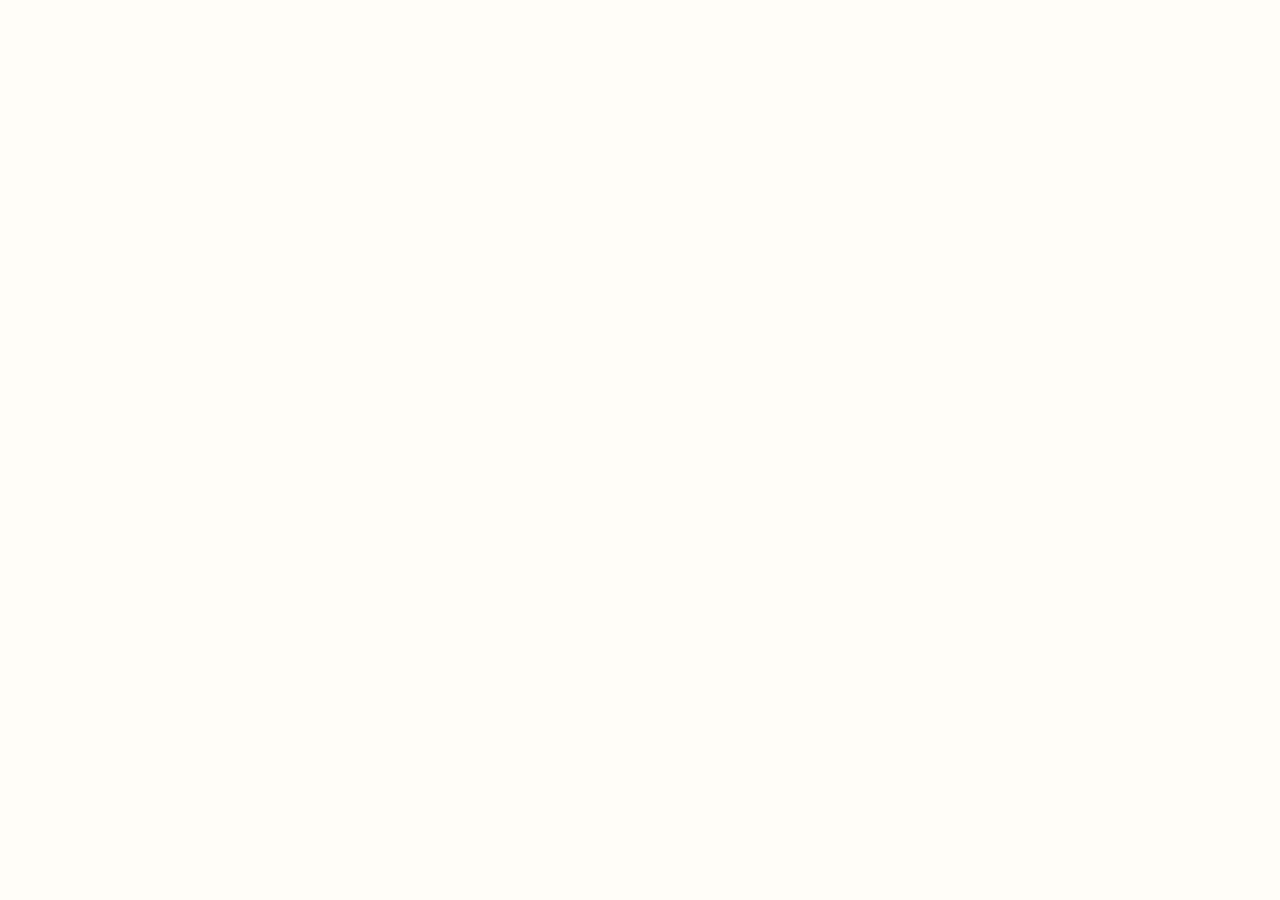
==== index.html @ a506e7c0 "index.html" ====
<!DOCTYPE html>
<html lang="fa" dir="rtl">
<head>
  <meta charset="UTF-8">
  <meta name="viewport" content="width=device-width, initial-scale=1.0">
  <meta name="theme-color" content="#173d32">
  <title>رسانه بسیج دانشجویی دانشگاه فرهنگیان گیلان</title>
  <link rel="stylesheet" href="assets/style.css">
</head>
<body>

  <!-- محتوای صفحه اینجا قرار می‌گیرد -->

  <script src="assets/script.js"></script>
</body>
</html>
---- assets/style.css ----
/* =========================================
   رسانه بسیج دانشجویی دانشگاه فرهنگیان گیلان
   Main Design System
========================================= */

@import url('https://fonts.googleapis.com/css2?family=Vazirmatn:wght@300;400;500;600;700;800;900&display=swap');

:root {
  --green: #173d32;
  --green-dark: #0c241e;
  --green-light: #285647;
  --cream: #f4f0e7;
  --paper: #fffdf8;
  --gold: #b89a60;
  --gold-light: #d7c394;
  --text: #1d2823;
  --muted: #788079;
  --border: #e4e0d6;
  --white: #ffffff;
  --radius: 5px;
  --container: 1200px;
  --transition: 0.3s ease;
}

* {
  margin: 0;
  padding: 0;
  box-sizing: border-box;
}

html {
  scroll-behavior: smooth;
  scroll-padding-top: 100px;
}

body {
  font-family: "Vazirmatn", Tahoma, sans-serif;
  background: var(--paper);
  color: var(--text);
  line-height: 1.9;
  direction: rtl;
  overflow-x: hidden;
}

body,
button,
input,
textarea {
  font-family: "Vazirmatn", Tahoma, sans-serif;
}

img {
  display: block;
  width: 100%;
  max-width: 100%;
  object-fit: cover;
}

a {
  color: inherit;
  text-decoration: none;
}

button {
  cursor: pointer;
}

button,
input,
textarea {
  font-size: inherit;
}

ul {
  list-style: none;
}

.container {
  width: min(var(--container), calc(100% - 48px));
  margin-inline: auto;
}

.section {
  padding: 90px 0;
}

.section-heading {
  display: flex;
  justify-content: space-between;
  align-items: end;
  gap: 24px;
  margin-bottom: 36px;
}

.section-heading h2 {
  font-size: clamp(1.6rem, 3vw, 2.5rem);
  font-weight: 800;
  line-height: 1.5;
}

.section-heading p {
  color: var(--muted);
  max-width: 560px;
  font-size: 0.95rem;
}

.eyebrow {
  display: inline-flex;
  align-items: center;
  gap: 10px;
  margin-bottom: 12px;
  color: var(--gold);
  font-size: 0.78rem;
  font-weight: 800;
  letter-spacing: 0.04em;
}

.eyebrow::before {
  content: "";
  width: 28px;
  height: 2px;
  background: currentColor;
}

.text-link {
  display: inline-flex;
  align-items: center;
  gap: 9px;
  color: var(--green);
  font-size: 0.9rem;
  font-weight: 700;
  transition: var(--transition);
}

.text-link::after {
  content: "←";
  transition: transform var(--transition);
}

.text-link:hover {
  color: var(--gold);
}

.text-link:hover::after {
  transform: translateX(-5px);
}

/* =========================================
   Header
========================================= */

.site-header {
  position: sticky;
  top: 0;
  z-index: 1000;
  width: 100%;
  background: rgba(255, 253, 248, 0.96);
  border-bottom: 1px solid rgba(20, 50, 40, 0.1);
  backdrop-filter: blur(14px);
}

.header-inner {
  min-height: 86px;
  display: flex;
  align-items: center;
  justify-content: space-between;
  gap: 30px;
}

.brand {
  display: inline-flex;
  align-items: center;
  gap: 13px;
  flex-shrink: 0;
}

.brand-mark {
  width: 47px;
  height: 47px;
  display: grid;
  place-items: center;
  background: var(--green);
  color: var(--gold-light);
  font-size: 1.2rem;
  font-weight: 900;
  border: 1px solid var(--gold);
}

.brand-text {
  display: flex;
  flex-direction: column;
  line-height: 1.7;
}

.brand-text strong {
  font-size: 0.95rem;
  font-weight: 800;
  color: var(--green-dark);
}

.brand-text small {
  font-size: 0.72rem;
  color: var(--muted);
}

.main-nav {
  display: flex;
  align-items: center;
  gap: 25px;
}

.main-nav a {
  position: relative;
  padding: 8px 0;
  color: #48534c;
  font-size: 0.86rem;
  font-weight: 600;
  white-space: nowrap;
  transition: color var(--transition);
}

.main-nav a::after {
  content: "";
  position: absolute;
  right: 0;
  bottom: 0;
  width: 0;
  height: 2px;
  background: var(--gold);
  transition: width var(--transition);
}

.main-nav a:hover,
.main-nav a.active {
  color: var(--green);
}

.main-nav a:hover::after,
.main-nav a.active::after {
  width: 100%;
}

.header-action {
  display: inline-flex;
  align-items: center;
  justify-content: center;
  min-height: 42px;
  padding: 0 18px;
  background: var(--green);
  color: var(--white);
  font-size: 0.82rem;
  font-weight: 700;
  transition: var(--transition);
}

.header-action:hover {
  background: var(--gold);
  color: var(--green-dark);
}

.menu-toggle {
  display: none;
  width: 44px;
  height: 44px;
  border: 1px solid var(--border);
  background: transparent;
  color: var(--green);
  font-size: 1.5rem;
}

/* =========================================
   Hero
========================================= */

.hero {
  position: relative;
  min-height: 620px;
  display: flex;
  align-items: center;
  overflow: hidden;
  isolation: isolate;
  background: var(--green-dark);
  color: var(--white);
}

.hero::before {
  content: "";
  position: absolute;
  inset: 0;
  z-index: -2;
  background:
    linear-gradient(
      270deg,
      rgba(8, 27, 21, 0.96) 0%,
      rgba(8, 27, 21, 0.82) 43%,
      rgba(8, 27, 21, 0.25) 100%
    ),
    url("images/hero.jpg") center/cover no-repeat;
}

.hero::after {
  content: "";
  position: absolute;
  inset: 0;
  z-index: -1;
  opacity: 0.16;
  background-image:
    linear-gradient(135deg, transparent 49.5%, var(--gold) 50%, transparent 50.5%);
  background-size: 80px 80px;
  pointer-events: none;
}

.hero-content {
  width: min(760px, 100%);
  padding: 95px 0;
}

.hero .eyebrow {
  color: var(--gold-light);
}

.hero h1 {
  max-width: 760px;
  margin-bottom: 25px;
  font-size: clamp(2.3rem, 5.5vw, 4.8rem);
  font-weight: 900;
  line-height: 1.45;
}

.hero h1 span {
  color: var(--gold-light);
}

.hero p {
  max-width: 600px;
  margin-bottom: 34px;
  color: rgba(255, 255, 255, 0.78);
  font-size: 1rem;
  line-height: 2.2;
}

.hero-actions {
  display: flex;
  flex-wrap: wrap;
  align-items: center;
  gap: 14px;
}

.hero-caption {
  margin-top: 65px;
  display: flex;
  align-items: center;
  gap: 15px;
  color: rgba(255, 255, 255, 0.65);
  font-size: 0.78rem;
}

.hero-caption::before {
  content: "";
  width: 45px;
  height: 1px;
  background: var(--gold);
}

/* =========================================
   Buttons
========================================= */

.button {
  display: inline-flex;
  align-items: center;
  justify-content: center;
  gap: 10px;
  min-height: 48px;
  padding: 10px 23px;
  border: 1px solid transparent;
  font-size: 0.87rem;
  font-weight: 700;
  transition:
    background var(--transition),
    color var(--transition),
    border-color var(--transition),
    transform var(--transition);
}

.button:hover {
  transform: translateY(-2px);
}

.button-primary {
  background: var(--gold);
  color: var(--green-dark);
}

.button-primary:hover {
  background: var(--gold-light);
}

.button-outline {
  border-color: rgba(255, 255, 255, 0.4);
  color: var(--white);
  background: transparent;
}

.button-outline:hover {
  border-color: var(--gold-light);
  color: var(--gold-light);
}

.button-green {
  background: var(--green);
  color: var(--white);
}

.button-green:hover {
  background: var(--green-light);
}

.button-light {
  border-color: var(--border);
  color: var(--green);
  background: var(--paper);
}

.button-light:hover {
  border-color: var(--green);
}

/* =========================================
   News Ticker
========================================= */

.ticker {
  display: flex;
  align-items: stretch;
  min-height: 58px;
  background: var(--cream);
  border-bottom: 1px solid var(--border);
}

.ticker-label {
  display: flex;
  align-items: center;
  justify-content: center;
  padding: 0 25px;
  flex-shrink: 0;
  background: var(--green);
  color: var(--gold-light);
  font-size: 0.8rem;
  font-weight: 800;
}

.ticker-content {
  display: flex;
  align-items: center;
  gap: 20px;
  padding: 12px 25px;
  overflow: hidden;
  font-size: 0.85rem;
}

.ticker-content a {
  white-space: nowrap;
  transition: color var(--transition);
}

.ticker-content a:hover {
  color: var(--gold);
}

/* =========================================
   News Cards
========================================= */

.news-grid {
  display: grid;
  grid-template-columns: repeat(3, minmax(0, 1fr));
  gap: 26px;
}

.news-card {
  min-width: 0;
  background: var(--white);
  border: 1px solid var(--border);
  overflow: hidden;
  transition:
    transform var(--transition),
    box-shadow var(--transition);
}

.news-card:hover {
  transform: translateY(-6px);
  box-shadow: 0 16px 35px rgba(20, 50, 40, 0.09);
}

.news-image {
  position: relative;
  height: 245px;
  overflow: hidden;
  background: var(--cream);
}

.news-image img {
  height: 100%;
  transition: transform 0.65s ease;
}

.news-card:hover .news-image img {
  transform: scale(1.045);
}

.card-tag {
  display: inline-flex;
  align-items: center;
  width: fit-content;
  padding: 5px 12px;
  background: var(--green);
  color: var(--white);
  font-size: 0.72rem;
  font-weight: 700;
}

.news-image .card-tag {
  position: absolute;
  right: 15px;
  bottom: 15px;
}

.news-content {
  padding: 23px;
}

.news-date {
  display: block;
  margin-bottom: 10px;
  color: var(--muted);
  font-size: 0.75rem;
}

.news-content h3 {
  margin-bottom: 13px;
  color: var(--green-dark);
  font-size: 1.12rem;
  font-weight: 800;
  line-height: 1.8;
}

.news-content p {
  margin-bottom: 20px;
  color: var(--muted);
  font-size: 0.87rem;
  line-height: 2;
}

/* =========================================
   Page Hero
========================================= */

.page-hero {
  position: relative;
  padding: 75px 0;
  overflow: hidden;
  background: var(--green);
  color: var(--white);
}

.page-hero::after {
  content: "";
  position: absolute;
  top: -120px;
  left: -80px;
  width: 360px;
  height: 360px;
  border: 1px solid rgba(215, 195, 148, 0.24);
  border-radius: 50%;
  box-shadow:
    0 0 0 35px rgba(215, 195, 148, 0.04),
    0 0 0 70px rgba(215, 195, 148, 0.04);
}

.page-hero .container {
  position: relative;
  z-index: 1;
}

.page-hero .eyebrow {
  color: var(--gold-light);
}

.page-hero h1 {
  margin-bottom: 15px;
  font-size: clamp(2rem, 4vw, 3.4rem);
  font-weight: 900;
}

.page-hero p {
  max-width: 700px;
  color: rgba(255, 255, 255, 0.75);
  font-size: 0.95rem;
  line-height: 2.2;
}

/* =========================================
   Breadcrumbs
========================================= */

.breadcrumbs {
  display: flex;
  flex-wrap: wrap;
  align-items: center;
  gap: 10px;
  padding: 20px 0;
  color: var(--muted);
  font-size: 0.78rem;
}

.breadcrumbs a:hover {
  color: var(--green);
}

.breadcrumbs span {
  color: var(--gold);
}

/* =========================================
   Filters
========================================= */

.filter-bar {
  display: flex;
  flex-wrap: wrap;
  gap: 10px;
  margin-bottom: 35px;
}

.filter-btn {
  padding: 9px 18px;
  border: 1px solid var(--border);
  background: transparent;
  color: var(--muted);
  font-size: 0.82rem;
  transition: var(--transition);
}

.filter-btn:hover,
.filter-btn.active {
  border-color: var(--green);
  background: var(--green);
  color: var(--white);
}

.filter-item-hidden {
  display: none !important;
}

/* =========================================
   Article
========================================= */

.article-container {
  width: min(850px, calc(100% - 48px));
  margin-inline: auto;
  padding: 25px 0 90px;
}

.article-detail {
  background: var(--white);
}

.article-cover {
  width: 100%;
  max-height: 530px;
  aspect-ratio: 16 / 9;
  background: var(--cream);
}

.article-cover img {
  width: 100%;
  height: 100%;
}

.article-body {
  padding: 35px 0;
}

.article-category {
  margin-bottom: 14px;
}

.article-body h1 {
  margin-bottom: 20px;
  color: var(--green-dark);
  font-size: clamp(1.7rem, 4vw, 2.7rem);
  line-height: 1.7;
  font-weight: 900;
}

.article-meta {
  display: flex;
  flex-wrap: wrap;
  gap: 20px;
  padding-bottom: 25px;
  border-bottom: 1px solid var(--border);
  color: var(--muted);
  font-size: 0.8rem;
}

.article-text {
  padding-top: 25px;
  color: #3c463f;
  font-size: 1rem;
  line-height: 2.5;
  overflow-wrap: anywhere;
}

.article-text p {
  margin-bottom: 22px;
}

.article-text h2,
.article-text h3 {
  margin: 35px 0 15px;
  color: var(--green);
  line-height: 1.8;
}

.article-text img {
  margin: 25px 0;
  height: auto;
}

.article-share {
  display: flex;
  align-items: center;
  flex-wrap: wrap;
  gap: 12px;
  margin-top: 35px;
  padding-top: 25px;
  border-top: 1px solid var(--border);
}

.article-share span {
  color: var(--muted);
  font-size: 0.85rem;
}

/* =========================================
   Events
========================================= */

.events-grid {
  display: grid;
  grid-template-columns: repeat(3, minmax(0, 1fr));
  gap: 25px;
}

.event-card {
  border: 1px solid var(--border);
  background: var(--white);
  overflow: hidden;
  transition: transform var(--transition);
}

.event-card:hover {
  transform: translateY(-5px);
}

.event-image {
  position: relative;
  height: 230px;
  background: var(--cream);
}

.event-image img {
  height: 100%;
}

.event-number {
  position: absolute;
  right: 15px;
  bottom: 15px;
  display: grid;
  place-items: center;
  min-width: 48px;
  min-height: 48px;
  padding: 5px;
  background: var(--gold);
  color: var(--green-dark);
  font-weight: 900;
}

.event-content {
  padding: 23px;
}

.event-content h3 {
  margin: 12px 0;
  color: var(--green);
  font-size: 1.12rem;
  line-height: 1.9;
}

.event-content p {
  margin-bottom: 18px;
  color: var(--muted);
  font-size: 0.86rem;
}

.event-meta {
  margin-bottom: 15px;
  color: var(--muted);
  font-size: 0.78rem;
}

.event-detail {
  padding-bottom: 80px;
}

.event-detail-cover {
  height: min(520px, 60vw);
  min-height: 240px;
  background: var(--cream);
}

.event-detail-cover img {
  height: 100%;
}

.event-detail-content {
  width: min(850px, calc(100% - 48px));
  margin: 0 auto;
  padding-top: 35px;
}

.event-detail-content h1 {
  margin: 12px 0 20px;
  color: var(--green);
  font-size: clamp(1.8rem, 4vw, 2.8rem);
  line-height: 1.7;
}

.event-detail-content p {
  margin: 20px 0;
  color: #4c554e;
  line-height: 2.4;
}

/* =========================================
   Gallery
========================================= */

.gallery-grid {
  display: grid;
  grid-template-columns: repeat(3, minmax(0, 1fr));
  gap: 14px;
  margin-top: 30px;
}

.gallery-grid img {
  aspect-ratio: 4 / 3;
  height: 100%;
  background: var(--cream);
  transition: transform var(--transition);
}

.gallery-grid a {
  overflow: hidden;
}

.gallery-grid a:hover img {
  transform: scale(1.04);
}

/* =========================================
   Media
========================================= */

.media-grid {
  display: grid;
  grid-template-columns: repeat(3, minmax(0, 1fr));
  gap: 22px;
}

.media-card {
  position: relative;
  min-height: 260px;
  aspect-ratio: 4 / 3;
  overflow: hidden;
  background: var(--green-dark);
  color: var(--white);
}

.media-card img {
  position: absolute;
  inset: 0;
  height: 100%;
  transition: transform 0.6s ease;
}

.media-card:hover img {
  transform: scale(1.06);
}

.media-card::after {
  content: "";
  position: absolute;
  inset: 0;
  background: linear-gradient(
    0deg,
    rgba(7, 24, 18, 0.92),
    rgba(7, 24, 18, 0.02) 85%
  );
}

.media-overlay {
  position: absolute;
  right: 20px;
  bottom: 20px;
  left: 20px;
  z-index: 1;
}

.media-overlay h3 {
  font-size: 1.1rem;
  line-height: 1.8;
}

.media-overlay p {
  margin-top: 5px;
  color: rgba(255, 255, 255, 0.7);
  font-size: 0.8rem;
}

.play-icon {
  position: absolute;
  top: 20px;
  left: 20px;
  z-index: 2;
  width: 45px;
  height: 45px;
  display: grid;
  place-items: center;
  border: 1px solid rgba(255, 255, 255, 0.7);
  border-radius: 50%;
  background: rgba(15, 40, 30, 0.35);
  color: var(--white);
}

/* =========================================
   Publications
========================================= */

.publication-grid {
  display: grid;
  grid-template-columns: repeat(4, minmax(0, 1fr));
  gap: 24px;
}

.publication-card {
  min-width: 0;
}

.publication-cover {
  position: relative;
  display: flex;
  flex-direction: column;
  justify-content: space-between;
  min-height: 340px;
  padding: 25px;
  overflow: hidden;
  background: var(--green);
  color: var(--white);
  box-shadow: 0 12px 25px rgba(15, 45, 34, 0.12);
  transition: transform var(--transition);
}

.publication-card:hover .publication-cover {
  transform: translateY(-6px);
}

.publication-cover::after {
  content: "";
  position: absolute;
  top: 25%;
  left: -40%;
  width: 150%;
  height: 1px;
  background: rgba(215, 195, 148, 0.5);
  transform: rotate(-45deg);
}

.cover-green {
  background: #173d32;
  color: var(--white);
}

.cover-cream {
  background: #eae1cd;
  color: var(--green-dark);
}

.cover-dark {
  background: #202823;
  color: var(--white);
}

.cover-kicker,
.cover-title,
.cover-line,
.cover-edition {
  position: relative;
  z-index: 1;
}

.cover-kicker {
  font-size: 0.72rem;
  font-weight: 700;
}

.cover-title {
  font-size: 1.8rem;
  font-weight: 900;
  line-height: 1.7;
}

.cover-line {
  width: 50px;
  height: 3px;
  background: var(--gold);
}

.cover-edition {
  font-size: 0.75rem;
}

.publication-info {
  padding: 18px 0;
}

.publication-info h3 {
  margin-bottom: 8px;
  color: var(--green);
  font-size: 1rem;
}

.publication-info p {
  margin-bottom: 12px;
  color: var(--muted);
  font-size: 0.8rem;
}

.status-label {
  display: inline-block;
  padding: 4px 10px;
  background: var(--cream);
  color: var(--green);
  font-size: 0.72rem;
  font-weight: 700;
}

/* =========================================
   About
========================================= */

.about-layout {
  display: grid;
  grid-template-columns: 0.9fr 1.1fr;
  align-items: center;
  gap: 65px;
}

.about-visual {
  position: relative;
  display: grid;
  place-items: center;
  min-height: 430px;
  padding: 35px;
  background: var(--green);
  color: var(--gold-light);
  overflow: hidden;
}

.about-visual::before,
.about-visual::after {
  content: "";
  position: absolute;
  width: 280px;
  height: 280px;
  border: 1px solid rgba(215, 195, 148, 0.3);
  border-radius: 50%;
}

.about-visual::after {
  width: 390px;
  height: 390px;
}

.about-monogram {
  position: relative;
  z-index: 1;
  font-size: clamp(4rem, 8vw, 7rem);
  font-weight: 900;
  line-height: 1.2;
}

.about-copy h2 {
  margin-bottom: 20px;
  color: var(--green);
  font-size: clamp(1.8rem, 3vw, 2.8rem);
  line-height: 1.7;
}

.about-copy p {
  margin-bottom: 18px;
  color: #59625b;
  font-size: 0.95rem;
  line-height: 2.4;
}

.principles-grid {
  display: grid;
  grid-template-columns: repeat(3, minmax(0, 1fr));
  gap: 22px;
  margin-top: 40px;
}

.principle-card {
  padding: 28px;
  border: 1px solid rgba(255, 255, 255, 0.13);
  background: rgba(255, 255, 255, 0.035);
}

.principle-number {
  display: block;
  margin-bottom: 18px;
  color: var(--gold-light);
  font-size: 1.7rem;
  font-weight: 900;
}

.principle-card h3 {
  margin-bottom: 10px;
  color: var(--white);
}

.principle-card p {
  color: rgba(255, 255, 255, 0.7);
  font-size: 0.86rem;
  line-height: 2.1;
}

.dark-section {
  background: var(--green-dark);
  color: var(--white);
}

.dark-section .section-heading h2 {
  color: var(--white);
}

.dark-section .section-heading p {
  color: rgba(255, 255, 255, 0.65);
}

/* =========================================
   Featured / Quote
========================================= */

.featured-section {
  background: var(--cream);
}

.featured-layout {
  display: grid;
  grid-template-columns: 1.1fr 0.9fr;
  gap: 40px;
  align-items: center;
}

.featured-image {
  min-height: 400px;
  background: var(--green);
  overflow: hidden;
}

.featured-image img {
  height: 100%;
  min-height: 400px;
}

.featured-copy h2 {
  margin-bottom: 20px;
  color: var(--green);
  font-size: clamp(1.8rem, 3vw, 3rem);
  line-height: 1.7;
}

.featured-copy p {
  margin-bottom: 25px;
  color: #626b63;
  line-height: 2.3;
}

.quote-band {
  position: relative;
  padding: 75px 0;
  background: var(--green);
  color: var(--white);
  overflow: hidden;
}

.quote-band blockquote {
  max-width: 900px;
  margin: 0 auto;
  text-align: center;
  font-size: clamp(1.4rem, 3vw, 2.5rem);
  font-weight: 700;
  line-height: 2;
}

.quote-band cite {
  display: block;
  margin-top: 20px;
  color: var(--gold-light);
  font-size: 0.9rem;
  font-style: normal;
}

/* =========================================
   Footer
========================================= */

.site-footer {
  padding: 65px 0 0;
  background: #0b201a;
  color: var(--white);
}

.footer-grid {
  display: grid;
  grid-template-columns: 1.4fr 0.8fr 0.8fr;
  gap: 60px;
  padding-bottom: 45px;
}

.footer-brand {
  margin-bottom: 20px;
}

.footer-description {
  max-width: 440px;
  color: rgba(255, 255, 255, 0.65);
  font-size: 0.86rem;
  line-height: 2.3;
}

.footer-column h3 {
  margin-bottom: 20px;
  color: var(--gold-light);
  font-size: 1rem;
}

.footer-column ul {
  display: grid;
  gap: 12px;
}

.footer-column a {
  color: rgba(255, 255, 255, 0.7);
  font-size: 0.85rem;
  transition: color var(--transition);
}

.footer-column a:hover {
  color: var(--gold-light);
}

.footer-bottom {
  display: flex;
  justify-content: space-between;
  gap: 20px;
  padding: 22px 0;
  border-top: 1px solid rgba(255, 255, 255, 0.12);
  color: rgba(255, 255, 255, 0.5);
  font-size: 0.75rem;
}

/* =========================================
   Utility Classes
========================================= */

.empty-state {
  padding: 50px 20px;
  text-align: center;
  color: var(--muted);
  border: 1px dashed var(--border);
}

.empty-state h3 {
  margin-bottom: 10px;
  color: var(--green);
}

.loading-state {
  padding: 35px;
  text-align: center;
  color: var(--muted);
}

.hidden {
  display: none !important;
}

.text-center {
  text-align: center;
}

.mt-30 {
  margin-top: 30px;
}

.mb-30 {
  margin-bottom: 30px;
}

/* =========================================
   Responsive: Tablet
========================================= */

@media (max-width: 1050px) {
  .main-nav {
    gap: 16px;
  }

  .main-nav a {
    font-size: 0.79rem;
  }

  .header-action {
    display: none;
  }

  .news-grid,
  .events-grid,
  .media-grid {
    grid-template-columns: repeat(2, minmax(0, 1fr));
  }

  .publication-grid {
    grid-template-columns: repeat(2, minmax(0, 1fr));
  }

  .about-layout {
    gap: 35px;
  }

  .publication-cover {
    min-height: 310px;
  }
}

/* =========================================
   Responsive: Mobile
========================================= */

@media (max-width: 760px) {
  .container {
    width: calc(100% - 32px);
  }

  .section {
    padding: 60px 0;
  }

  .header-inner {
    min-height: 72px;
    gap: 12px;
  }

  .brand {
    gap: 9px;
  }

  .brand-mark {
    width: 40px;
    height: 40px;
    font-size: 1rem;
  }

  .brand-text strong {
    font-size: 0.77rem;
  }

  .brand-text small {
    font-size: 0.65rem;
  }

  .menu-toggle {
    display: grid;
    place-items: center;
    flex-shrink: 0;
  }

  .main-nav {
    position: absolute;
    top: 100%;
    right: 0;
    left: 0;
    display: none;
    align-items: stretch;
    gap: 0;
    padding: 12px 20px 20px;
    background: var(--paper);
    border-bottom: 1px solid var(--border);
    box-shadow: 0 15px 25px rgba(10, 30, 20, 0.08);
  }

  .main-nav.open {
    display: flex;
    flex-direction: column;
  }

  .main-nav a {
    padding: 12px 0;
    border-bottom: 1px solid var(--border);
    font-size: 0.9rem;
  }

  .main-nav a::after {
    display: none;
  }

  .hero {
    min-height: 560px;
  }

  .hero::before {
    background:
      linear-gradient(
        270deg,
        rgba(8, 27, 21, 0.94),
        rgba(8, 27, 21, 0.7)
      ),
      url("images/hero.jpg") center/cover no-repeat;
  }

  .hero-content {
    padding: 70px 0;
  }

  .hero h1 {
    font-size: clamp(2.1rem, 10vw, 3.4rem);
  }

  .hero p {
    font-size: 0.9rem;
  }

  .hero-caption {
    margin-top: 40px;
  }

  .section-heading {
    align-items: flex-start;
    flex-direction: column;
    gap: 14px;
    margin-bottom: 25px;
  }

  .news-grid,
  .events-grid,
  .media-grid,
  .publication-grid,
  .principles-grid {
    grid-template-columns: 1fr;
  }

  .news-image {
    height: 240px;
  }

  .event-image {
    height: 220px;
  }

  .media-card {
    min-height: 240px;
  }

  .publication-grid {
    grid-template-columns: repeat(2, minmax(0, 1fr));
    gap: 15px;
  }

  .publication-cover {
    min-height: 260px;
    padding: 16px;
  }

  .cover-title {
    font-size: 1.35rem;
  }

  .page-hero {
    padding: 55px 0;
  }

  .page-hero h1 {
    font-size: 2rem;
  }

  .featured-layout,
  .about-layout {
    grid-template-columns: 1fr;
    gap: 30px;
  }

  .featured-image,
  .featured-image img {
    min-height: 260px;
  }

  .about-visual {
    min-height: 300px;
  }

  .principles-grid {
    gap: 14px;
  }

  .gallery-grid {
    grid-template-columns: repeat(2, minmax(0, 1fr));
    gap: 10px;
  }

  .article-container {
    width: calc(100% - 32px);
  }

  .article-body {
    padding-top: 25px;
  }

  .article-text {
    font-size: 0.93rem;
    line-height: 2.35;
  }

  .ticker-label {
    padding: 0 12px;
    font-size: 0.72rem;
  }

  .ticker-content {
    padding: 12px;
    font-size: 0.76rem;
  }

  .footer-grid {
    grid-template-columns: 1fr;
    gap: 35px;
  }

  .footer-bottom {
    flex-direction: column;
    gap: 8px;
  }
}

/* =========================================
   Small Mobile
========================================= */

@media (max-width: 380px) {
  .brand-text strong {
    max-width: 200px;
    font-size: 0.7rem;
  }

  .brand-text small {
    font-size: 0.6rem;
  }

  .publication-cover {
    min-height: 230px;
    padding: 12px;
  }

  .cover-title {
    font-size: 1.15rem;
  }

  .button {
    padding-inline: 15px;
    font-size: 0.8rem;
  }
}

/* =========================================
   Reduced Motion
========================================= */

@media (prefers-reduced-motion: reduce) {
  *,
  *::before,
  *::after {
    scroll-behavior: auto !important;
    animation-duration: 0.01ms !important;
    transition-duration: 0.01ms !important;
  }
  }
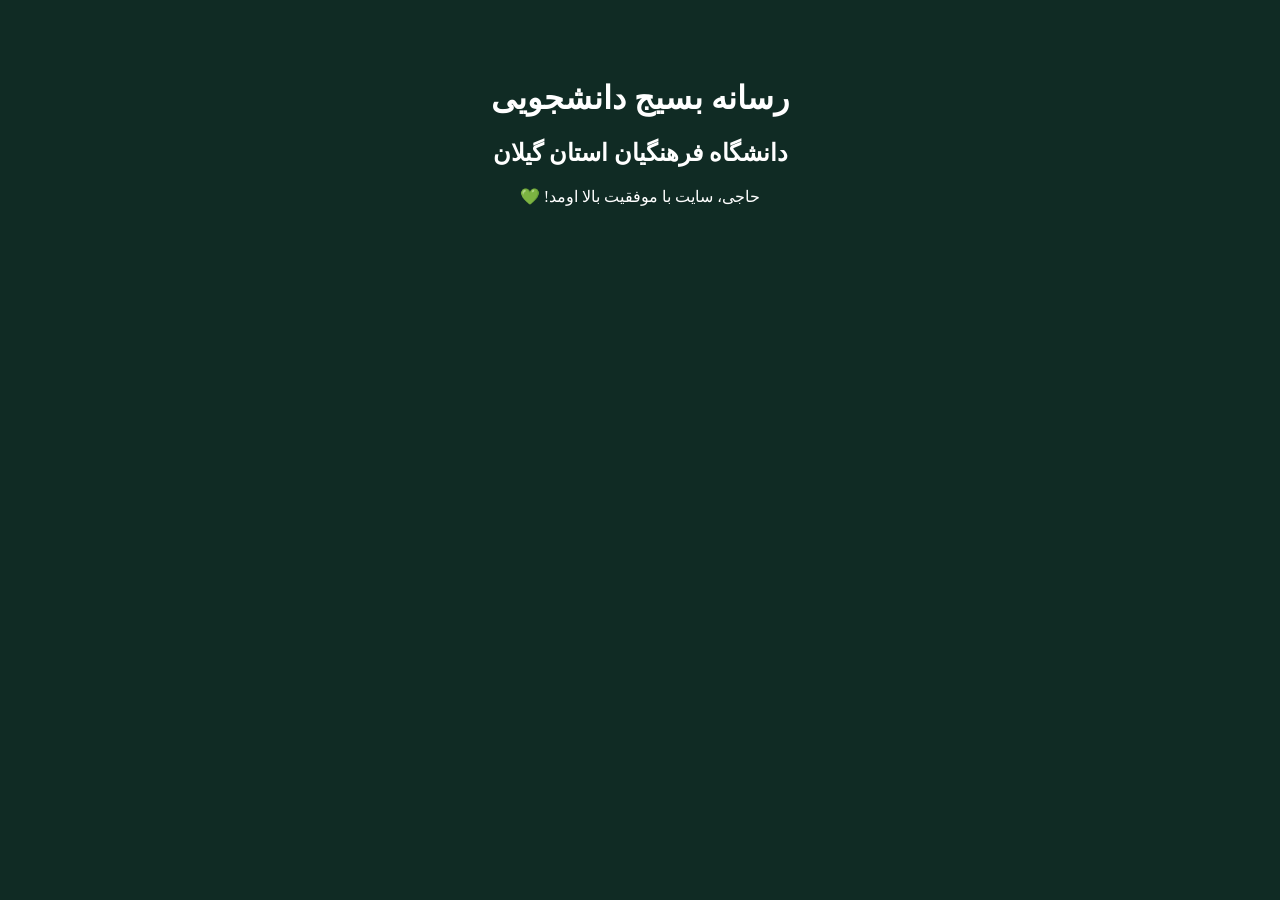
==== commit 42532f95: "index.html" ====
--- a/index.html
+++ b/index.html
@@ -1,16 +1,15 @@
 <!DOCTYPE html>
 <html lang="fa" dir="rtl">
 <head>
-  <meta charset="UTF-8">
-  <meta name="viewport" content="width=device-width, initial-scale=1.0">
-  <meta name="theme-color" content="#173d32">
-  <title>رسانه بسیج دانشجویی دانشگاه فرهنگیان گیلان</title>
-  <link rel="stylesheet" href="assets/style.css">
+    <meta charset="UTF-8">
+    <meta name="viewport" content="width=device-width, initial-scale=1.0">
+    <title>رسانه بسیج دانشجویی گیلان</title>
 </head>
-<body>
+<body style="background-color: #102b24; color: white; font-family: Tahoma; text-align: center; padding: 50px 10px;">
 
-  <!-- محتوای صفحه اینجا قرار می‌گیرد -->
+    <h1>رسانه بسیج دانشجویی</h1>
+    <h2>دانشگاه فرهنگیان استان گیلان</h2>
+    <p>حاجی، سایت با موفقیت بالا اومد! 💚</p>
 
-  <script src="assets/script.js"></script>
 </body>
 </html>
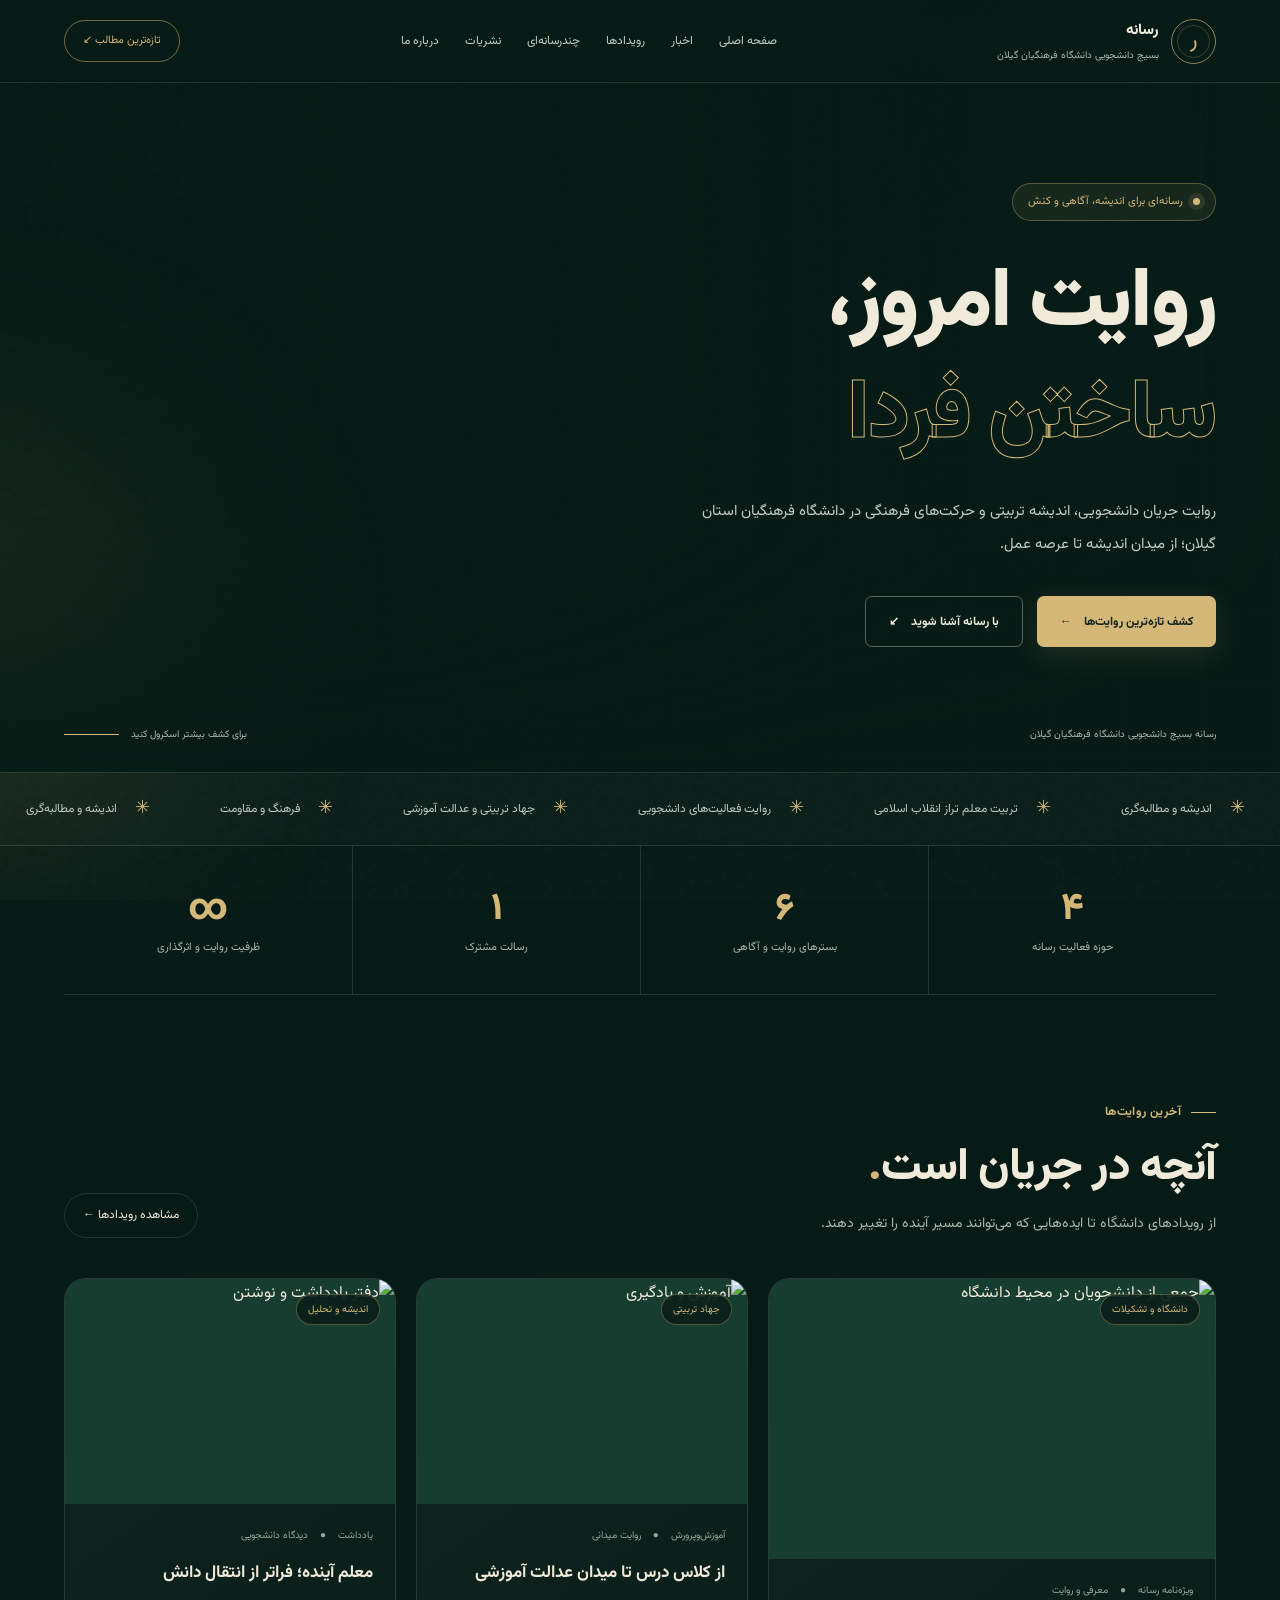
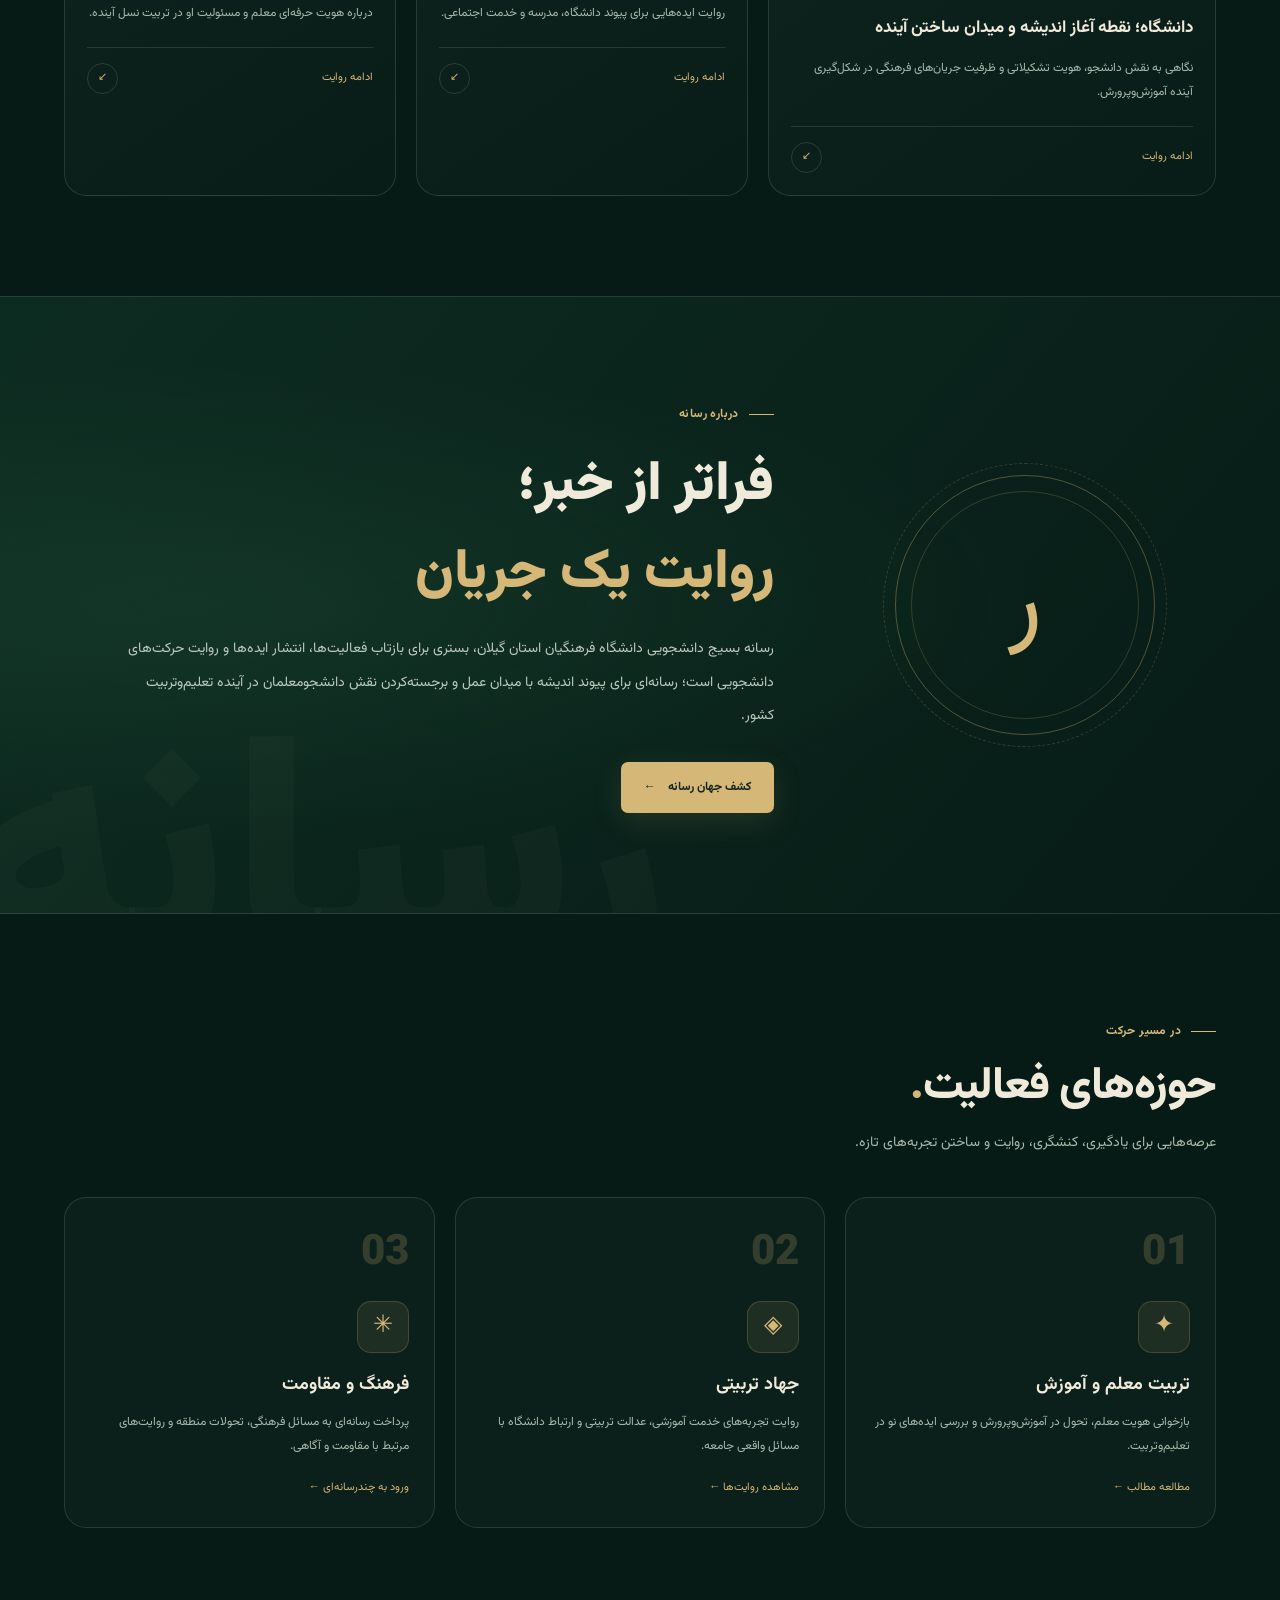
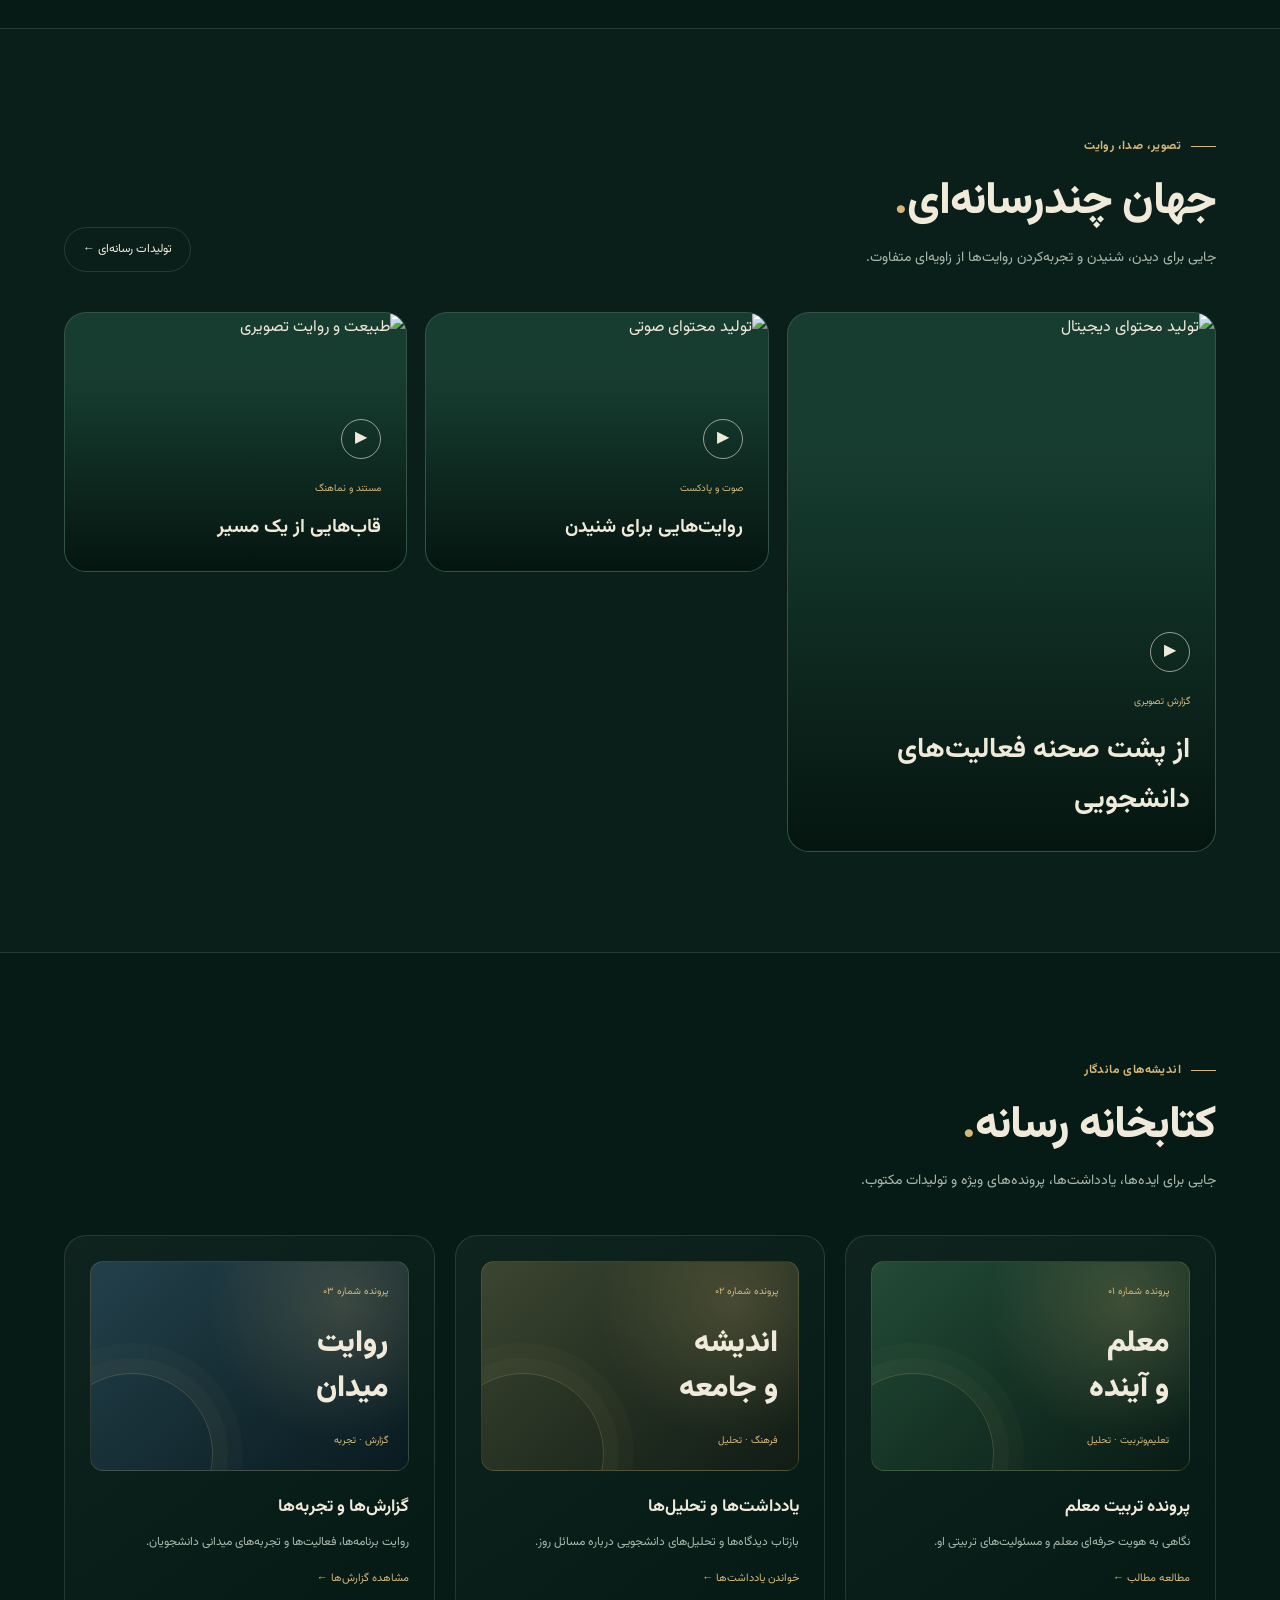
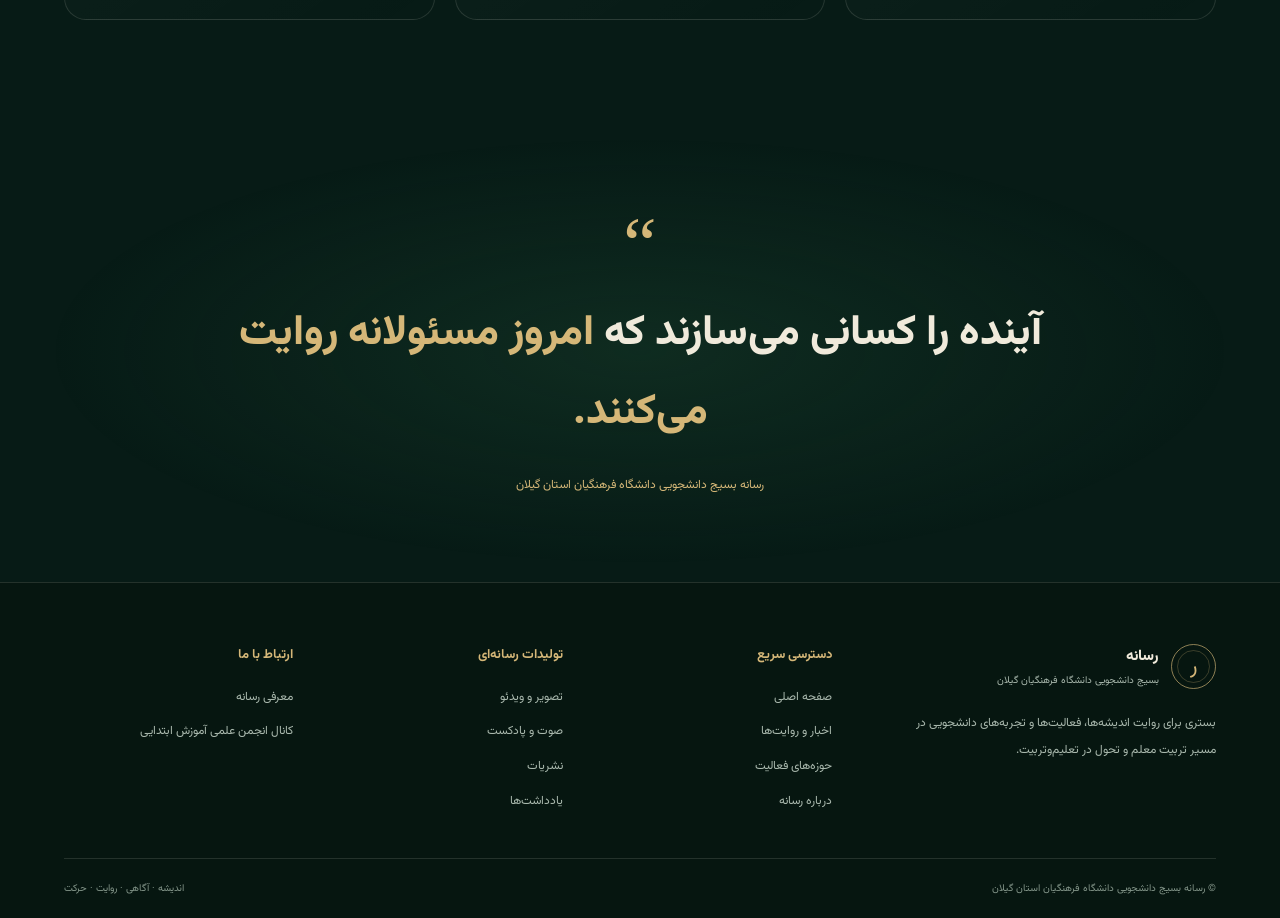
==== commit 63428530: "Update index.html" ====
--- a/index.html
+++ b/index.html
@@ -1,15 +1,1973 @@
 <!DOCTYPE html>
 <html lang="fa" dir="rtl">
 <head>
-    <meta charset="UTF-8">
-    <meta name="viewport" content="width=device-width, initial-scale=1.0">
-    <title>رسانه بسیج دانشجویی گیلان</title>
+<meta charset="UTF-8">
+<meta name="viewport" content="width=device-width, initial-scale=1.0">
+
+<meta name="theme-color" content="#071b16">
+<meta name="description" content="رسانه بسیج دانشجویی دانشگاه فرهنگیان استان گیلان">
+
+<title>رسانه | بسیج دانشجویی دانشگاه فرهنگیان گیلان</title>
+
+<link rel="preconnect" href="https://fonts.googleapis.com">
+<link rel="preconnect" href="https://fonts.gstatic.com" crossorigin>
+<link href="https://fonts.googleapis.com/css2?family=Vazirmatn:wght@300;400;500;600;700;800;900&display=swap" rel="stylesheet">
+
+<style>
+:root {
+    --bg: #071b16;
+    --bg2: #0c2820;
+    --green: #173d30;
+    --green-light: #245640;
+    --gold: #d5b778;
+    --cream: #f0eadb;
+    --muted: #a9b8ad;
+    --line: rgba(240,234,219,.13);
+    --radius: 22px;
+}
+
+* {
+    margin: 0;
+    padding: 0;
+    box-sizing: border-box;
+}
+
+html {
+    scroll-behavior: smooth;
+    scroll-padding-top: 100px;
+}
+
+body {
+    background: var(--bg);
+    color: var(--cream);
+    font-family: 'Vazirmatn', Tahoma, sans-serif;
+    line-height: 1.9;
+    overflow-x: hidden;
+}
+
+a {
+    color: inherit;
+    text-decoration: none;
+}
+
+button {
+    font: inherit;
+}
+
+img {
+    width: 100%;
+    display: block;
+    object-fit: cover;
+}
+
+::selection {
+    background: var(--gold);
+    color: var(--bg);
+}
+
+.container {
+    width: min(1200px, 90%);
+    margin-inline: auto;
+}
+
+.gold {
+    color: var(--gold);
+}
+
+.eyebrow {
+    display: inline-flex;
+    align-items: center;
+    gap: 10px;
+    color: var(--gold);
+    font-size: 12px;
+    font-weight: 700;
+    letter-spacing: .4px;
+}
+
+.eyebrow::before {
+    content: "";
+    width: 25px;
+    height: 1px;
+    background: var(--gold);
+}
+
+.section {
+    padding: 100px 0;
+    position: relative;
+}
+
+.section-head {
+    display: flex;
+    align-items: end;
+    justify-content: space-between;
+    gap: 25px;
+    margin-bottom: 40px;
+}
+
+.section-title {
+    font-size: clamp(28px, 4vw, 45px);
+    font-weight: 800;
+    line-height: 1.5;
+    margin-top: 10px;
+    letter-spacing: -1px;
+}
+
+.section-desc {
+    color: var(--muted);
+    font-size: 14px;
+    max-width: 420px;
+    margin-top: 8px;
+}
+
+.view-all {
+    display: inline-flex;
+    align-items: center;
+    gap: 10px;
+    border: 1px solid var(--line);
+    border-radius: 50px;
+    padding: 10px 18px;
+    font-size: 12px;
+    transition: .3s;
+    white-space: nowrap;
+}
+
+.view-all:hover {
+    background: var(--gold);
+    color: var(--bg);
+    border-color: var(--gold);
+    transform: translateY(-3px);
+}
+
+/* BACKGROUND EFFECTS */
+
+.ambient {
+    position: fixed;
+    inset: 0;
+    z-index: -2;
+    pointer-events: none;
+    overflow: hidden;
+}
+
+.ambient::before,
+.ambient::after {
+    content: "";
+    position: absolute;
+    width: 450px;
+    height: 450px;
+    border-radius: 50%;
+    filter: blur(120px);
+    opacity: .12;
+    animation: ambientMove 14s ease-in-out infinite alternate;
+}
+
+.ambient::before {
+    background: #2c9162;
+    top: 5%;
+    right: -200px;
+}
+
+.ambient::after {
+    background: #c6a15a;
+    left: -250px;
+    bottom: 5%;
+    animation-delay: -7s;
+}
+
+@keyframes ambientMove {
+    from { transform: translate(0,0) scale(1); }
+    to { transform: translate(60px,-40px) scale(1.3); }
+}
+
+.grain {
+    position: fixed;
+    inset: 0;
+    z-index: -1;
+    pointer-events: none;
+    opacity: .12;
+    background-image: url("data:image/svg+xml,%3Csvg viewBox='0 0 180 180' xmlns='http://www.w3.org/2000/svg'%3E%3Cfilter id='n'%3E%3CfeTurbulence type='fractalNoise' baseFrequency='.8' numOctaves='3' stitchTiles='stitch'/%3E%3C/filter%3E%3Crect width='100%25' height='100%25' filter='url(%23n)' opacity='.2'/%3E%3C/svg%3E");
+}
+
+/* HEADER */
+
+.header {
+    position: sticky;
+    top: 0;
+    z-index: 1000;
+    background: rgba(7,27,22,.82);
+    backdrop-filter: blur(22px);
+    border-bottom: 1px solid var(--line);
+}
+
+.navbar {
+    min-height: 82px;
+    display: flex;
+    justify-content: space-between;
+    align-items: center;
+    gap: 25px;
+}
+
+.brand {
+    display: flex;
+    align-items: center;
+    gap: 12px;
+    flex-shrink: 0;
+}
+
+.brand-mark {
+    width: 45px;
+    height: 45px;
+    border: 1px solid rgba(213,183,120,.65);
+    color: var(--gold);
+    border-radius: 50%;
+    display: grid;
+    place-items: center;
+    font-size: 22px;
+    position: relative;
+}
+
+.brand-mark::after {
+    content: "";
+    position: absolute;
+    inset: 5px;
+    border: 1px solid rgba(213,183,120,.25);
+    border-radius: 50%;
+}
+
+.brand-text strong {
+    display: block;
+    font-size: 15px;
+    font-weight: 800;
+}
+
+.brand-text span {
+    color: var(--muted);
+    display: block;
+    font-size: 10px;
+}
+
+.nav-links {
+    display: flex;
+    align-items: center;
+    gap: 26px;
+}
+
+.nav-links a {
+    color: #c4d0c7;
+    font-size: 12px;
+    transition: .3s;
+    position: relative;
+}
+
+.nav-links a::after {
+    content: "";
+    position: absolute;
+    right: 0;
+    bottom: -8px;
+    width: 0;
+    height: 1px;
+    background: var(--gold);
+    transition: .3s;
+}
+
+.nav-links a:hover {
+    color: var(--gold);
+}
+
+.nav-links a:hover::after {
+    width: 100%;
+}
+
+.nav-cta {
+    border: 1px solid rgba(213,183,120,.5);
+    color: var(--gold);
+    padding: 10px 18px;
+    border-radius: 50px;
+    font-size: 11px;
+    transition: .3s;
+}
+
+.nav-cta:hover {
+    background: var(--gold);
+    color: var(--bg);
+}
+
+.menu-toggle {
+    display: none;
+    width: 43px;
+    height: 43px;
+    background: transparent;
+    color: var(--cream);
+    border: 1px solid var(--line);
+    border-radius: 12px;
+    font-size: 22px;
+    cursor: pointer;
+}
+
+/* HERO */
+
+.hero {
+    min-height: 690px;
+    position: relative;
+    display: flex;
+    align-items: center;
+    overflow: hidden;
+    border-bottom: 1px solid var(--line);
+}
+
+.hero-image {
+    position: absolute;
+    inset: 0;
+    background:
+        linear-gradient(270deg, rgba(7,27,22,.98) 0%, rgba(7,27,22,.85) 35%, rgba(7,27,22,.25) 100%),
+        linear-gradient(0deg, var(--bg) 0%, transparent 35%),
+        url("https://images.unsplash.com/photo-1519608487953-e999c86e7455?auto=format&fit=crop&w=2000&q=85") center/cover;
+    transform: scale(1.05);
+    animation: heroZoom 18s ease-in-out infinite alternate;
+}
+
+@keyframes heroZoom {
+    from { transform: scale(1.03); }
+    to { transform: scale(1.13); }
+}
+
+.hero-grid {
+    position: absolute;
+    inset: 0;
+    opacity: .09;
+    background-image:
+        linear-gradient(rgba(255,255,255,.12) 1px, transparent 1px),
+        linear-gradient(90deg, rgba(255,255,255,.12) 1px, transparent 1px);
+    background-size: 75px 75px;
+    mask-image: linear-gradient(to left, black, transparent 80%);
+}
+
+.hero-content {
+    position: relative;
+    z-index: 2;
+    padding: 90px 0 115px;
+    max-width: 720px;
+}
+
+.hero-label {
+    display: inline-flex;
+    align-items: center;
+    gap: 10px;
+    border: 1px solid rgba(213,183,120,.35);
+    background: rgba(213,183,120,.08);
+    border-radius: 50px;
+    padding: 8px 15px;
+    color: var(--gold);
+    font-size: 11px;
+    margin-bottom: 28px;
+    animation: fadeUp .8s both;
+}
+
+.live-dot {
+    width: 7px;
+    height: 7px;
+    background: var(--gold);
+    border-radius: 50%;
+    box-shadow: 0 0 0 5px rgba(213,183,120,.12);
+    animation: pulse 2s infinite;
+}
+
+@keyframes pulse {
+    50% { box-shadow: 0 0 0 9px rgba(213,183,120,0); }
+}
+
+.hero h1 {
+    font-size: clamp(42px, 7vw, 83px);
+    line-height: 1.35;
+    font-weight: 900;
+    letter-spacing: -2px;
+    animation: fadeUp .9s .1s both;
+}
+
+.hero h1 .outline {
+    color: transparent;
+    -webkit-text-stroke: 1px var(--gold);
+}
+
+.hero-description {
+    color: #c0cdc4;
+    font-size: 15px;
+    max-width: 530px;
+    margin-top: 22px;
+    line-height: 2.2;
+    animation: fadeUp .9s .2s both;
+}
+
+.hero-actions {
+    display: flex;
+    align-items: center;
+    flex-wrap: wrap;
+    gap: 14px;
+    margin-top: 35px;
+    animation: fadeUp .9s .3s both;
+}
+
+.btn {
+    display: inline-flex;
+    justify-content: center;
+    align-items: center;
+    gap: 12px;
+    min-height: 51px;
+    padding: 12px 23px;
+    border-radius: 7px;
+    font-size: 12px;
+    font-weight: 700;
+    transition: .3s;
+}
+
+.btn-primary {
+    background: var(--gold);
+    color: #13251c;
+    box-shadow: 0 8px 30px rgba(213,183,120,.13);
+}
+
+.btn-primary:hover {
+    transform: translateY(-4px);
+    box-shadow: 0 12px 35px rgba(213,183,120,.27);
+}
+
+.btn-outline {
+    border: 1px solid rgba(240,234,219,.35);
+    color: var(--cream);
+}
+
+.btn-outline:hover {
+    background: rgba(255,255,255,.08);
+    border-color: var(--gold);
+}
+
+.hero-bottom {
+    position: absolute;
+    bottom: 28px;
+    right: 5%;
+    left: 5%;
+    display: flex;
+    justify-content: space-between;
+    align-items: center;
+    color: #aab7ae;
+    font-size: 10px;
+    z-index: 3;
+}
+
+.hero-scroll {
+    display: flex;
+    align-items: center;
+    gap: 12px;
+}
+
+.scroll-line {
+    height: 1px;
+    width: 55px;
+    background: var(--gold);
+}
+
+/* TICKER */
+
+.ticker {
+    overflow: hidden;
+    border-bottom: 1px solid var(--line);
+    background: rgba(255,255,255,.018);
+}
+
+.ticker-track {
+    display: flex;
+    width: max-content;
+    animation: ticker 32s linear infinite;
+}
+
+.ticker:hover .ticker-track {
+    animation-play-state: paused;
+}
+
+.ticker-item {
+    display: flex;
+    align-items: center;
+    gap: 18px;
+    padding: 19px 35px;
+    white-space: nowrap;
+    font-size: 12px;
+    color: #bdc9c0;
+}
+
+.ticker-item span {
+    color: var(--gold);
+    font-size: 18px;
+}
+
+@keyframes ticker {
+    to { transform: translateX(50%); }
+}
+
+/* STATS */
+
+.stats {
+    display: grid;
+    grid-template-columns: repeat(4, 1fr);
+    border-bottom: 1px solid var(--line);
+}
+
+.stat {
+    padding: 35px 20px;
+    text-align: center;
+    border-left: 1px solid var(--line);
+    transition: .3s;
+}
+
+.stat:last-child {
+    border-left: 0;
+}
+
+.stat:hover {
+    background: rgba(255,255,255,.025);
+}
+
+.stat-number {
+    color: var(--gold);
+    font-size: 38px;
+    font-weight: 800;
+    line-height: 1.5;
+}
+
+.stat-label {
+    font-size: 11px;
+    color: var(--muted);
+}
+
+/* NEWS */
+
+.news-grid {
+    display: grid;
+    grid-template-columns: 1.35fr 1fr 1fr;
+    gap: 20px;
+}
+
+.news-card {
+    border: 1px solid var(--line);
+    background: linear-gradient(145deg, rgba(255,255,255,.045), rgba(255,255,255,.012));
+    border-radius: var(--radius);
+    overflow: hidden;
+    transition: transform .4s, border-color .4s;
+}
+
+.news-card:hover {
+    transform: translateY(-8px);
+    border-color: rgba(213,183,120,.5);
+}
+
+.news-image {
+    height: 225px;
+    position: relative;
+    overflow: hidden;
+    background: var(--green);
+}
+
+.news-card.featured .news-image {
+    height: 280px;
+}
+
+.news-image img {
+    height: 100%;
+    transition: transform .7s cubic-bezier(.2,.8,.2,1);
+}
+
+.news-card:hover .news-image img {
+    transform: scale(1.08);
+}
+
+.news-tag {
+    position: absolute;
+    top: 15px;
+    right: 15px;
+    background: rgba(7,27,22,.8);
+    backdrop-filter: blur(10px);
+    border: 1px solid rgba(213,183,120,.35);
+    color: var(--gold);
+    padding: 5px 11px;
+    border-radius: 50px;
+    font-size: 10px;
+}
+
+.news-body {
+    padding: 22px;
+}
+
+.news-meta {
+    color: #8eaa98;
+    font-size: 10px;
+    display: flex;
+    gap: 12px;
+    margin-bottom: 12px;
+}
+
+.news-body h3 {
+    font-size: 17px;
+    line-height: 1.9;
+    font-weight: 700;
+    transition: color .3s;
+}
+
+.news-card:hover h3 {
+    color: var(--gold);
+}
+
+.news-body p {
+    color: var(--muted);
+    font-size: 12px;
+    margin-top: 12px;
+    line-height: 2;
+}
+
+.card-bottom {
+    display: flex;
+    justify-content: space-between;
+    align-items: center;
+    margin-top: 22px;
+    padding-top: 15px;
+    border-top: 1px solid var(--line);
+    color: var(--gold);
+    font-size: 11px;
+}
+
+.arrow-circle {
+    width: 31px;
+    height: 31px;
+    border: 1px solid var(--line);
+    border-radius: 50%;
+    display: grid;
+    place-items: center;
+    transition: .3s;
+}
+
+.news-card:hover .arrow-circle {
+    background: var(--gold);
+    color: var(--bg);
+    transform: rotate(-35deg);
+}
+
+/* MANIFESTO */
+
+.manifesto {
+    padding: 100px 0;
+    position: relative;
+    overflow: hidden;
+    background:
+        radial-gradient(ellipse at 15% 50%, rgba(43,99,67,.23), transparent 55%),
+        linear-gradient(130deg, #0d2c21, #071b16);
+    border-top: 1px solid var(--line);
+    border-bottom: 1px solid var(--line);
+}
+
+.manifesto::after {
+    content: "رسانه";
+    position: absolute;
+    left: -40px;
+    bottom: -125px;
+    font-size: clamp(130px, 25vw, 350px);
+    line-height: 1;
+    font-weight: 900;
+    color: rgba(240,234,219,.025);
+    pointer-events: none;
+}
+
+.manifesto-inner {
+    display: grid;
+    grid-template-columns: .7fr 1.3fr;
+    gap: 60px;
+    align-items: center;
+    position: relative;
+    z-index: 1;
+}
+
+.manifesto-symbol {
+    width: min(260px, 100%);
+    aspect-ratio: 1;
+    margin: auto;
+    border: 1px solid rgba(213,183,120,.35);
+    border-radius: 50%;
+    display: grid;
+    place-items: center;
+    position: relative;
+    color: var(--gold);
+    font-size: 100px;
+    animation: float 6s ease-in-out infinite;
+}
+
+.manifesto-symbol::before,
+.manifesto-symbol::after {
+    content: "";
+    position: absolute;
+    inset: 15px;
+    border: 1px solid rgba(213,183,120,.2);
+    border-radius: 50%;
+}
+
+.manifesto-symbol::after {
+    inset: -13px;
+    border-style: dashed;
+    animation: spin 50s linear infinite;
+}
+
+@keyframes float {
+    50% { transform: translateY(-12px); }
+}
+
+@keyframes spin {
+    to { transform: rotate(360deg); }
+}
+
+.manifesto h2 {
+    font-size: clamp(30px, 5vw, 55px);
+    line-height: 1.6;
+    margin: 15px 0;
+    font-weight: 900;
+}
+
+.manifesto p {
+    color: #bdc9c0;
+    max-width: 650px;
+    font-size: 14px;
+    line-height: 2.4;
+}
+
+.manifesto .btn {
+    margin-top: 28px;
+}
+
+/* EVENTS */
+
+.events-grid {
+    display: grid;
+    grid-template-columns: repeat(3, 1fr);
+    gap: 20px;
+}
+
+.event-card {
+    padding: 25px;
+    border: 1px solid var(--line);
+    border-radius: var(--radius);
+    background: rgba(255,255,255,.025);
+    position: relative;
+    overflow: hidden;
+    transition: .35s;
+}
+
+.event-card::before {
+    content: "";
+    position: absolute;
+    top: 0;
+    right: 0;
+    width: 0;
+    height: 2px;
+    background: var(--gold);
+    transition: width .4s;
+}
+
+.event-card:hover::before {
+    width: 100%;
+}
+
+.event-card:hover {
+    transform: translateY(-6px);
+    background: rgba(255,255,255,.045);
+    border-color: rgba(213,183,120,.3);
+}
+
+.event-number {
+    color: rgba(213,183,120,.2);
+    font-size: 42px;
+    font-weight: 900;
+    line-height: 1.5;
+}
+
+.event-icon {
+    width: 52px;
+    height: 52px;
+    border-radius: 14px;
+    background: rgba(213,183,120,.09);
+    border: 1px solid rgba(213,183,120,.2);
+    color: var(--gold);
+    display: grid;
+    place-items: center;
+    font-size: 24px;
+    margin: 15px 0;
+}
+
+.event-card h3 {
+    font-size: 18px;
+    margin-bottom: 8px;
+}
+
+.event-card p {
+    color: var(--muted);
+    font-size: 12px;
+    line-height: 2;
+}
+
+.event-link {
+    display: inline-block;
+    margin-top: 20px;
+    color: var(--gold);
+    font-size: 11px;
+}
+
+/* MEDIA */
+
+.media-section {
+    background: rgba(255,255,255,.018);
+    border-block: 1px solid var(--line);
+}
+
+.media-grid {
+    display: grid;
+    grid-template-columns: 1.25fr 1fr 1fr;
+    gap: 18px;
+}
+
+.media-card {
+    position: relative;
+    min-height: 260px;
+    border-radius: var(--radius);
+    overflow: hidden;
+    border: 1px solid var(--line);
+    background: var(--green);
+}
+
+.media-card:first-child {
+    grid-row: span 2;
+    min-height: 540px;
+}
+
+.media-card img {
+    position: absolute;
+    inset: 0;
+    height: 100%;
+    transition: transform .8s;
+}
+
+.media-card:hover img {
+    transform: scale(1.08);
+}
+
+.media-card::after {
+    content: "";
+    position: absolute;
+    inset: 0;
+    background: linear-gradient(0deg, rgba(4,19,14,.95), transparent 75%);
+}
+
+.media-overlay {
+    position: absolute;
+    z-index: 1;
+    bottom: 0;
+    right: 0;
+    left: 0;
+    padding: 25px;
+}
+
+.media-type {
+    color: var(--gold);
+    font-size: 10px;
+}
+
+.media-overlay h3 {
+    font-size: 19px;
+    margin-top: 8px;
+    line-height: 1.8;
+}
+
+.media-card:first-child .media-overlay h3 {
+    font-size: 28px;
+}
+
+.media-play {
+    width: 40px;
+    height: 40px;
+    border: 1px solid rgba(240,234,219,.6);
+    border-radius: 50%;
+    display: grid;
+    place-items: center;
+    margin-bottom: 14px;
+    transition: .3s;
+}
+
+.media-card:hover .media-play {
+    background: var(--gold);
+    color: var(--bg);
+    border-color: var(--gold);
+}
+
+/* PUBLICATIONS */
+
+.pub-grid {
+    display: grid;
+    grid-template-columns: repeat(3, 1fr);
+    gap: 20px;
+}
+
+.pub-card {
+    border: 1px solid var(--line);
+    border-radius: var(--radius);
+    padding: 25px;
+    background: linear-gradient(145deg, rgba(255,255,255,.04), transparent);
+    transition: .35s;
+}
+
+.pub-card:hover {
+    border-color: rgba(213,183,120,.45);
+    transform: translateY(-5px);
+}
+
+.pub-cover {
+    min-height: 210px;
+    border-radius: 13px;
+    display: flex;
+    flex-direction: column;
+    justify-content: space-between;
+    padding: 20px;
+    background:
+        radial-gradient(circle at 80% 20%, rgba(213,183,120,.22), transparent 45%),
+        linear-gradient(140deg, #234b36, #081b15);
+    border: 1px solid rgba(213,183,120,.17);
+    overflow: hidden;
+    position: relative;
+}
+
+.pub-cover::after {
+    content: "";
+    position: absolute;
+    width: 160px;
+    height: 160px;
+    border: 1px solid rgba(213,183,120,.23);
+    border-radius: 50%;
+    left: -40px;
+    bottom: -65px;
+    box-shadow: 0 0 0 15px rgba(213,183,120,.03),
+                0 0 0 30px rgba(213,183,120,.025);
+}
+
+.pub-cover small {
+    color: var(--gold);
+    font-size: 10px;
+    position: relative;
+    z-index: 1;
+}
+
+.pub-cover strong {
+    font-size: 30px;
+    font-weight: 900;
+    position: relative;
+    z-index: 1;
+    line-height: 1.5;
+}
+
+.pub-info h3 {
+    font-size: 17px;
+    margin-top: 20px;
+}
+
+.pub-info p {
+    color: var(--muted);
+    font-size: 12px;
+    margin-top: 8px;
+}
+
+.pub-info a {
+    display: inline-block;
+    margin-top: 15px;
+    color: var(--gold);
+    font-size: 11px;
+}
+
+/* QUOTE */
+
+.quote {
+    text-align: center;
+    padding: 85px 0;
+    background:
+        radial-gradient(ellipse at center, rgba(34,83,57,.3), transparent 65%);
+}
+
+.quote-mark {
+    font-size: 75px;
+    color: var(--gold);
+    line-height: 1;
+    font-family: Georgia, serif;
+}
+
+.quote h2 {
+    font-size: clamp(24px, 4vw, 42px);
+    line-height: 1.9;
+    max-width: 900px;
+    margin: 15px auto 20px;
+    font-weight: 800;
+}
+
+.quote p {
+    color: var(--gold);
+    font-size: 12px;
+}
+
+/* FOOTER */
+
+.footer {
+    border-top: 1px solid var(--line);
+    background: #061610;
+    padding: 60px 0 20px;
+}
+
+.footer-grid {
+    display: grid;
+    grid-template-columns: 1.5fr 1fr 1fr 1fr;
+    gap: 40px;
+    padding-bottom: 45px;
+}
+
+.footer-about p {
+    color: var(--muted);
+    font-size: 12px;
+    line-height: 2.2;
+    margin-top: 20px;
+    max-width: 320px;
+}
+
+.footer h4 {
+    font-size: 13px;
+    margin-bottom: 18px;
+    color: var(--gold);
+}
+
+.footer-links {
+    display: flex;
+    flex-direction: column;
+    gap: 12px;
+}
+
+.footer-links a {
+    color: #aab9ae;
+    font-size: 12px;
+    transition: .3s;
+}
+
+.footer-links a:hover {
+    color: var(--gold);
+    transform: translateX(-3px);
+}
+
+.footer-bottom {
+    border-top: 1px solid var(--line);
+    padding-top: 20px;
+    display: flex;
+    justify-content: space-between;
+    gap: 15px;
+    color: #84968a;
+    font-size: 10px;
+}
+
+.back-top {
+    position: fixed;
+    bottom: 22px;
+    left: 22px;
+    z-index: 50;
+    width: 43px;
+    height: 43px;
+    border: 1px solid rgba(213,183,120,.5);
+    border-radius: 50%;
+    display: grid;
+    place-items: center;
+    color: var(--gold);
+    background: rgba(7,27,22,.85);
+    backdrop-filter: blur(10px);
+    opacity: 0;
+    visibility: hidden;
+    transform: translateY(10px);
+    transition: .3s;
+}
+
+.back-top.show {
+    opacity: 1;
+    visibility: visible;
+    transform: translateY(0);
+}
+
+/* ANIMATIONS */
+
+@keyframes fadeUp {
+    from {
+        opacity: 0;
+        transform: translateY(25px);
+    }
+    to {
+        opacity: 1;
+        transform: translateY(0);
+    }
+}
+
+.reveal {
+    opacity: 0;
+    transform: translateY(28px);
+    transition: opacity .8s ease, transform .8s ease;
+}
+
+.reveal.visible {
+    opacity: 1;
+    transform: translateY(0);
+}
+
+/* RESPONSIVE */
+
+@media (max-width: 1000px) {
+    .nav-links {
+        gap: 15px;
+    }
+
+    .news-grid {
+        grid-template-columns: repeat(2, 1fr);
+    }
+
+    .news-card.featured {
+        grid-column: span 2;
+    }
+
+    .events-grid,
+    .pub-grid {
+        grid-template-columns: repeat(2, 1fr);
+    }
+
+    .media-grid {
+        grid-template-columns: repeat(2, 1fr);
+    }
+
+    .media-card:first-child {
+        grid-row: auto;
+        min-height: 350px;
+    }
+
+    .footer-grid {
+        grid-template-columns: repeat(2, 1fr);
+    }
+}
+
+@media (max-width: 700px) {
+    .container {
+        width: 90%;
+    }
+
+    .navbar {
+        min-height: 72px;
+    }
+
+    .brand-mark {
+        width: 39px;
+        height: 39px;
+    }
+
+    .brand-text strong {
+        font-size: 12px;
+    }
+
+    .brand-text span {
+        font-size: 9px;
+    }
+
+    .menu-toggle {
+        display: grid;
+        place-items: center;
+    }
+
+    .nav-cta {
+        display: none;
+    }
+
+    .nav-links {
+        position: absolute;
+        top: 72px;
+        right: 0;
+        left: 0;
+        padding: 15px 5% 22px;
+        background: rgba(7,27,22,.98);
+        border-bottom: 1px solid var(--line);
+        display: flex;
+        flex-direction: column;
+        align-items: stretch;
+        gap: 0;
+        opacity: 0;
+        visibility: hidden;
+        transform: translateY(-10px);
+        transition: .3s;
+    }
+
+    .nav-links.open {
+        opacity: 1;
+        visibility: visible;
+        transform: translateY(0);
+    }
+
+    .nav-links a {
+        padding: 12px 0;
+        border-bottom: 1px solid var(--line);
+    }
+
+    .nav-links a::after {
+        display: none;
+    }
+
+    .hero {
+        min-height: 650px;
+    }
+
+    .hero-image {
+        background:
+            linear-gradient(0deg, var(--bg) 0%, rgba(7,27,22,.75) 50%, rgba(7,27,22,.55) 100%),
+            url("https://images.unsplash.com/photo-1519608487953-e999c86e7455?auto=format&fit=crop&w=1000&q=80") center/cover;
+    }
+
+    .hero-content {
+        padding: 70px 0 100px;
+    }
+
+    .hero h1 {
+        font-size: clamp(38px, 11vw, 58px);
+        letter-spacing: -1px;
+    }
+
+    .hero-description {
+        font-size: 13px;
+    }
+
+    .hero-bottom {
+        font-size: 9px;
+    }
+
+    .section {
+        padding: 70px 0;
+    }
+
+    .section-head {
+        align-items: start;
+        flex-direction: column;
+        margin-bottom: 28px;
+    }
+
+    .section-title {
+        font-size: 29px;
+    }
+
+    .section-desc {
+        font-size: 12px;
+    }
+
+    .stats {
+        grid-template-columns: repeat(2, 1fr);
+    }
+
+    .stat {
+        padding: 23px 10px;
+        border-bottom: 1px solid var(--line);
+    }
+
+    .stat:nth-child(2) {
+        border-left: 0;
+    }
+
+    .stat-number {
+        font-size: 31px;
+    }
+
+    .news-grid,
+    .events-grid,
+    .pub-grid,
+    .media-grid {
+        grid-template-columns: 1fr;
+    }
+
+    .news-card.featured {
+        grid-column: auto;
+    }
+
+    .news-image,
+    .news-card.featured .news-image {
+        height: 225px;
+    }
+
+    .manifesto {
+        padding: 70px 0;
+    }
+
+    .manifesto-inner {
+        grid-template-columns: 1fr;
+        gap: 40px;
+    }
+
+    .manifesto-symbol {
+        width: 160px;
+        font-size: 65px;
+    }
+
+    .manifesto h2 {
+        font-size: 32px;
+    }
+
+    .manifesto p {
+        font-size: 12px;
+    }
+
+    .media-card,
+    .media-card:first-child {
+        min-height: 300px;
+    }
+
+    .media-card:first-child .media-overlay h3 {
+        font-size: 22px;
+    }
+
+    .pub-cover {
+        min-height: 190px;
+    }
+
+    .quote {
+        padding: 60px 0;
+    }
+
+    .quote h2 {
+        font-size: 24px;
+    }
+
+    .footer-grid {
+        grid-template-columns: 1fr 1fr;
+        gap: 30px 20px;
+    }
+
+    .footer-about {
+        grid-column: span 2;
+    }
+
+    .footer-bottom {
+        flex-direction: column;
+        text-align: center;
+    }
+}
+
+@media (prefers-reduced-motion: reduce) {
+    *, *::before, *::after {
+        animation-duration: .01ms !important;
+        animation-iteration-count: 1 !important;
+        scroll-behavior: auto !important;
+        transition-duration: .01ms !important;
+    }
+
+    .reveal {
+        opacity: 1;
+        transform: none;
+    }
+}
+</style>
 </head>
-<body style="background-color: #102b24; color: white; font-family: Tahoma; text-align: center; padding: 50px 10px;">
-
-    <h1>رسانه بسیج دانشجویی</h1>
-    <h2>دانشگاه فرهنگیان استان گیلان</h2>
-    <p>حاجی، سایت با موفقیت بالا اومد! 💚</p>
+
+<body>
+
+<div class="ambient"></div>
+<div class="grain"></div>
+
+<!-- HEADER -->
+<header class="header">
+    <div class="container navbar">
+
+        <a class="brand" href="#home">
+            <div class="brand-mark">ر</div>
+            <div class="brand-text">
+                <strong>رسانه</strong>
+                <span>بسیج دانشجویی دانشگاه فرهنگیان گیلان</span>
+            </div>
+        </a>
+
+        <nav class="nav-links" id="navLinks">
+            <a href="#home">صفحه اصلی</a>
+            <a href="#news">اخبار</a>
+            <a href="#events">رویدادها</a>
+            <a href="#media">چندرسانه‌ای</a>
+            <a href="#publications">نشریات</a>
+            <a href="#about">درباره ما</a>
+        </nav>
+
+        <a class="nav-cta" href="#news">تازه‌ترین مطالب ↙</a>
+
+        <button class="menu-toggle" id="menuToggle"
+                aria-label="باز کردن منو"
+                aria-expanded="false">☰</button>
+
+    </div>
+</header>
+
+<main>
+
+<!-- HERO -->
+<section class="hero" id="home">
+
+    <div class="hero-image"></div>
+    <div class="hero-grid"></div>
+
+    <div class="container">
+        <div class="hero-content">
+
+            <div class="hero-label">
+                <span class="live-dot"></span>
+                رسانه‌ای برای اندیشه، آگاهی و کنش
+            </div>
+
+            <h1>
+                روایت امروز،<br>
+                <span class="outline">ساختن فردا</span>
+            </h1>
+
+            <p class="hero-description">
+                روایت جریان دانشجویی، اندیشه تربیتی و حرکت‌های فرهنگی
+                در دانشگاه فرهنگیان استان گیلان؛
+                از میدان اندیشه تا عرصه عمل.
+            </p>
+
+            <div class="hero-actions">
+                <a href="#news" class="btn btn-primary">
+                    کشف تازه‌ترین روایت‌ها <span>←</span>
+                </a>
+
+                <a href="#about" class="btn btn-outline">
+                    با رسانه آشنا شوید <span>↙</span>
+                </a>
+            </div>
+
+        </div>
+    </div>
+
+    <div class="hero-bottom">
+        <span>رسانه بسیج دانشجویی دانشگاه فرهنگیان گیلان</span>
+        <div class="hero-scroll">
+            <span>برای کشف بیشتر اسکرول کنید</span>
+            <span class="scroll-line"></span>
+        </div>
+    </div>
+
+</section>
+
+<!-- TICKER -->
+<div class="ticker" aria-label="موضوعات رسانه">
+    <div class="ticker-track">
+
+        <div class="ticker-item"><span>✳</span> اندیشه و مطالبه‌گری</div>
+        <div class="ticker-item"><span>✳</span> تربیت معلم تراز انقلاب اسلامی</div>
+        <div class="ticker-item"><span>✳</span> روایت فعالیت‌های دانشجویی</div>
+        <div class="ticker-item"><span>✳</span> جهاد تربیتی و عدالت آموزشی</div>
+        <div class="ticker-item"><span>✳</span> فرهنگ و مقاومت</div>
+
+        <div class="ticker-item"><span>✳</span> اندیشه و مطالبه‌گری</div>
+        <div class="ticker-item"><span>✳</span> تربیت معلم تراز انقلاب اسلامی</div>
+        <div class="ticker-item"><span>✳</span> روایت فعالیت‌های دانشجویی</div>
+        <div class="ticker-item"><span>✳</span> جهاد تربیتی و عدالت آموزشی</div>
+        <div class="ticker-item"><span>✳</span> فرهنگ و مقاومت</div>
+
+    </div>
+</div>
+
+<!-- STATS -->
+<section class="container">
+    <div class="stats reveal">
+
+        <div class="stat">
+            <div class="stat-number" data-count="4">۰</div>
+            <div class="stat-label">حوزه فعالیت رسانه</div>
+        </div>
+
+        <div class="stat">
+            <div class="stat-number" data-count="6">۰</div>
+            <div class="stat-label">بسترهای روایت و آگاهی</div>
+        </div>
+
+        <div class="stat">
+            <div class="stat-number" data-count="1">۰</div>
+            <div class="stat-label">رسالت مشترک</div>
+        </div>
+
+        <div class="stat">
+            <div class="stat-number">∞</div>
+            <div class="stat-label">ظرفیت روایت و اثرگذاری</div>
+        </div>
+
+    </div>
+</section>
+
+<!-- NEWS -->
+<section class="section" id="news">
+    <div class="container">
+
+        <div class="section-head reveal">
+            <div>
+                <span class="eyebrow">آخرین روایت‌ها</span>
+                <h2 class="section-title">آنچه در جریان است<span class="gold">.</span></h2>
+                <p class="section-desc">
+                    از رویدادهای دانشگاه تا ایده‌هایی که می‌توانند مسیر آینده را تغییر دهند.
+                </p>
+            </div>
+
+            <a href="#events" class="view-all">مشاهده رویدادها ←</a>
+        </div>
+
+        <div class="news-grid">
+
+            <article class="news-card featured reveal">
+                <a href="#about" aria-label="آشنایی با رسالت رسانه">
+                    <div class="news-image">
+                        <img
+                            src="https://images.unsplash.com/photo-1523580494863-6f3031224c94?auto=format&fit=crop&w=1100&q=80"
+                            alt="جمعی از دانشجویان در محیط دانشگاه"
+                            loading="lazy">
+                        <span class="news-tag">دانشگاه و تشکیلات</span>
+                    </div>
+                    <div class="news-body">
+                        <div class="news-meta">
+                            <span>ویژه‌نامه رسانه</span>
+                            <span>●</span>
+                            <span>معرفی و روایت</span>
+                        </div>
+                        <h3>دانشگاه؛ نقطه آغاز اندیشه و میدان ساختن آینده</h3>
+                        <p>
+                            نگاهی به نقش دانشجو، هویت تشکیلاتی و ظرفیت جریان‌های
+                            فرهنگی در شکل‌گیری آینده آموزش‌وپرورش.
+                        </p>
+                        <div class="card-bottom">
+                            <span>ادامه روایت</span>
+                            <span class="arrow-circle">↙</span>
+                        </div>
+                    </div>
+                </a>
+            </article>
+
+            <article class="news-card reveal">
+                <a href="#events" aria-label="جهاد تربیتی">
+                    <div class="news-image">
+                        <img
+                            src="https://images.unsplash.com/photo-1503676260728-1c00da094a0b?auto=format&fit=crop&w=800&q=80"
+                            alt="آموزش و یادگیری"
+                            loading="lazy">
+                        <span class="news-tag">جهاد تربیتی</span>
+                    </div>
+                    <div class="news-body">
+                        <div class="news-meta">
+                            <span>آموزش‌وپرورش</span>
+                            <span>●</span>
+                            <span>روایت میدانی</span>
+                        </div>
+                        <h3>از کلاس درس تا میدان عدالت آموزشی</h3>
+                        <p>
+                            روایت ایده‌هایی برای پیوند دانشگاه، مدرسه و خدمت اجتماعی.
+                        </p>
+                        <div class="card-bottom">
+                            <span>ادامه روایت</span>
+                            <span class="arrow-circle">↙</span>
+                        </div>
+                    </div>
+                </a>
+            </article>
+
+            <article class="news-card reveal">
+                <a href="#publications" aria-label="اندیشه و تحلیل">
+                    <div class="news-image">
+                        <img
+                            src="https://images.unsplash.com/photo-1455390582262-044cdead277a?auto=format&fit=crop&w=800&q=80"
+                            alt="دفتر یادداشت و نوشتن"
+                            loading="lazy">
+                        <span class="news-tag">اندیشه و تحلیل</span>
+                    </div>
+                    <div class="news-body">
+                        <div class="news-meta">
+                            <span>یادداشت</span>
+                            <span>●</span>
+                            <span>دیدگاه دانشجویی</span>
+                        </div>
+                        <h3>معلم آینده؛ فراتر از انتقال دانش</h3>
+                        <p>
+                            درباره هویت حرفه‌ای معلم و مسئولیت او در تربیت نسل آینده.
+                        </p>
+                        <div class="card-bottom">
+                            <span>ادامه روایت</span>
+                            <span class="arrow-circle">↙</span>
+                        </div>
+                    </div>
+                </a>
+            </article>
+
+        </div>
+    </div>
+</section>
+
+<!-- MANIFESTO -->
+<section class="manifesto" id="about">
+    <div class="container manifesto-inner">
+
+        <div class="manifesto-symbol reveal">ر</div>
+
+        <div class="reveal">
+            <span class="eyebrow">درباره رسانه</span>
+
+            <h2>
+                فراتر از خبر؛<br>
+                <span class="gold">روایت یک جریان</span>
+            </h2>
+
+            <p>
+                رسانه بسیج دانشجویی دانشگاه فرهنگیان استان گیلان،
+                بستری برای بازتاب فعالیت‌ها، انتشار ایده‌ها و روایت
+                حرکت‌های دانشجویی است؛ رسانه‌ای برای پیوند اندیشه با
+                میدان عمل و برجسته‌کردن نقش دانشجومعلمان در آینده
+                تعلیم‌وتربیت کشور.
+            </p>
+
+            <a href="#publications" class="btn btn-primary">
+                کشف جهان رسانه <span>←</span>
+            </a>
+        </div>
+
+    </div>
+</section>
+
+<!-- EVENTS -->
+<section class="section" id="events">
+    <div class="container">
+
+        <div class="section-head reveal">
+            <div>
+                <span class="eyebrow">در مسیر حرکت</span>
+                <h2 class="section-title">حوزه‌های فعالیت<span class="gold">.</span></h2>
+                <p class="section-desc">
+                    عرصه‌هایی برای یادگیری، کنشگری، روایت و ساختن تجربه‌های تازه.
+                </p>
+            </div>
+        </div>
+
+        <div class="events-grid">
+
+            <article class="event-card reveal">
+                <div class="event-number">01</div>
+                <div class="event-icon">✦</div>
+                <h3>تربیت معلم و آموزش</h3>
+                <p>
+                    بازخوانی هویت معلم، تحول در آموزش‌وپرورش و
+                    بررسی ایده‌های نو در تعلیم‌وتربیت.
+                </p>
+                <a href="#publications" class="event-link">مطالعه مطالب ←</a>
+            </article>
+
+            <article class="event-card reveal">
+                <div class="event-number">02</div>
+                <div class="event-icon">◈</div>
+                <h3>جهاد تربیتی</h3>
+                <p>
+                    روایت تجربه‌های خدمت آموزشی، عدالت تربیتی و
+                    ارتباط دانشگاه با مسائل واقعی جامعه.
+                </p>
+                <a href="#news" class="event-link">مشاهده روایت‌ها ←</a>
+            </article>
+
+            <article class="event-card reveal">
+                <div class="event-number">03</div>
+                <div class="event-icon">✳</div>
+                <h3>فرهنگ و مقاومت</h3>
+                <p>
+                    پرداخت رسانه‌ای به مسائل فرهنگی، تحولات منطقه
+                    و روایت‌های مرتبط با مقاومت و آگاهی.
+                </p>
+                <a href="#media" class="event-link">ورود به چندرسانه‌ای ←</a>
+            </article>
+
+        </div>
+    </div>
+</section>
+
+<!-- MEDIA -->
+<section class="section media-section" id="media">
+    <div class="container">
+
+        <div class="section-head reveal">
+            <div>
+                <span class="eyebrow">تصویر، صدا، روایت</span>
+                <h2 class="section-title">جهان چندرسانه‌ای<span class="gold">.</span></h2>
+                <p class="section-desc">
+                    جایی برای دیدن، شنیدن و تجربه‌کردن روایت‌ها از زاویه‌ای متفاوت.
+                </p>
+            </div>
+
+            <a href="#publications" class="view-all">تولیدات رسانه‌ای ←</a>
+        </div>
+
+        <div class="media-grid">
+
+            <a href="#news" class="media-card reveal">
+                <img
+                    src="https://images.unsplash.com/photo-1516321318423-f06f85e504b3?auto=format&fit=crop&w=1000&q=80"
+                    alt="تولید محتوای دیجیتال"
+                    loading="lazy">
+                <div class="media-overlay">
+                    <div class="media-play">▶</div>
+                    <span class="media-type">گزارش تصویری</span>
+                    <h3>از پشت صحنه فعالیت‌های دانشجویی</h3>
+                </div>
+            </a>
+
+            <a href="#news" class="media-card reveal">
+                <img
+                    src="https://images.unsplash.com/photo-1478737270239-2f02b77fc618?auto=format&fit=crop&w=800&q=80"
+                    alt="تولید محتوای صوتی"
+                    loading="lazy">
+                <div class="media-overlay">
+                    <div class="media-play">▶</div>
+                    <span class="media-type">صوت و پادکست</span>
+                    <h3>روایت‌هایی برای شنیدن</h3>
+                </div>
+            </a>
+
+            <a href="#news" class="media-card reveal">
+                <img
+                    src="https://images.unsplash.com/photo-1500530855697-b586d89ba3ee?auto=format&fit=crop&w=800&q=80"
+                    alt="طبیعت و روایت تصویری"
+                    loading="lazy">
+                <div class="media-overlay">
+                    <div class="media-play">▶</div>
+                    <span class="media-type">مستند و نماهنگ</span>
+                    <h3>قاب‌هایی از یک مسیر</h3>
+                </div>
+            </a>
+
+        </div>
+    </div>
+</section>
+
+<!-- PUBLICATIONS -->
+<section class="section" id="publications">
+    <div class="container">
+
+        <div class="section-head reveal">
+            <div>
+                <span class="eyebrow">اندیشه‌های ماندگار</span>
+                <h2 class="section-title">کتابخانه رسانه<span class="gold">.</span></h2>
+                <p class="section-desc">
+                    جایی برای ایده‌ها، یادداشت‌ها، پرونده‌های ویژه و تولیدات مکتوب.
+                </p>
+            </div>
+        </div>
+
+        <div class="pub-grid">
+
+            <article class="pub-card reveal">
+                <div class="pub-cover">
+                    <small>پرونده شماره ۰۱</small>
+                    <strong>معلم<br>و آینده</strong>
+                    <small>تعلیم‌وتربیت · تحلیل</small>
+                </div>
+                <div class="pub-info">
+                    <h3>پرونده تربیت معلم</h3>
+                    <p>نگاهی به هویت حرفه‌ای معلم و مسئولیت‌های تربیتی او.</p>
+                    <a href="#news">مطالعه مطالب ←</a>
+                </div>
+            </article>
+
+            <article class="pub-card reveal">
+                <div class="pub-cover"
+                     style="background:radial-gradient(circle at 80% 20%,rgba(213,183,120,.2),transparent 45%),linear-gradient(140deg,#3b4530,#101c15)">
+                    <small>پرونده شماره ۰۲</small>
+                    <strong>اندیشه<br>و جامعه</strong>
+                    <small>فرهنگ · تحلیل</small>
+                </div>
+                <div class="pub-info">
+                    <h3>یادداشت‌ها و تحلیل‌ها</h3>
+                    <p>بازتاب دیدگاه‌ها و تحلیل‌های دانشجویی درباره مسائل روز.</p>
+                    <a href="#news">خواندن یادداشت‌ها ←</a>
+                </div>
+            </article>
+
+            <article class="pub-card reveal">
+                <div class="pub-cover"
+                     style="background:radial-gradient(circle at 80% 20%,rgba(213,183,120,.2),transparent 45%),linear-gradient(140deg,#23404a,#091b20)">
+                    <small>پرونده شماره ۰۳</small>
+                    <strong>روایت<br>میدان</strong>
+                    <small>گزارش · تجربه</small>
+                </div>
+                <div class="pub-info">
+                    <h3>گزارش‌ها و تجربه‌ها</h3>
+                    <p>روایت برنامه‌ها، فعالیت‌ها و تجربه‌های میدانی دانشجویان.</p>
+                    <a href="#events">مشاهده گزارش‌ها ←</a>
+                </div>
+            </article>
+
+        </div>
+    </div>
+</section>
+
+<!-- QUOTE -->
+<section class="quote reveal">
+    <div class="container">
+        <div class="quote-mark">“</div>
+        <h2>
+            آینده را کسانی می‌سازند که
+            <span class="gold">امروز مسئولانه روایت می‌کنند.</span>
+        </h2>
+        <p>رسانه بسیج دانشجویی دانشگاه فرهنگیان استان گیلان</p>
+    </div>
+</section>
+
+</main>
+
+<!-- FOOTER -->
+<footer class="footer">
+    <div class="container">
+
+        <div class="footer-grid">
+
+            <div class="footer-about">
+                <a class="brand" href="#home">
+                    <div class="brand-mark">ر</div>
+                    <div class="brand-text">
+                        <strong>رسانه</strong>
+                        <span>بسیج دانشجویی دانشگاه فرهنگیان گیلان</span>
+                    </div>
+                </a>
+
+                <p>
+                    بستری برای روایت اندیشه‌ها، فعالیت‌ها و تجربه‌های
+                    دانشجویی در مسیر تربیت معلم و تحول در تعلیم‌وتربیت.
+                </p>
+            </div>
+
+            <div>
+                <h4>دسترسی سریع</h4>
+                <div class="footer-links">
+                    <a href="#home">صفحه اصلی</a>
+                    <a href="#news">اخبار و روایت‌ها</a>
+                    <a href="#events">حوزه‌های فعالیت</a>
+                    <a href="#about">درباره رسانه</a>
+                </div>
+            </div>
+
+            <div>
+                <h4>تولیدات رسانه‌ای</h4>
+                <div class="footer-links">
+                    <a href="#media">تصویر و ویدئو</a>
+                    <a href="#media">صوت و پادکست</a>
+                    <a href="#publications">نشریات</a>
+                    <a href="#publications">یادداشت‌ها</a>
+                </div>
+            </div>
+
+            <div>
+                <h4>ارتباط با ما</h4>
+                <div class="footer-links">
+                    <a href="#about">معرفی رسانه</a>
+                    <a href="https://eitaa.com/anjoman_ebtedaeicfu"
+                       target="_blank" rel="noopener noreferrer">
+                        کانال انجمن علمی آموزش ابتدایی
+                    </a>
+                </div>
+            </div>
+
+        </div>
+
+        <div class="footer-bottom">
+            <span>© رسانه بسیج دانشجویی دانشگاه فرهنگیان استان گیلان</span>
+            <span>اندیشه · آگاهی · روایت · حرکت</span>
+        </div>
+
+    </div>
+</footer>
+
+<a class="back-top" href="#home" id="backTop" aria-label="بازگشت به بالا">↑</a>
+
+<script>
+/* MOBILE MENU */
+
+const menuToggle = document.getElementById('menuToggle');
+const navLinks = document.getElementById('navLinks');
+
+menuToggle.addEventListener('click', () => {
+    const opened = navLinks.classList.toggle('open');
+    menuToggle.setAttribute('aria-expanded', opened);
+    menuToggle.textContent = opened ? '×' : '☰';
+});
+
+document.querySelectorAll('.nav-links a').forEach(link => {
+    link.addEventListener('click', () => {
+        navLinks.classList.remove('open');
+        menuToggle.setAttribute('aria-expanded', 'false');
+        menuToggle.textContent = '☰';
+    });
+});
+
+/* REVEAL ON SCROLL */
+
+const revealItems = document.querySelectorAll('.reveal');
+
+if ('IntersectionObserver' in window) {
+    const revealObserver = new IntersectionObserver(entries => {
+        entries.forEach(entry => {
+            if (entry.isIntersecting) {
+                entry.target.classList.add('visible');
+                revealObserver.unobserve(entry.target);
+            }
+        });
+    }, { threshold: 0.12 });
+
+    revealItems.forEach(item => revealObserver.observe(item));
+} else {
+    revealItems.forEach(item => item.classList.add('visible'));
+}
+
+/* ANIMATED NUMBERS */
+
+function animateCounter(element) {
+    const target = Number(element.dataset.count);
+    const duration = 1300;
+    const start = performance.now();
+
+    function update(now) {
+        const progress = Math.min((now - start) / duration, 1);
+        const eased = 1 - Math.pow(1 - progress, 4);
+        const value = Math.round(target * eased);
+
+        element.textContent = value.toLocaleString('fa-IR');
+
+        if (progress < 1) {
+            requestAnimationFrame(update);
+        }
+    }
+
+    requestAnimationFrame(update);
+}
+
+const counters = document.querySelectorAll('[data-count]');
+
+if ('IntersectionObserver' in window) {
+    const counterObserver = new IntersectionObserver(entries => {
+        entries.forEach(entry => {
+            if (entry.isIntersecting) {
+                animateCounter(entry.target);
+                counterObserver.unobserve(entry.target);
+            }
+        });
+    }, { threshold: 0.5 });
+
+    counters.forEach(counter => counterObserver.observe(counter));
+} else {
+    counters.forEach(counter => animateCounter(counter));
+}
+
+/* BACK TO TOP */
+
+const backTop = document.getElementById('backTop');
+
+window.addEventListener('scroll', () => {
+    backTop.classList.toggle('show', window.scrollY > 450);
+}, { passive: true });
+</script>
 
 </body>
-</html>
+    </html>
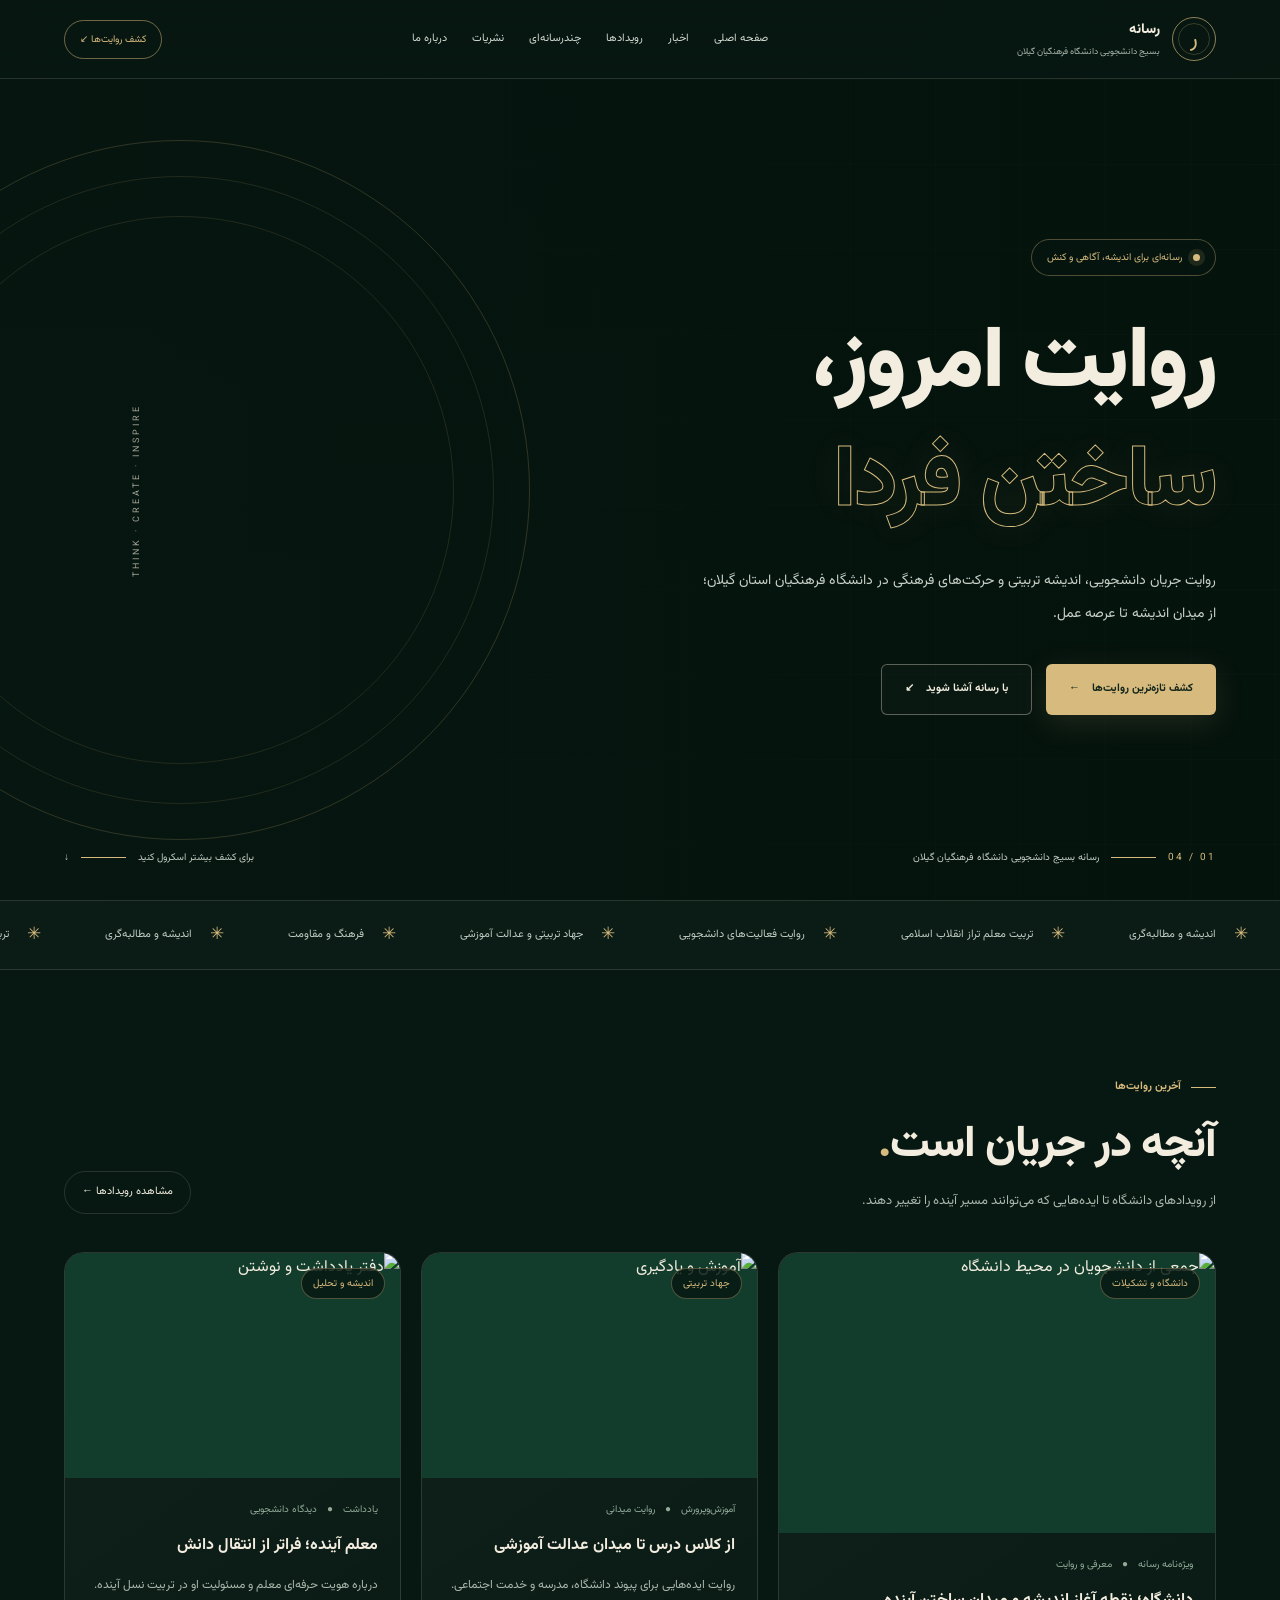
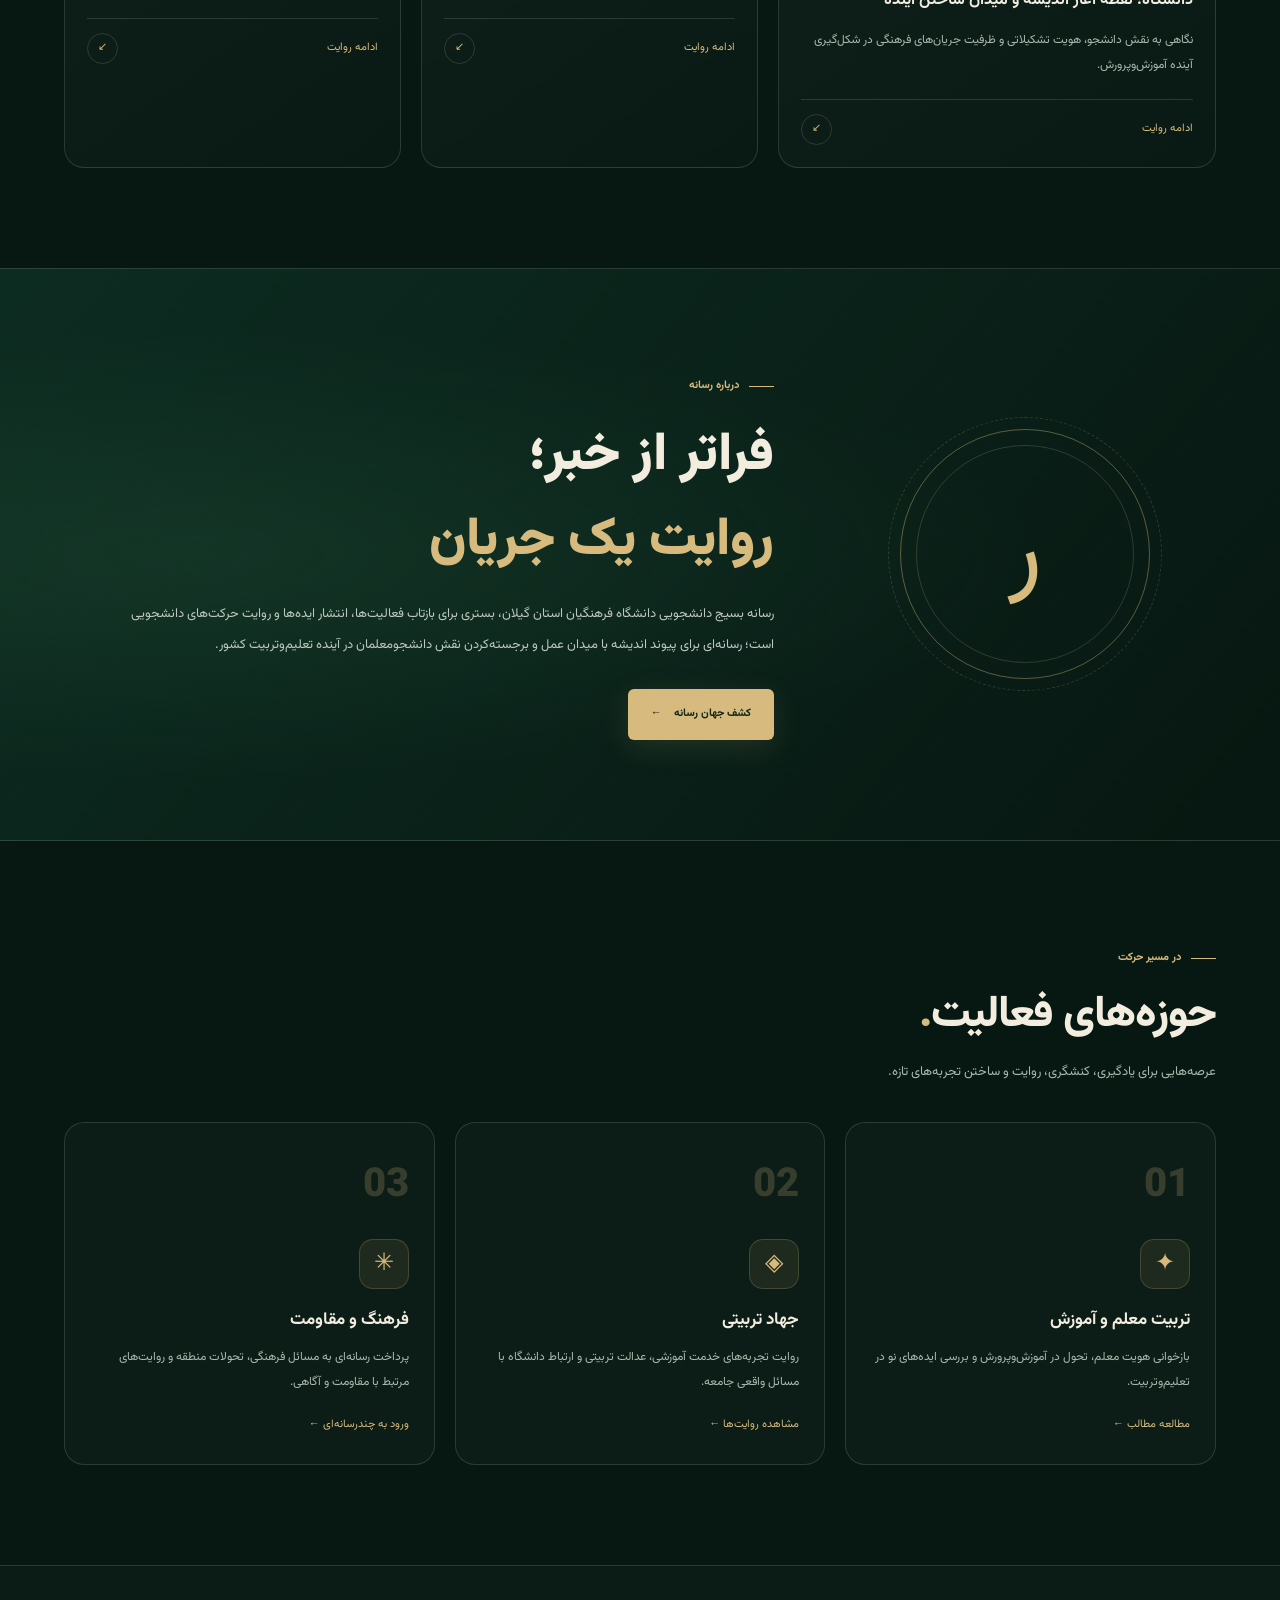
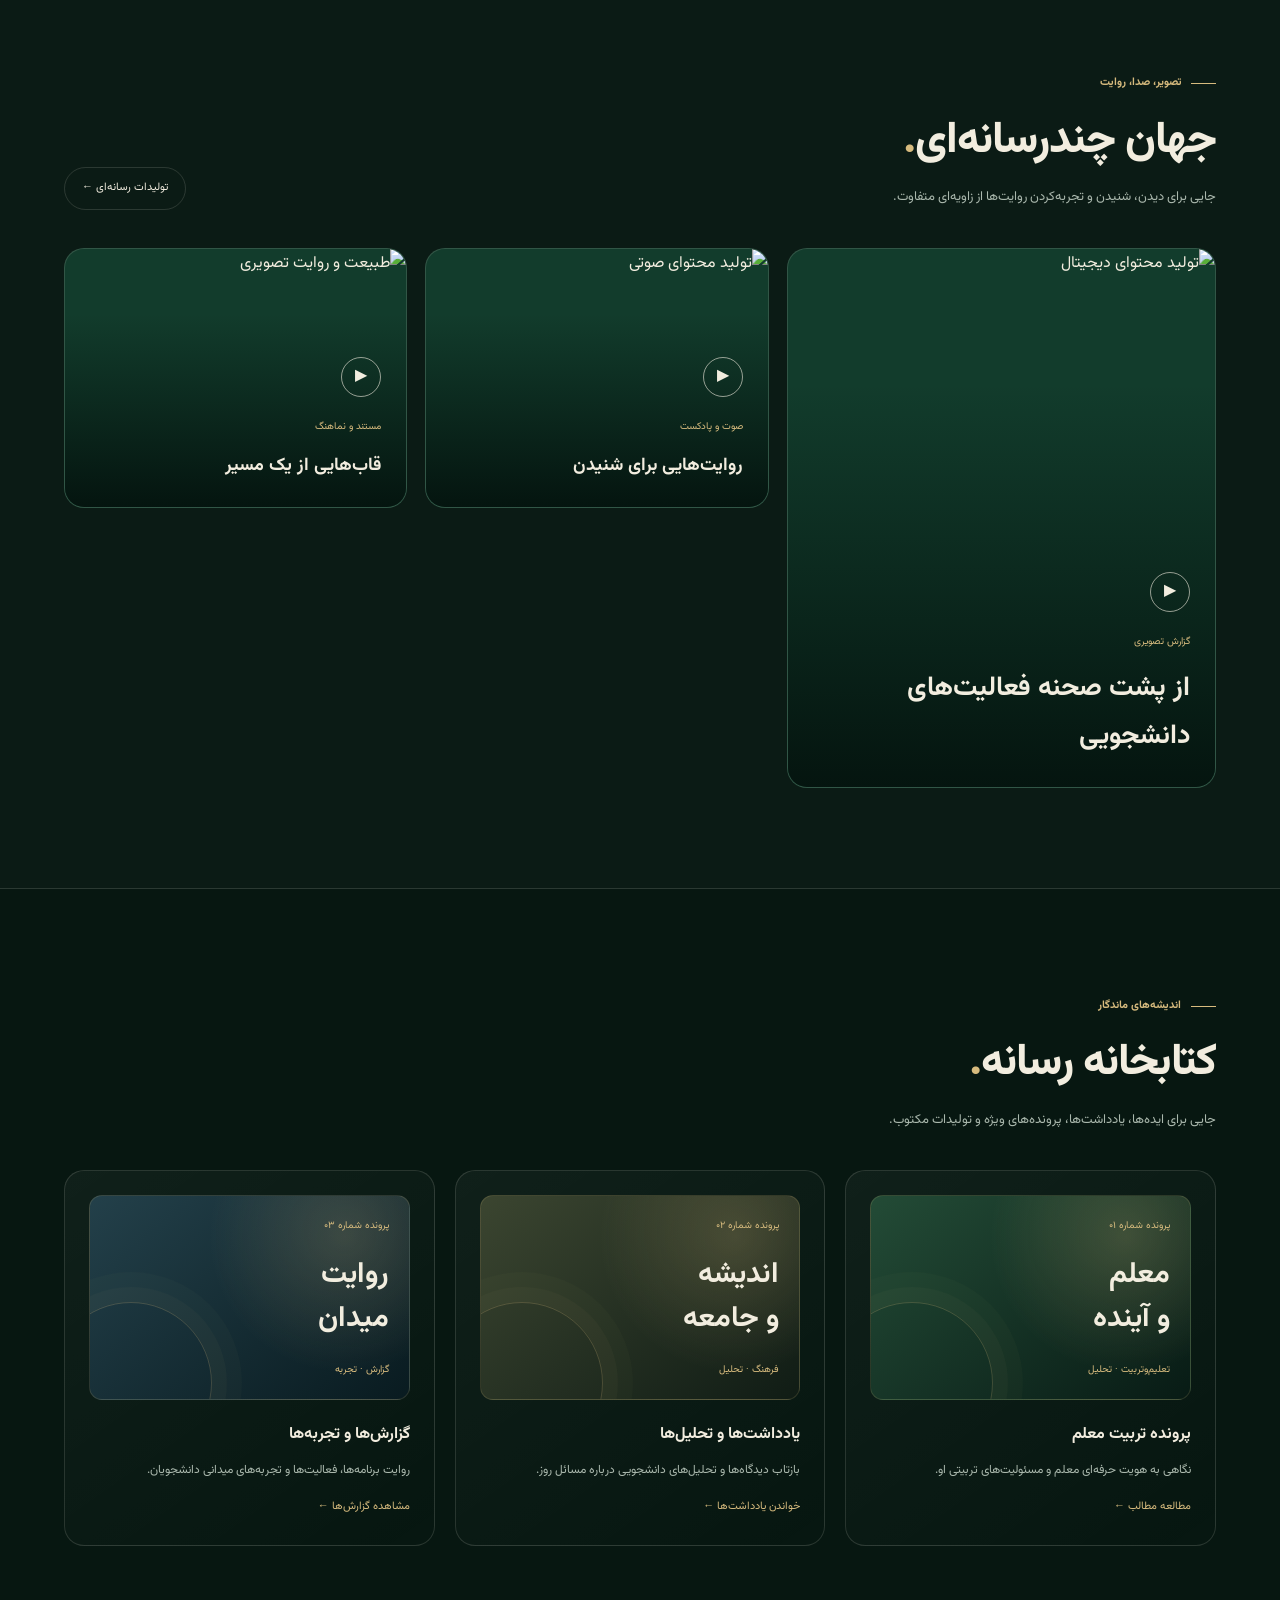
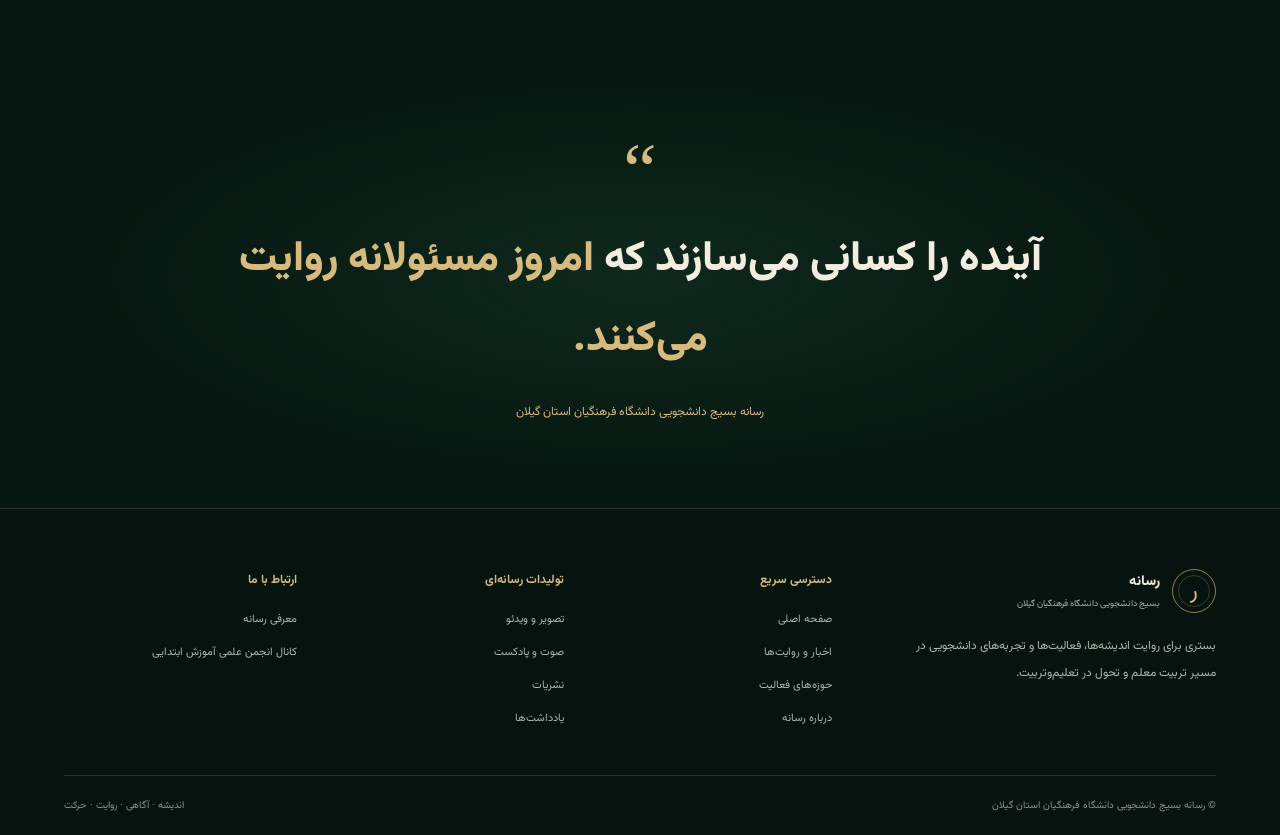
==== commit 7fb849c2: "Update index.html" ====
--- a/index.html
+++ b/index.html
@@ -2,10 +2,8 @@
 <html lang="fa" dir="rtl">
 <head>
 <meta charset="UTF-8">
-<meta name="viewport" content="width=device-width, initial-scale=1.0">
-
-<meta name="theme-color" content="#071b16">
-<meta name="description" content="رسانه بسیج دانشجویی دانشگاه فرهنگیان استان گیلان">
+<meta name="viewport" content="width=device-width, initial-scale=1">
+<meta name="theme-color" content="#071711">
 
 <title>رسانه | بسیج دانشجویی دانشگاه فرهنگیان گیلان</title>
 
@@ -15,1354 +13,1296 @@
 
 <style>
 :root {
-    --bg: #071b16;
-    --bg2: #0c2820;
-    --green: #173d30;
-    --green-light: #245640;
-    --gold: #d5b778;
-    --cream: #f0eadb;
-    --muted: #a9b8ad;
-    --line: rgba(240,234,219,.13);
-    --radius: 22px;
+  --bg: #071711;
+  --green: #123c2c;
+  --gold: #d7bb7e;
+  --cream: #f2eddf;
+  --muted: #aab8ad;
+  --line: rgba(242,237,223,.14);
 }
 
 * {
-    margin: 0;
-    padding: 0;
-    box-sizing: border-box;
+  box-sizing: border-box;
+  margin: 0;
+  padding: 0;
 }
 
 html {
-    scroll-behavior: smooth;
-    scroll-padding-top: 100px;
+  scroll-behavior: smooth;
+  scroll-padding-top: 90px;
 }
 
 body {
-    background: var(--bg);
-    color: var(--cream);
-    font-family: 'Vazirmatn', Tahoma, sans-serif;
-    line-height: 1.9;
-    overflow-x: hidden;
+  background: var(--bg);
+  color: var(--cream);
+  font-family: Vazirmatn, Tahoma, sans-serif;
+  line-height: 1.9;
+  overflow-x: hidden;
 }
 
 a {
-    color: inherit;
-    text-decoration: none;
+  color: inherit;
+  text-decoration: none;
 }
 
 button {
-    font: inherit;
+  font: inherit;
 }
 
 img {
-    width: 100%;
-    display: block;
-    object-fit: cover;
+  width: 100%;
+  display: block;
+  object-fit: cover;
 }
 
 ::selection {
-    background: var(--gold);
-    color: var(--bg);
+  background: var(--gold);
+  color: var(--bg);
 }
 
 .container {
-    width: min(1200px, 90%);
-    margin-inline: auto;
+  width: min(1200px, 90%);
+  margin-inline: auto;
 }
 
 .gold {
-    color: var(--gold);
+  color: var(--gold);
 }
 
 .eyebrow {
-    display: inline-flex;
-    align-items: center;
-    gap: 10px;
-    color: var(--gold);
-    font-size: 12px;
-    font-weight: 700;
-    letter-spacing: .4px;
+  display: inline-flex;
+  align-items: center;
+  gap: 10px;
+  color: var(--gold);
+  font-size: 11px;
+  font-weight: 700;
 }
 
 .eyebrow::before {
-    content: "";
-    width: 25px;
-    height: 1px;
-    background: var(--gold);
+  content: "";
+  width: 25px;
+  height: 1px;
+  background: var(--gold);
 }
 
 .section {
-    padding: 100px 0;
-    position: relative;
+  padding: 100px 0;
 }
 
 .section-head {
-    display: flex;
-    align-items: end;
-    justify-content: space-between;
-    gap: 25px;
-    margin-bottom: 40px;
+  display: flex;
+  justify-content: space-between;
+  align-items: end;
+  gap: 25px;
+  margin-bottom: 38px;
 }
 
 .section-title {
-    font-size: clamp(28px, 4vw, 45px);
-    font-weight: 800;
-    line-height: 1.5;
-    margin-top: 10px;
-    letter-spacing: -1px;
+  font-size: clamp(28px, 4vw, 44px);
+  font-weight: 800;
+  line-height: 1.6;
+  margin-top: 10px;
+  letter-spacing: -1px;
 }
 
 .section-desc {
-    color: var(--muted);
-    font-size: 14px;
-    max-width: 420px;
-    margin-top: 8px;
+  color: var(--muted);
+  font-size: 13px;
+  max-width: 450px;
+  margin-top: 8px;
 }
 
 .view-all {
-    display: inline-flex;
-    align-items: center;
-    gap: 10px;
-    border: 1px solid var(--line);
-    border-radius: 50px;
-    padding: 10px 18px;
-    font-size: 12px;
-    transition: .3s;
-    white-space: nowrap;
+  display: inline-flex;
+  align-items: center;
+  gap: 10px;
+  padding: 10px 17px;
+  border: 1px solid var(--line);
+  border-radius: 50px;
+  font-size: 11px;
+  white-space: nowrap;
+  transition: .3s;
 }
 
 .view-all:hover {
-    background: var(--gold);
-    color: var(--bg);
-    border-color: var(--gold);
-    transform: translateY(-3px);
-}
-
-/* BACKGROUND EFFECTS */
+  color: var(--bg);
+  background: var(--gold);
+  border-color: var(--gold);
+  transform: translateY(-3px);
+}
+
+/* BACKGROUND */
 
 .ambient {
-    position: fixed;
-    inset: 0;
-    z-index: -2;
-    pointer-events: none;
-    overflow: hidden;
+  position: fixed;
+  inset: 0;
+  z-index: -2;
+  pointer-events: none;
+  overflow: hidden;
 }
 
 .ambient::before,
 .ambient::after {
-    content: "";
-    position: absolute;
-    width: 450px;
-    height: 450px;
-    border-radius: 50%;
-    filter: blur(120px);
-    opacity: .12;
-    animation: ambientMove 14s ease-in-out infinite alternate;
+  content: "";
+  position: absolute;
+  width: 400px;
+  height: 400px;
+  border-radius: 50%;
+  filter: blur(130px);
+  opacity: .12;
+  animation: ambient 15s ease-in-out infinite alternate;
 }
 
 .ambient::before {
-    background: #2c9162;
-    top: 5%;
-    right: -200px;
+  background: #31875a;
+  top: 5%;
+  right: -200px;
 }
 
 .ambient::after {
-    background: #c6a15a;
-    left: -250px;
-    bottom: 5%;
-    animation-delay: -7s;
-}
-
-@keyframes ambientMove {
-    from { transform: translate(0,0) scale(1); }
-    to { transform: translate(60px,-40px) scale(1.3); }
-}
-
-.grain {
-    position: fixed;
-    inset: 0;
-    z-index: -1;
-    pointer-events: none;
-    opacity: .12;
-    background-image: url("data:image/svg+xml,%3Csvg viewBox='0 0 180 180' xmlns='http://www.w3.org/2000/svg'%3E%3Cfilter id='n'%3E%3CfeTurbulence type='fractalNoise' baseFrequency='.8' numOctaves='3' stitchTiles='stitch'/%3E%3C/filter%3E%3Crect width='100%25' height='100%25' filter='url(%23n)' opacity='.2'/%3E%3C/svg%3E");
+  background: #c8a45f;
+  left: -220px;
+  bottom: 5%;
+}
+
+@keyframes ambient {
+  to { transform: translate(60px,-40px) scale(1.3); }
 }
 
 /* HEADER */
 
 .header {
-    position: sticky;
-    top: 0;
-    z-index: 1000;
-    background: rgba(7,27,22,.82);
-    backdrop-filter: blur(22px);
-    border-bottom: 1px solid var(--line);
+  position: sticky;
+  top: 0;
+  z-index: 1000;
+  background: rgba(7,23,17,.86);
+  backdrop-filter: blur(22px);
+  border-bottom: 1px solid var(--line);
 }
 
 .navbar {
-    min-height: 82px;
-    display: flex;
-    justify-content: space-between;
-    align-items: center;
-    gap: 25px;
+  min-height: 78px;
+  display: flex;
+  align-items: center;
+  justify-content: space-between;
+  gap: 20px;
 }
 
 .brand {
-    display: flex;
-    align-items: center;
-    gap: 12px;
-    flex-shrink: 0;
+  display: flex;
+  align-items: center;
+  gap: 12px;
+  flex-shrink: 0;
 }
 
 .brand-mark {
-    width: 45px;
-    height: 45px;
-    border: 1px solid rgba(213,183,120,.65);
-    color: var(--gold);
-    border-radius: 50%;
+  width: 44px;
+  height: 44px;
+  display: grid;
+  place-items: center;
+  border: 1px solid rgba(215,187,126,.65);
+  border-radius: 50%;
+  color: var(--gold);
+  font-size: 23px;
+  position: relative;
+}
+
+.brand-mark::after {
+  content: "";
+  position: absolute;
+  inset: 5px;
+  border: 1px solid rgba(215,187,126,.24);
+  border-radius: 50%;
+}
+
+.brand-text strong {
+  display: block;
+  font-size: 14px;
+  font-weight: 800;
+}
+
+.brand-text span {
+  display: block;
+  color: var(--muted);
+  font-size: 9px;
+}
+
+.nav-links {
+  display: flex;
+  align-items: center;
+  gap: 25px;
+}
+
+.nav-links a {
+  color: #d1d9d1;
+  font-size: 11px;
+  transition: .3s;
+}
+
+.nav-links a:hover {
+  color: var(--gold);
+}
+
+.nav-cta {
+  border: 1px solid rgba(215,187,126,.5);
+  color: var(--gold);
+  padding: 9px 15px;
+  border-radius: 50px;
+  font-size: 10px;
+  transition: .3s;
+}
+
+.nav-cta:hover {
+  background: var(--gold);
+  color: var(--bg);
+}
+
+.menu-toggle {
+  display: none;
+  width: 42px;
+  height: 42px;
+  border: 1px solid var(--line);
+  border-radius: 12px;
+  color: var(--cream);
+  background: transparent;
+  cursor: pointer;
+  font-size: 21px;
+}
+
+/* CINEMATIC HERO */
+
+.hero {
+  min-height: min(820px, calc(100svh - 78px));
+  min-height: max(680px, calc(100svh - 78px));
+  position: relative;
+  display: flex;
+  align-items: center;
+  overflow: hidden;
+  isolation: isolate;
+  border-bottom: 1px solid var(--line);
+  background: #071711;
+}
+
+/*
+  برای تعویض تصویر، فایل خودت را در این مسیر قرار بده:
+  assets/images/hero.gif
+
+  اگر GIF موجود نباشد، تصویر جایگزین نمایش داده می‌شود.
+*/
+
+.hero-media {
+  position: absolute;
+  inset: 0;
+  z-index: -3;
+  background-image:
+    url("assets/images/hero.gif"),
+    url("https://images.unsplash.com/photo-1519608487953-e999c86e7455?auto=format&fit=crop&w=2000&q=85");
+  background-position: center, center;
+  background-size: cover, cover;
+  background-repeat: no-repeat;
+  transform: scale(1.04);
+  animation: cinematicZoom 22s ease-in-out infinite alternate;
+}
+
+@keyframes cinematicZoom {
+  from { transform: scale(1.04); }
+  to { transform: scale(1.13); }
+}
+
+.hero-shade {
+  position: absolute;
+  inset: 0;
+  z-index: -2;
+  background:
+    linear-gradient(
+      270deg,
+      rgba(5,19,13,.98) 0%,
+      rgba(5,19,13,.89) 30%,
+      rgba(5,19,13,.53) 62%,
+      rgba(5,19,13,.25) 100%
+    ),
+    linear-gradient(
+      0deg,
+      #071711 0%,
+      transparent 35%,
+      rgba(4,16,11,.2) 100%
+    );
+}
+
+.hero-grid {
+  position: absolute;
+  inset: 0;
+  z-index: -1;
+  opacity: .12;
+  pointer-events: none;
+  background-image:
+    linear-gradient(rgba(255,255,255,.12) 1px, transparent 1px),
+    linear-gradient(90deg, rgba(255,255,255,.12) 1px, transparent 1px);
+  background-size: 85px 85px;
+  mask-image: linear-gradient(to left, black, transparent 85%);
+}
+
+.hero-orbit {
+  position: absolute;
+  left: -170px;
+  top: 50%;
+  width: min(55vw, 700px);
+  aspect-ratio: 1;
+  border: 1px solid rgba(215,187,126,.2);
+  border-radius: 50%;
+  transform: translateY(-50%);
+  pointer-events: none;
+}
+
+.hero-orbit::before,
+.hero-orbit::after {
+  content: "";
+  position: absolute;
+  inset: 35px;
+  border: 1px solid rgba(215,187,126,.13);
+  border-radius: 50%;
+}
+
+.hero-orbit::after {
+  inset: 75px;
+}
+
+.hero-content {
+  max-width: 750px;
+  padding: 100px 0 125px;
+  position: relative;
+  z-index: 2;
+}
+
+.hero-label {
+  display: inline-flex;
+  align-items: center;
+  gap: 11px;
+  border: 1px solid rgba(215,187,126,.35);
+  background: rgba(7,23,17,.45);
+  backdrop-filter: blur(12px);
+  border-radius: 50px;
+  padding: 8px 15px;
+  color: var(--gold);
+  font-size: 10px;
+  margin-bottom: 30px;
+  animation: fadeUp .9s both;
+}
+
+.live-dot {
+  width: 7px;
+  height: 7px;
+  border-radius: 50%;
+  background: var(--gold);
+  box-shadow: 0 0 0 5px rgba(215,187,126,.12);
+  animation: pulse 2s infinite;
+}
+
+@keyframes pulse {
+  50% { box-shadow: 0 0 0 10px rgba(215,187,126,0); }
+}
+
+.hero h1 {
+  font-size: clamp(46px, 7vw, 86px);
+  line-height: 1.38;
+  font-weight: 900;
+  letter-spacing: -2px;
+  animation: fadeUp .9s .12s both;
+}
+
+.hero h1 .outline {
+  color: transparent;
+  -webkit-text-stroke: 1px var(--gold);
+  text-shadow: 0 0 35px rgba(215,187,126,.08);
+}
+
+.hero-description {
+  max-width: 520px;
+  margin-top: 22px;
+  color: #c7d0c7;
+  font-size: 14px;
+  line-height: 2.3;
+  animation: fadeUp .9s .23s both;
+}
+
+.hero-actions {
+  display: flex;
+  flex-wrap: wrap;
+  gap: 14px;
+  margin-top: 34px;
+  animation: fadeUp .9s .35s both;
+}
+
+.btn {
+  min-height: 51px;
+  padding: 12px 23px;
+  border-radius: 6px;
+  display: inline-flex;
+  align-items: center;
+  justify-content: center;
+  gap: 12px;
+  font-size: 11px;
+  font-weight: 700;
+  transition: .3s;
+}
+
+.btn-primary {
+  background: var(--gold);
+  color: #11251a;
+  box-shadow: 0 8px 30px rgba(215,187,126,.13);
+}
+
+.btn-primary:hover {
+  transform: translateY(-4px);
+  box-shadow: 0 12px 35px rgba(215,187,126,.25);
+}
+
+.btn-outline {
+  border: 1px solid rgba(242,237,223,.35);
+  color: var(--cream);
+  background: rgba(255,255,255,.02);
+}
+
+.btn-outline:hover {
+  border-color: var(--gold);
+  background: rgba(255,255,255,.07);
+}
+
+.hero-caption {
+  position: absolute;
+  bottom: 33px;
+  right: 5%;
+  left: 5%;
+  z-index: 3;
+  display: flex;
+  align-items: center;
+  justify-content: space-between;
+  gap: 20px;
+  color: #c3cdc4;
+  font-size: 10px;
+}
+
+.hero-caption-right,
+.hero-caption-left {
+  display: flex;
+  align-items: center;
+  gap: 12px;
+}
+
+.caption-line {
+  width: 45px;
+  height: 1px;
+  background: var(--gold);
+}
+
+.caption-index {
+  color: var(--gold);
+  letter-spacing: 2px;
+}
+
+.hero-side-label {
+  position: absolute;
+  left: 4%;
+  top: 50%;
+  transform: translateY(-50%) rotate(-90deg);
+  transform-origin: center;
+  color: rgba(242,237,223,.65);
+  font-size: 9px;
+  letter-spacing: 3px;
+  z-index: 2;
+}
+
+/* TICKER */
+
+.ticker {
+  overflow: hidden;
+  border-bottom: 1px solid var(--line);
+  background: rgba(255,255,255,.018);
+}
+
+.ticker-track {
+  display: flex;
+  width: max-content;
+  animation: ticker 35s linear infinite;
+}
+
+.ticker:hover .ticker-track {
+  animation-play-state: paused;
+}
+
+.ticker-item {
+  display: flex;
+  align-items: center;
+  gap: 18px;
+  padding: 18px 32px;
+  white-space: nowrap;
+  font-size: 11px;
+  color: #c0ccc2;
+}
+
+.ticker-item span {
+  color: var(--gold);
+  font-size: 17px;
+}
+
+@keyframes ticker {
+  to { transform: translateX(50%); }
+}
+
+/* NEWS */
+
+.news-grid {
+  display: grid;
+  grid-template-columns: 1.3fr 1fr 1fr;
+  gap: 20px;
+}
+
+.news-card {
+  overflow: hidden;
+  border: 1px solid var(--line);
+  border-radius: 20px;
+  background: linear-gradient(145deg,rgba(255,255,255,.045),rgba(255,255,255,.01));
+  transition: transform .4s,border-color .4s;
+}
+
+.news-card:hover {
+  transform: translateY(-8px);
+  border-color: rgba(215,187,126,.5);
+}
+
+.news-image {
+  height: 225px;
+  position: relative;
+  overflow: hidden;
+  background: var(--green);
+}
+
+.news-card.featured .news-image {
+  height: 280px;
+}
+
+.news-image img {
+  height: 100%;
+  transition: transform .7s;
+}
+
+.news-card:hover .news-image img {
+  transform: scale(1.08);
+}
+
+.news-tag {
+  position: absolute;
+  top: 15px;
+  right: 15px;
+  padding: 5px 11px;
+  border: 1px solid rgba(215,187,126,.35);
+  border-radius: 50px;
+  background: rgba(7,23,17,.83);
+  color: var(--gold);
+  font-size: 10px;
+}
+
+.news-body {
+  padding: 22px;
+}
+
+.news-meta {
+  display: flex;
+  gap: 10px;
+  color: #91ab99;
+  font-size: 10px;
+  margin-bottom: 12px;
+}
+
+.news-body h3 {
+  font-size: 16px;
+  line-height: 1.9;
+  transition: color .3s;
+}
+
+.news-card:hover h3 {
+  color: var(--gold);
+}
+
+.news-body p {
+  color: var(--muted);
+  font-size: 12px;
+  margin-top: 12px;
+  line-height: 2.1;
+}
+
+.card-bottom {
+  display: flex;
+  align-items: center;
+  justify-content: space-between;
+  margin-top: 20px;
+  padding-top: 14px;
+  border-top: 1px solid var(--line);
+  color: var(--gold);
+  font-size: 11px;
+}
+
+.arrow-circle {
+  width: 31px;
+  height: 31px;
+  display: grid;
+  place-items: center;
+  border: 1px solid var(--line);
+  border-radius: 50%;
+  transition: .3s;
+}
+
+.news-card:hover .arrow-circle {
+  background: var(--gold);
+  color: var(--bg);
+  transform: rotate(-35deg);
+}
+
+/* MANIFESTO */
+
+.manifesto {
+  padding: 100px 0;
+  position: relative;
+  overflow: hidden;
+  background:
+    radial-gradient(ellipse at 15% 50%,rgba(43,99,67,.24),transparent 55%),
+    linear-gradient(130deg,#0d2c21,#071711);
+  border-block: 1px solid var(--line);
+}
+
+.manifesto-inner {
+  display: grid;
+  grid-template-columns: .7fr 1.3fr;
+  gap: 60px;
+  align-items: center;
+  position: relative;
+  z-index: 1;
+}
+
+.manifesto-symbol {
+  width: min(250px,100%);
+  aspect-ratio: 1;
+  margin: auto;
+  border: 1px solid rgba(215,187,126,.4);
+  border-radius: 50%;
+  display: grid;
+  place-items: center;
+  position: relative;
+  color: var(--gold);
+  font-size: 100px;
+  animation: float 6s ease-in-out infinite;
+}
+
+.manifesto-symbol::before,
+.manifesto-symbol::after {
+  content: "";
+  position: absolute;
+  inset: 15px;
+  border: 1px solid rgba(215,187,126,.2);
+  border-radius: 50%;
+}
+
+.manifesto-symbol::after {
+  inset: -13px;
+  border-style: dashed;
+  animation: spin 50s linear infinite;
+}
+
+@keyframes float {
+  50% { transform: translateY(-12px); }
+}
+
+@keyframes spin {
+  to { transform: rotate(360deg); }
+}
+
+.manifesto h2 {
+  font-size: clamp(30px,5vw,53px);
+  line-height: 1.6;
+  margin: 15px 0;
+  font-weight: 900;
+}
+
+.manifesto p {
+  max-width: 650px;
+  color: #bdc9c0;
+  font-size: 13px;
+  line-height: 2.4;
+}
+
+.manifesto .btn {
+  margin-top: 28px;
+}
+
+/* EVENTS */
+
+.events-grid {
+  display: grid;
+  grid-template-columns: repeat(3,1fr);
+  gap: 20px;
+}
+
+.event-card {
+  padding: 25px;
+  border: 1px solid var(--line);
+  border-radius: 20px;
+  background: rgba(255,255,255,.025);
+  position: relative;
+  overflow: hidden;
+  transition: .35s;
+}
+
+.event-card::before {
+  content: "";
+  position: absolute;
+  top: 0;
+  right: 0;
+  width: 0;
+  height: 2px;
+  background: var(--gold);
+  transition: width .4s;
+}
+
+.event-card:hover::before {
+  width: 100%;
+}
+
+.event-card:hover {
+  transform: translateY(-6px);
+  background: rgba(255,255,255,.045);
+  border-color: rgba(215,187,126,.3);
+}
+
+.event-number {
+  color: rgba(215,187,126,.22);
+  font-size: 40px;
+  font-weight: 900;
+}
+
+.event-icon {
+  width: 50px;
+  height: 50px;
+  display: grid;
+  place-items: center;
+  margin: 15px 0;
+  border-radius: 14px;
+  border: 1px solid rgba(215,187,126,.2);
+  background: rgba(215,187,126,.09);
+  color: var(--gold);
+  font-size: 24px;
+}
+
+.event-card h3 {
+  font-size: 17px;
+  margin-bottom: 8px;
+}
+
+.event-card p {
+  color: var(--muted);
+  font-size: 12px;
+  line-height: 2.1;
+}
+
+.event-link {
+  display: inline-block;
+  margin-top: 20px;
+  color: var(--gold);
+  font-size: 11px;
+}
+
+/* MEDIA */
+
+.media-section {
+  background: rgba(255,255,255,.018);
+  border-block: 1px solid var(--line);
+}
+
+.media-grid {
+  display: grid;
+  grid-template-columns: 1.25fr 1fr 1fr;
+  gap: 18px;
+}
+
+.media-card {
+  position: relative;
+  min-height: 260px;
+  border-radius: 20px;
+  overflow: hidden;
+  border: 1px solid var(--line);
+  background: var(--green);
+}
+
+.media-card:first-child {
+  grid-row: span 2;
+  min-height: 540px;
+}
+
+.media-card img {
+  position: absolute;
+  inset: 0;
+  height: 100%;
+  transition: transform .8s;
+}
+
+.media-card:hover img {
+  transform: scale(1.08);
+}
+
+.media-card::after {
+  content: "";
+  position: absolute;
+  inset: 0;
+  background: linear-gradient(0deg,rgba(4,19,14,.96),transparent 75%);
+}
+
+.media-overlay {
+  position: absolute;
+  z-index: 1;
+  right: 0;
+  bottom: 0;
+  left: 0;
+  padding: 25px;
+}
+
+.media-type {
+  color: var(--gold);
+  font-size: 10px;
+}
+
+.media-overlay h3 {
+  font-size: 18px;
+  margin-top: 8px;
+  line-height: 1.8;
+}
+
+.media-card:first-child .media-overlay h3 {
+  font-size: 27px;
+}
+
+.media-play {
+  width: 40px;
+  height: 40px;
+  display: grid;
+  place-items: center;
+  margin-bottom: 14px;
+  border: 1px solid rgba(242,237,223,.6);
+  border-radius: 50%;
+  transition: .3s;
+}
+
+.media-card:hover .media-play {
+  background: var(--gold);
+  color: var(--bg);
+  border-color: var(--gold);
+}
+
+/* PUBLICATIONS */
+
+.pub-grid {
+  display: grid;
+  grid-template-columns: repeat(3,1fr);
+  gap: 20px;
+}
+
+.pub-card {
+  padding: 24px;
+  border: 1px solid var(--line);
+  border-radius: 20px;
+  background: linear-gradient(145deg,rgba(255,255,255,.04),transparent);
+  transition: .35s;
+}
+
+.pub-card:hover {
+  transform: translateY(-5px);
+  border-color: rgba(215,187,126,.45);
+}
+
+.pub-cover {
+  min-height: 205px;
+  display: flex;
+  flex-direction: column;
+  justify-content: space-between;
+  padding: 20px;
+  border: 1px solid rgba(215,187,126,.17);
+  border-radius: 13px;
+  overflow: hidden;
+  position: relative;
+  background:
+    radial-gradient(circle at 80% 20%,rgba(215,187,126,.22),transparent 45%),
+    linear-gradient(140deg,#234b36,#081b15);
+}
+
+.pub-cover::after {
+  content: "";
+  position: absolute;
+  width: 160px;
+  height: 160px;
+  left: -40px;
+  bottom: -65px;
+  border: 1px solid rgba(215,187,126,.23);
+  border-radius: 50%;
+  box-shadow: 0 0 0 15px rgba(215,187,126,.03),
+              0 0 0 30px rgba(215,187,126,.025);
+}
+
+.pub-cover small {
+  color: var(--gold);
+  font-size: 10px;
+  position: relative;
+  z-index: 1;
+}
+
+.pub-cover strong {
+  font-size: 29px;
+  line-height: 1.5;
+  position: relative;
+  z-index: 1;
+}
+
+.pub-info h3 {
+  font-size: 16px;
+  margin-top: 20px;
+}
+
+.pub-info p {
+  color: var(--muted);
+  font-size: 12px;
+  margin-top: 8px;
+}
+
+.pub-info a {
+  display: inline-block;
+  margin-top: 15px;
+  color: var(--gold);
+  font-size: 11px;
+}
+
+/* QUOTE */
+
+.quote {
+  text-align: center;
+  padding: 85px 0;
+  background: radial-gradient(ellipse at center,rgba(34,83,57,.3),transparent 65%);
+}
+
+.quote-mark {
+  color: var(--gold);
+  font-size: 75px;
+  line-height: 1;
+  font-family: Georgia,serif;
+}
+
+.quote h2 {
+  max-width: 900px;
+  margin: 15px auto 20px;
+  font-size: clamp(24px,4vw,42px);
+  font-weight: 800;
+  line-height: 1.9;
+}
+
+.quote p {
+  color: var(--gold);
+  font-size: 12px;
+}
+
+/* FOOTER */
+
+.footer {
+  padding: 60px 0 20px;
+  background: #06130e;
+  border-top: 1px solid var(--line);
+}
+
+.footer-grid {
+  display: grid;
+  grid-template-columns: 1.5fr 1fr 1fr 1fr;
+  gap: 35px;
+  padding-bottom: 45px;
+}
+
+.footer-about p {
+  max-width: 320px;
+  margin-top: 20px;
+  color: var(--muted);
+  font-size: 12px;
+  line-height: 2.2;
+}
+
+.footer h4 {
+  color: var(--gold);
+  font-size: 12px;
+  margin-bottom: 18px;
+}
+
+.footer-links {
+  display: flex;
+  flex-direction: column;
+  gap: 12px;
+}
+
+.footer-links a {
+  color: #aab9ae;
+  font-size: 11px;
+  transition: .3s;
+}
+
+.footer-links a:hover {
+  color: var(--gold);
+  transform: translateX(-3px);
+}
+
+.footer-bottom {
+  padding-top: 20px;
+  border-top: 1px solid var(--line);
+  display: flex;
+  justify-content: space-between;
+  gap: 15px;
+  color: #84968a;
+  font-size: 10px;
+}
+
+.back-top {
+  position: fixed;
+  bottom: 22px;
+  left: 22px;
+  z-index: 50;
+  width: 43px;
+  height: 43px;
+  display: grid;
+  place-items: center;
+  border: 1px solid rgba(215,187,126,.5);
+  border-radius: 50%;
+  color: var(--gold);
+  background: rgba(7,23,17,.9);
+  opacity: 0;
+  visibility: hidden;
+  transform: translateY(10px);
+  transition: .3s;
+}
+
+.back-top.show {
+  opacity: 1;
+  visibility: visible;
+  transform: translateY(0);
+}
+
+/* SCROLL ANIMATIONS */
+
+.reveal {
+  opacity: 0;
+  transform: translateY(25px);
+  transition: opacity .8s,transform .8s;
+}
+
+.reveal.visible {
+  opacity: 1;
+  transform: translateY(0);
+}
+
+@keyframes fadeUp {
+  from { opacity: 0; transform: translateY(25px); }
+  to { opacity: 1; transform: translateY(0); }
+}
+
+/* MOBILE */
+
+@media(max-width:1000px) {
+  .nav-links { gap: 14px; }
+
+  .news-grid {
+    grid-template-columns: repeat(2,1fr);
+  }
+
+  .news-card.featured {
+    grid-column: span 2;
+  }
+
+  .events-grid,
+  .pub-grid {
+    grid-template-columns: repeat(2,1fr);
+  }
+
+  .media-grid {
+    grid-template-columns: repeat(2,1fr);
+  }
+
+  .media-card:first-child {
+    grid-row: auto;
+    min-height: 350px;
+  }
+
+  .footer-grid {
+    grid-template-columns: repeat(2,1fr);
+  }
+}
+
+@media(max-width:700px) {
+  .navbar { min-height: 70px; }
+
+  .brand-mark {
+    width: 39px;
+    height: 39px;
+  }
+
+  .brand-text strong { font-size: 12px; }
+  .brand-text span { font-size: 8px; }
+
+  .menu-toggle {
     display: grid;
     place-items: center;
-    font-size: 22px;
-    position: relative;
-}
-
-.brand-mark::after {
-    content: "";
+  }
+
+  .nav-cta { display: none; }
+
+  .nav-links {
     position: absolute;
-    inset: 5px;
-    border: 1px solid rgba(213,183,120,.25);
-    border-radius: 50%;
-}
-
-.brand-text strong {
-    display: block;
-    font-size: 15px;
-    font-weight: 800;
-}
-
-.brand-text span {
-    color: var(--muted);
-    display: block;
-    font-size: 10px;
-}
-
-.nav-links {
-    display: flex;
-    align-items: center;
-    gap: 26px;
-}
-
-.nav-links a {
-    color: #c4d0c7;
-    font-size: 12px;
-    transition: .3s;
-    position: relative;
-}
-
-.nav-links a::after {
-    content: "";
-    position: absolute;
-    right: 0;
-    bottom: -8px;
-    width: 0;
-    height: 1px;
-    background: var(--gold);
-    transition: .3s;
-}
-
-.nav-links a:hover {
-    color: var(--gold);
-}
-
-.nav-links a:hover::after {
-    width: 100%;
-}
-
-.nav-cta {
-    border: 1px solid rgba(213,183,120,.5);
-    color: var(--gold);
-    padding: 10px 18px;
-    border-radius: 50px;
-    font-size: 11px;
-    transition: .3s;
-}
-
-.nav-cta:hover {
-    background: var(--gold);
-    color: var(--bg);
-}
-
-.menu-toggle {
-    display: none;
-    width: 43px;
-    height: 43px;
-    background: transparent;
-    color: var(--cream);
-    border: 1px solid var(--line);
-    border-radius: 12px;
-    font-size: 22px;
-    cursor: pointer;
-}
-
-/* HERO */
-
-.hero {
-    min-height: 690px;
-    position: relative;
-    display: flex;
-    align-items: center;
-    overflow: hidden;
-    border-bottom: 1px solid var(--line);
-}
-
-.hero-image {
-    position: absolute;
-    inset: 0;
-    background:
-        linear-gradient(270deg, rgba(7,27,22,.98) 0%, rgba(7,27,22,.85) 35%, rgba(7,27,22,.25) 100%),
-        linear-gradient(0deg, var(--bg) 0%, transparent 35%),
-        url("https://images.unsplash.com/photo-1519608487953-e999c86e7455?auto=format&fit=crop&w=2000&q=85") center/cover;
-    transform: scale(1.05);
-    animation: heroZoom 18s ease-in-out infinite alternate;
-}
-
-@keyframes heroZoom {
-    from { transform: scale(1.03); }
-    to { transform: scale(1.13); }
-}
-
-.hero-grid {
-    position: absolute;
-    inset: 0;
-    opacity: .09;
-    background-image:
-        linear-gradient(rgba(255,255,255,.12) 1px, transparent 1px),
-        linear-gradient(90deg, rgba(255,255,255,.12) 1px, transparent 1px);
-    background-size: 75px 75px;
-    mask-image: linear-gradient(to left, black, transparent 80%);
-}
-
-.hero-content {
-    position: relative;
-    z-index: 2;
-    padding: 90px 0 115px;
-    max-width: 720px;
-}
-
-.hero-label {
-    display: inline-flex;
-    align-items: center;
-    gap: 10px;
-    border: 1px solid rgba(213,183,120,.35);
-    background: rgba(213,183,120,.08);
-    border-radius: 50px;
-    padding: 8px 15px;
-    color: var(--gold);
-    font-size: 11px;
-    margin-bottom: 28px;
-    animation: fadeUp .8s both;
-}
-
-.live-dot {
-    width: 7px;
-    height: 7px;
-    background: var(--gold);
-    border-radius: 50%;
-    box-shadow: 0 0 0 5px rgba(213,183,120,.12);
-    animation: pulse 2s infinite;
-}
-
-@keyframes pulse {
-    50% { box-shadow: 0 0 0 9px rgba(213,183,120,0); }
-}
-
-.hero h1 {
-    font-size: clamp(42px, 7vw, 83px);
-    line-height: 1.35;
-    font-weight: 900;
-    letter-spacing: -2px;
-    animation: fadeUp .9s .1s both;
-}
-
-.hero h1 .outline {
-    color: transparent;
-    -webkit-text-stroke: 1px var(--gold);
-}
-
-.hero-description {
-    color: #c0cdc4;
-    font-size: 15px;
-    max-width: 530px;
-    margin-top: 22px;
-    line-height: 2.2;
-    animation: fadeUp .9s .2s both;
-}
-
-.hero-actions {
-    display: flex;
-    align-items: center;
-    flex-wrap: wrap;
-    gap: 14px;
-    margin-top: 35px;
-    animation: fadeUp .9s .3s both;
-}
-
-.btn {
-    display: inline-flex;
-    justify-content: center;
-    align-items: center;
-    gap: 12px;
-    min-height: 51px;
-    padding: 12px 23px;
-    border-radius: 7px;
-    font-size: 12px;
-    font-weight: 700;
-    transition: .3s;
-}
-
-.btn-primary {
-    background: var(--gold);
-    color: #13251c;
-    box-shadow: 0 8px 30px rgba(213,183,120,.13);
-}
-
-.btn-primary:hover {
-    transform: translateY(-4px);
-    box-shadow: 0 12px 35px rgba(213,183,120,.27);
-}
-
-.btn-outline {
-    border: 1px solid rgba(240,234,219,.35);
-    color: var(--cream);
-}
-
-.btn-outline:hover {
-    background: rgba(255,255,255,.08);
-    border-color: var(--gold);
-}
-
-.hero-bottom {
-    position: absolute;
-    bottom: 28px;
-    right: 5%;
-    left: 5%;
-    display: flex;
-    justify-content: space-between;
-    align-items: center;
-    color: #aab7ae;
-    font-size: 10px;
-    z-index: 3;
-}
-
-.hero-scroll {
-    display: flex;
-    align-items: center;
-    gap: 12px;
-}
-
-.scroll-line {
-    height: 1px;
-    width: 55px;
-    background: var(--gold);
-}
-
-/* TICKER */
-
-.ticker {
-    overflow: hidden;
-    border-bottom: 1px solid var(--line);
-    background: rgba(255,255,255,.018);
-}
-
-.ticker-track {
-    display: flex;
-    width: max-content;
-    animation: ticker 32s linear infinite;
-}
-
-.ticker:hover .ticker-track {
-    animation-play-state: paused;
-}
-
-.ticker-item {
-    display: flex;
-    align-items: center;
-    gap: 18px;
-    padding: 19px 35px;
-    white-space: nowrap;
-    font-size: 12px;
-    color: #bdc9c0;
-}
-
-.ticker-item span {
-    color: var(--gold);
-    font-size: 18px;
-}
-
-@keyframes ticker {
-    to { transform: translateX(50%); }
-}
-
-/* STATS */
-
-.stats {
-    display: grid;
-    grid-template-columns: repeat(4, 1fr);
-    border-bottom: 1px solid var(--line);
-}
-
-.stat {
-    padding: 35px 20px;
-    text-align: center;
-    border-left: 1px solid var(--line);
-    transition: .3s;
-}
-
-.stat:last-child {
-    border-left: 0;
-}
-
-.stat:hover {
-    background: rgba(255,255,255,.025);
-}
-
-.stat-number {
-    color: var(--gold);
-    font-size: 38px;
-    font-weight: 800;
-    line-height: 1.5;
-}
-
-.stat-label {
-    font-size: 11px;
-    color: var(--muted);
-}
-
-/* NEWS */
-
-.news-grid {
-    display: grid;
-    grid-template-columns: 1.35fr 1fr 1fr;
-    gap: 20px;
-}
-
-.news-card {
-    border: 1px solid var(--line);
-    background: linear-gradient(145deg, rgba(255,255,255,.045), rgba(255,255,255,.012));
-    border-radius: var(--radius);
-    overflow: hidden;
-    transition: transform .4s, border-color .4s;
-}
-
-.news-card:hover {
-    transform: translateY(-8px);
-    border-color: rgba(213,183,120,.5);
-}
-
-.news-image {
-    height: 225px;
-    position: relative;
-    overflow: hidden;
-    background: var(--green);
-}
-
-.news-card.featured .news-image {
-    height: 280px;
-}
-
-.news-image img {
-    height: 100%;
-    transition: transform .7s cubic-bezier(.2,.8,.2,1);
-}
-
-.news-card:hover .news-image img {
-    transform: scale(1.08);
-}
-
-.news-tag {
-    position: absolute;
-    top: 15px;
-    right: 15px;
-    background: rgba(7,27,22,.8);
-    backdrop-filter: blur(10px);
-    border: 1px solid rgba(213,183,120,.35);
-    color: var(--gold);
-    padding: 5px 11px;
-    border-radius: 50px;
-    font-size: 10px;
-}
-
-.news-body {
-    padding: 22px;
-}
-
-.news-meta {
-    color: #8eaa98;
-    font-size: 10px;
-    display: flex;
-    gap: 12px;
-    margin-bottom: 12px;
-}
-
-.news-body h3 {
-    font-size: 17px;
-    line-height: 1.9;
-    font-weight: 700;
-    transition: color .3s;
-}
-
-.news-card:hover h3 {
-    color: var(--gold);
-}
-
-.news-body p {
-    color: var(--muted);
-    font-size: 12px;
-    margin-top: 12px;
-    line-height: 2;
-}
-
-.card-bottom {
-    display: flex;
-    justify-content: space-between;
-    align-items: center;
-    margin-top: 22px;
-    padding-top: 15px;
-    border-top: 1px solid var(--line);
-    color: var(--gold);
-    font-size: 11px;
-}
-
-.arrow-circle {
-    width: 31px;
-    height: 31px;
-    border: 1px solid var(--line);
-    border-radius: 50%;
-    display: grid;
-    place-items: center;
-    transition: .3s;
-}
-
-.news-card:hover .arrow-circle {
-    background: var(--gold);
-    color: var(--bg);
-    transform: rotate(-35deg);
-}
-
-/* MANIFESTO */
-
-.manifesto {
-    padding: 100px 0;
-    position: relative;
-    overflow: hidden;
-    background:
-        radial-gradient(ellipse at 15% 50%, rgba(43,99,67,.23), transparent 55%),
-        linear-gradient(130deg, #0d2c21, #071b16);
-    border-top: 1px solid var(--line);
-    border-bottom: 1px solid var(--line);
-}
-
-.manifesto::after {
-    content: "رسانه";
-    position: absolute;
-    left: -40px;
-    bottom: -125px;
-    font-size: clamp(130px, 25vw, 350px);
-    line-height: 1;
-    font-weight: 900;
-    color: rgba(240,234,219,.025);
-    pointer-events: none;
-}
-
-.manifesto-inner {
-    display: grid;
-    grid-template-columns: .7fr 1.3fr;
-    gap: 60px;
-    align-items: center;
-    position: relative;
-    z-index: 1;
-}
-
-.manifesto-symbol {
-    width: min(260px, 100%);
-    aspect-ratio: 1;
-    margin: auto;
-    border: 1px solid rgba(213,183,120,.35);
-    border-radius: 50%;
-    display: grid;
-    place-items: center;
-    position: relative;
-    color: var(--gold);
-    font-size: 100px;
-    animation: float 6s ease-in-out infinite;
-}
-
-.manifesto-symbol::before,
-.manifesto-symbol::after {
-    content: "";
-    position: absolute;
-    inset: 15px;
-    border: 1px solid rgba(213,183,120,.2);
-    border-radius: 50%;
-}
-
-.manifesto-symbol::after {
-    inset: -13px;
-    border-style: dashed;
-    animation: spin 50s linear infinite;
-}
-
-@keyframes float {
-    50% { transform: translateY(-12px); }
-}
-
-@keyframes spin {
-    to { transform: rotate(360deg); }
-}
-
-.manifesto h2 {
-    font-size: clamp(30px, 5vw, 55px);
-    line-height: 1.6;
-    margin: 15px 0;
-    font-weight: 900;
-}
-
-.manifesto p {
-    color: #bdc9c0;
-    max-width: 650px;
-    font-size: 14px;
-    line-height: 2.4;
-}
-
-.manifesto .btn {
-    margin-top: 28px;
-}
-
-/* EVENTS */
-
-.events-grid {
-    display: grid;
-    grid-template-columns: repeat(3, 1fr);
-    gap: 20px;
-}
-
-.event-card {
-    padding: 25px;
-    border: 1px solid var(--line);
-    border-radius: var(--radius);
-    background: rgba(255,255,255,.025);
-    position: relative;
-    overflow: hidden;
-    transition: .35s;
-}
-
-.event-card::before {
-    content: "";
-    position: absolute;
-    top: 0;
-    right: 0;
-    width: 0;
-    height: 2px;
-    background: var(--gold);
-    transition: width .4s;
-}
-
-.event-card:hover::before {
-    width: 100%;
-}
-
-.event-card:hover {
-    transform: translateY(-6px);
-    background: rgba(255,255,255,.045);
-    border-color: rgba(213,183,120,.3);
-}
-
-.event-number {
-    color: rgba(213,183,120,.2);
-    font-size: 42px;
-    font-weight: 900;
-    line-height: 1.5;
-}
-
-.event-icon {
-    width: 52px;
-    height: 52px;
-    border-radius: 14px;
-    background: rgba(213,183,120,.09);
-    border: 1px solid rgba(213,183,120,.2);
-    color: var(--gold);
-    display: grid;
-    place-items: center;
-    font-size: 24px;
-    margin: 15px 0;
-}
-
-.event-card h3 {
-    font-size: 18px;
-    margin-bottom: 8px;
-}
-
-.event-card p {
-    color: var(--muted);
-    font-size: 12px;
-    line-height: 2;
-}
-
-.event-link {
-    display: inline-block;
-    margin-top: 20px;
-    color: var(--gold);
-    font-size: 11px;
-}
-
-/* MEDIA */
-
-.media-section {
-    background: rgba(255,255,255,.018);
-    border-block: 1px solid var(--line);
-}
-
-.media-grid {
-    display: grid;
-    grid-template-columns: 1.25fr 1fr 1fr;
-    gap: 18px;
-}
-
-.media-card {
-    position: relative;
-    min-height: 260px;
-    border-radius: var(--radius);
-    overflow: hidden;
-    border: 1px solid var(--line);
-    background: var(--green);
-}
-
-.media-card:first-child {
-    grid-row: span 2;
-    min-height: 540px;
-}
-
-.media-card img {
-    position: absolute;
-    inset: 0;
-    height: 100%;
-    transition: transform .8s;
-}
-
-.media-card:hover img {
-    transform: scale(1.08);
-}
-
-.media-card::after {
-    content: "";
-    position: absolute;
-    inset: 0;
-    background: linear-gradient(0deg, rgba(4,19,14,.95), transparent 75%);
-}
-
-.media-overlay {
-    position: absolute;
-    z-index: 1;
-    bottom: 0;
+    top: 70px;
     right: 0;
     left: 0;
-    padding: 25px;
-}
-
-.media-type {
-    color: var(--gold);
-    font-size: 10px;
-}
-
-.media-overlay h3 {
-    font-size: 19px;
-    margin-top: 8px;
-    line-height: 1.8;
-}
-
-.media-card:first-child .media-overlay h3 {
-    font-size: 28px;
-}
-
-.media-play {
-    width: 40px;
-    height: 40px;
-    border: 1px solid rgba(240,234,219,.6);
-    border-radius: 50%;
-    display: grid;
-    place-items: center;
-    margin-bottom: 14px;
-    transition: .3s;
-}
-
-.media-card:hover .media-play {
-    background: var(--gold);
-    color: var(--bg);
-    border-color: var(--gold);
-}
-
-/* PUBLICATIONS */
-
-.pub-grid {
-    display: grid;
-    grid-template-columns: repeat(3, 1fr);
-    gap: 20px;
-}
-
-.pub-card {
-    border: 1px solid var(--line);
-    border-radius: var(--radius);
-    padding: 25px;
-    background: linear-gradient(145deg, rgba(255,255,255,.04), transparent);
-    transition: .35s;
-}
-
-.pub-card:hover {
-    border-color: rgba(213,183,120,.45);
-    transform: translateY(-5px);
-}
-
-.pub-cover {
-    min-height: 210px;
-    border-radius: 13px;
     display: flex;
     flex-direction: column;
-    justify-content: space-between;
-    padding: 20px;
-    background:
-        radial-gradient(circle at 80% 20%, rgba(213,183,120,.22), transparent 45%),
-        linear-gradient(140deg, #234b36, #081b15);
-    border: 1px solid rgba(213,183,120,.17);
-    overflow: hidden;
-    position: relative;
-}
-
-.pub-cover::after {
-    content: "";
-    position: absolute;
-    width: 160px;
-    height: 160px;
-    border: 1px solid rgba(213,183,120,.23);
-    border-radius: 50%;
-    left: -40px;
-    bottom: -65px;
-    box-shadow: 0 0 0 15px rgba(213,183,120,.03),
-                0 0 0 30px rgba(213,183,120,.025);
-}
-
-.pub-cover small {
-    color: var(--gold);
-    font-size: 10px;
-    position: relative;
-    z-index: 1;
-}
-
-.pub-cover strong {
-    font-size: 30px;
-    font-weight: 900;
-    position: relative;
-    z-index: 1;
-    line-height: 1.5;
-}
-
-.pub-info h3 {
-    font-size: 17px;
-    margin-top: 20px;
-}
-
-.pub-info p {
-    color: var(--muted);
-    font-size: 12px;
-    margin-top: 8px;
-}
-
-.pub-info a {
-    display: inline-block;
-    margin-top: 15px;
-    color: var(--gold);
-    font-size: 11px;
-}
-
-/* QUOTE */
-
-.quote {
-    text-align: center;
-    padding: 85px 0;
-    background:
-        radial-gradient(ellipse at center, rgba(34,83,57,.3), transparent 65%);
-}
-
-.quote-mark {
-    font-size: 75px;
-    color: var(--gold);
-    line-height: 1;
-    font-family: Georgia, serif;
-}
-
-.quote h2 {
-    font-size: clamp(24px, 4vw, 42px);
-    line-height: 1.9;
-    max-width: 900px;
-    margin: 15px auto 20px;
-    font-weight: 800;
-}
-
-.quote p {
-    color: var(--gold);
-    font-size: 12px;
-}
-
-/* FOOTER */
-
-.footer {
-    border-top: 1px solid var(--line);
-    background: #061610;
-    padding: 60px 0 20px;
-}
-
-.footer-grid {
-    display: grid;
-    grid-template-columns: 1.5fr 1fr 1fr 1fr;
-    gap: 40px;
-    padding-bottom: 45px;
-}
-
-.footer-about p {
-    color: var(--muted);
-    font-size: 12px;
-    line-height: 2.2;
-    margin-top: 20px;
-    max-width: 320px;
-}
-
-.footer h4 {
-    font-size: 13px;
-    margin-bottom: 18px;
-    color: var(--gold);
-}
-
-.footer-links {
-    display: flex;
-    flex-direction: column;
-    gap: 12px;
-}
-
-.footer-links a {
-    color: #aab9ae;
-    font-size: 12px;
-    transition: .3s;
-}
-
-.footer-links a:hover {
-    color: var(--gold);
-    transform: translateX(-3px);
-}
-
-.footer-bottom {
-    border-top: 1px solid var(--line);
-    padding-top: 20px;
-    display: flex;
-    justify-content: space-between;
-    gap: 15px;
-    color: #84968a;
-    font-size: 10px;
-}
-
-.back-top {
-    position: fixed;
-    bottom: 22px;
-    left: 22px;
-    z-index: 50;
-    width: 43px;
-    height: 43px;
-    border: 1px solid rgba(213,183,120,.5);
-    border-radius: 50%;
-    display: grid;
-    place-items: center;
-    color: var(--gold);
-    background: rgba(7,27,22,.85);
-    backdrop-filter: blur(10px);
+    align-items: stretch;
+    gap: 0;
+    padding: 12px 5% 20px;
+    background: rgba(7,23,17,.98);
+    border-bottom: 1px solid var(--line);
     opacity: 0;
     visibility: hidden;
-    transform: translateY(10px);
+    transform: translateY(-10px);
     transition: .3s;
-}
-
-.back-top.show {
+  }
+
+  .nav-links.open {
     opacity: 1;
     visibility: visible;
     transform: translateY(0);
-}
-
-/* ANIMATIONS */
-
-@keyframes fadeUp {
-    from {
-        opacity: 0;
-        transform: translateY(25px);
-    }
-    to {
-        opacity: 1;
-        transform: translateY(0);
-    }
-}
-
-.reveal {
-    opacity: 0;
-    transform: translateY(28px);
-    transition: opacity .8s ease, transform .8s ease;
-}
-
-.reveal.visible {
+  }
+
+  .nav-links a {
+    padding: 12px 0;
+    border-bottom: 1px solid var(--line);
+  }
+
+  .hero {
+    min-height: max(690px, calc(100svh - 70px));
+  }
+
+  .hero-shade {
+    background:
+      linear-gradient(0deg,#071711 0%,rgba(5,19,13,.72) 43%,rgba(5,19,13,.58) 100%),
+      linear-gradient(270deg,rgba(5,19,13,.7),transparent);
+  }
+
+  .hero-content {
+    padding: 75px 0 110px;
+  }
+
+  .hero h1 {
+    font-size: clamp(42px,11vw,61px);
+    letter-spacing: -1px;
+  }
+
+  .hero-description {
+    font-size: 12px;
+  }
+
+  .hero-side-label {
+    display: none;
+  }
+
+  .hero-orbit {
+    width: 85vw;
+    left: -50%;
+  }
+
+  .hero-caption {
+    font-size: 9px;
+    bottom: 24px;
+  }
+
+  .hero-caption-left {
+    display: none;
+  }
+
+  .section {
+    padding: 70px 0;
+  }
+
+  .section-head {
+    align-items: start;
+    flex-direction: column;
+    margin-bottom: 28px;
+  }
+
+  .section-title { font-size: 29px; }
+  .section-desc { font-size: 12px; }
+
+  .news-grid,
+  .events-grid,
+  .pub-grid,
+  .media-grid {
+    grid-template-columns: 1fr;
+  }
+
+  .news-card.featured { grid-column: auto; }
+
+  .news-image,
+  .news-card.featured .news-image {
+    height: 225px;
+  }
+
+  .manifesto { padding: 70px 0; }
+
+  .manifesto-inner {
+    grid-template-columns: 1fr;
+    gap: 40px;
+  }
+
+  .manifesto-symbol {
+    width: 160px;
+    font-size: 65px;
+  }
+
+  .manifesto h2 { font-size: 32px; }
+  .manifesto p { font-size: 12px; }
+
+  .media-card,
+  .media-card:first-child {
+    min-height: 300px;
+  }
+
+  .media-card:first-child .media-overlay h3 {
+    font-size: 22px;
+  }
+
+  .quote { padding: 60px 0; }
+  .quote h2 { font-size: 24px; }
+
+  .footer-grid {
+    grid-template-columns: 1fr 1fr;
+    gap: 30px 20px;
+  }
+
+  .footer-about { grid-column: span 2; }
+
+  .footer-bottom {
+    flex-direction: column;
+    text-align: center;
+  }
+}
+
+@media(prefers-reduced-motion:reduce) {
+  *,*::before,*::after {
+    animation-duration: .01ms !important;
+    animation-iteration-count: 1 !important;
+    transition-duration: .01ms !important;
+    scroll-behavior: auto !important;
+  }
+
+  .reveal {
     opacity: 1;
-    transform: translateY(0);
-}
-
-/* RESPONSIVE */
-
-@media (max-width: 1000px) {
-    .nav-links {
-        gap: 15px;
-    }
-
-    .news-grid {
-        grid-template-columns: repeat(2, 1fr);
-    }
-
-    .news-card.featured {
-        grid-column: span 2;
-    }
-
-    .events-grid,
-    .pub-grid {
-        grid-template-columns: repeat(2, 1fr);
-    }
-
-    .media-grid {
-        grid-template-columns: repeat(2, 1fr);
-    }
-
-    .media-card:first-child {
-        grid-row: auto;
-        min-height: 350px;
-    }
-
-    .footer-grid {
-        grid-template-columns: repeat(2, 1fr);
-    }
-}
-
-@media (max-width: 700px) {
-    .container {
-        width: 90%;
-    }
-
-    .navbar {
-        min-height: 72px;
-    }
-
-    .brand-mark {
-        width: 39px;
-        height: 39px;
-    }
-
-    .brand-text strong {
-        font-size: 12px;
-    }
-
-    .brand-text span {
-        font-size: 9px;
-    }
-
-    .menu-toggle {
-        display: grid;
-        place-items: center;
-    }
-
-    .nav-cta {
-        display: none;
-    }
-
-    .nav-links {
-        position: absolute;
-        top: 72px;
-        right: 0;
-        left: 0;
-        padding: 15px 5% 22px;
-        background: rgba(7,27,22,.98);
-        border-bottom: 1px solid var(--line);
-        display: flex;
-        flex-direction: column;
-        align-items: stretch;
-        gap: 0;
-        opacity: 0;
-        visibility: hidden;
-        transform: translateY(-10px);
-        transition: .3s;
-    }
-
-    .nav-links.open {
-        opacity: 1;
-        visibility: visible;
-        transform: translateY(0);
-    }
-
-    .nav-links a {
-        padding: 12px 0;
-        border-bottom: 1px solid var(--line);
-    }
-
-    .nav-links a::after {
-        display: none;
-    }
-
-    .hero {
-        min-height: 650px;
-    }
-
-    .hero-image {
-        background:
-            linear-gradient(0deg, var(--bg) 0%, rgba(7,27,22,.75) 50%, rgba(7,27,22,.55) 100%),
-            url("https://images.unsplash.com/photo-1519608487953-e999c86e7455?auto=format&fit=crop&w=1000&q=80") center/cover;
-    }
-
-    .hero-content {
-        padding: 70px 0 100px;
-    }
-
-    .hero h1 {
-        font-size: clamp(38px, 11vw, 58px);
-        letter-spacing: -1px;
-    }
-
-    .hero-description {
-        font-size: 13px;
-    }
-
-    .hero-bottom {
-        font-size: 9px;
-    }
-
-    .section {
-        padding: 70px 0;
-    }
-
-    .section-head {
-        align-items: start;
-        flex-direction: column;
-        margin-bottom: 28px;
-    }
-
-    .section-title {
-        font-size: 29px;
-    }
-
-    .section-desc {
-        font-size: 12px;
-    }
-
-    .stats {
-        grid-template-columns: repeat(2, 1fr);
-    }
-
-    .stat {
-        padding: 23px 10px;
-        border-bottom: 1px solid var(--line);
-    }
-
-    .stat:nth-child(2) {
-        border-left: 0;
-    }
-
-    .stat-number {
-        font-size: 31px;
-    }
-
-    .news-grid,
-    .events-grid,
-    .pub-grid,
-    .media-grid {
-        grid-template-columns: 1fr;
-    }
-
-    .news-card.featured {
-        grid-column: auto;
-    }
-
-    .news-image,
-    .news-card.featured .news-image {
-        height: 225px;
-    }
-
-    .manifesto {
-        padding: 70px 0;
-    }
-
-    .manifesto-inner {
-        grid-template-columns: 1fr;
-        gap: 40px;
-    }
-
-    .manifesto-symbol {
-        width: 160px;
-        font-size: 65px;
-    }
-
-    .manifesto h2 {
-        font-size: 32px;
-    }
-
-    .manifesto p {
-        font-size: 12px;
-    }
-
-    .media-card,
-    .media-card:first-child {
-        min-height: 300px;
-    }
-
-    .media-card:first-child .media-overlay h3 {
-        font-size: 22px;
-    }
-
-    .pub-cover {
-        min-height: 190px;
-    }
-
-    .quote {
-        padding: 60px 0;
-    }
-
-    .quote h2 {
-        font-size: 24px;
-    }
-
-    .footer-grid {
-        grid-template-columns: 1fr 1fr;
-        gap: 30px 20px;
-    }
-
-    .footer-about {
-        grid-column: span 2;
-    }
-
-    .footer-bottom {
-        flex-direction: column;
-        text-align: center;
-    }
-}
-
-@media (prefers-reduced-motion: reduce) {
-    *, *::before, *::after {
-        animation-duration: .01ms !important;
-        animation-iteration-count: 1 !important;
-        scroll-behavior: auto !important;
-        transition-duration: .01ms !important;
-    }
-
-    .reveal {
-        opacity: 1;
-        transform: none;
-    }
+    transform: none;
+  }
 }
 </style>
 </head>
@@ -1370,514 +1310,506 @@
 <body>
 
 <div class="ambient"></div>
-<div class="grain"></div>
-
-<!-- HEADER -->
+
 <header class="header">
-    <div class="container navbar">
-
-        <a class="brand" href="#home">
-            <div class="brand-mark">ر</div>
-            <div class="brand-text">
-                <strong>رسانه</strong>
-                <span>بسیج دانشجویی دانشگاه فرهنگیان گیلان</span>
-            </div>
+  <div class="container navbar">
+
+    <a class="brand" href="#home">
+      <div class="brand-mark">ر</div>
+      <div class="brand-text">
+        <strong>رسانه</strong>
+        <span>بسیج دانشجویی دانشگاه فرهنگیان گیلان</span>
+      </div>
+    </a>
+
+    <nav class="nav-links" id="navLinks">
+      <a href="#home">صفحه اصلی</a>
+      <a href="#news">اخبار</a>
+      <a href="#events">رویدادها</a>
+      <a href="#media">چندرسانه‌ای</a>
+      <a href="#publications">نشریات</a>
+      <a href="#about">درباره ما</a>
+    </nav>
+
+    <a class="nav-cta" href="#news">کشف روایت‌ها ↙</a>
+
+    <button class="menu-toggle" id="menuToggle"
+      aria-label="باز کردن منو"
+      aria-expanded="false">☰</button>
+
+  </div>
+</header>
+
+<main>
+
+<!-- CINEMATIC INTRO -->
+<section class="hero" id="home">
+
+  <div class="hero-media"></div>
+  <div class="hero-shade"></div>
+  <div class="hero-grid"></div>
+  <div class="hero-orbit"></div>
+
+  <div class="hero-side-label">THINK · CREATE · INSPIRE</div>
+
+  <div class="container">
+    <div class="hero-content">
+
+      <div class="hero-label">
+        <span class="live-dot"></span>
+        رسانه‌ای برای اندیشه، آگاهی و کنش
+      </div>
+
+      <h1>
+        روایت امروز،<br>
+        <span class="outline">ساختن فردا</span>
+      </h1>
+
+      <p class="hero-description">
+        روایت جریان دانشجویی، اندیشه تربیتی و حرکت‌های فرهنگی
+        در دانشگاه فرهنگیان استان گیلان؛
+        از میدان اندیشه تا عرصه عمل.
+      </p>
+
+      <div class="hero-actions">
+        <a href="#news" class="btn btn-primary">
+          کشف تازه‌ترین روایت‌ها <span>←</span>
         </a>
 
-        <nav class="nav-links" id="navLinks">
-            <a href="#home">صفحه اصلی</a>
-            <a href="#news">اخبار</a>
-            <a href="#events">رویدادها</a>
-            <a href="#media">چندرسانه‌ای</a>
-            <a href="#publications">نشریات</a>
-            <a href="#about">درباره ما</a>
-        </nav>
-
-        <a class="nav-cta" href="#news">تازه‌ترین مطالب ↙</a>
-
-        <button class="menu-toggle" id="menuToggle"
-                aria-label="باز کردن منو"
-                aria-expanded="false">☰</button>
+        <a href="#about" class="btn btn-outline">
+          با رسانه آشنا شوید <span>↙</span>
+        </a>
+      </div>
 
     </div>
-</header>
-
-<main>
-
-<!-- HERO -->
-<section class="hero" id="home">
-
-    <div class="hero-image"></div>
-    <div class="hero-grid"></div>
-
-    <div class="container">
-        <div class="hero-content">
-
-            <div class="hero-label">
-                <span class="live-dot"></span>
-                رسانه‌ای برای اندیشه، آگاهی و کنش
-            </div>
-
-            <h1>
-                روایت امروز،<br>
-                <span class="outline">ساختن فردا</span>
-            </h1>
-
-            <p class="hero-description">
-                روایت جریان دانشجویی، اندیشه تربیتی و حرکت‌های فرهنگی
-                در دانشگاه فرهنگیان استان گیلان؛
-                از میدان اندیشه تا عرصه عمل.
-            </p>
-
-            <div class="hero-actions">
-                <a href="#news" class="btn btn-primary">
-                    کشف تازه‌ترین روایت‌ها <span>←</span>
-                </a>
-
-                <a href="#about" class="btn btn-outline">
-                    با رسانه آشنا شوید <span>↙</span>
-                </a>
-            </div>
-
-        </div>
+  </div>
+
+  <div class="hero-caption">
+    <div class="hero-caption-right">
+      <span class="caption-index">01 / 04</span>
+      <span class="caption-line"></span>
+      <span>رسانه بسیج دانشجویی دانشگاه فرهنگیان گیلان</span>
     </div>
 
-    <div class="hero-bottom">
-        <span>رسانه بسیج دانشجویی دانشگاه فرهنگیان گیلان</span>
-        <div class="hero-scroll">
-            <span>برای کشف بیشتر اسکرول کنید</span>
-            <span class="scroll-line"></span>
-        </div>
+    <div class="hero-caption-left">
+      <span>برای کشف بیشتر اسکرول کنید</span>
+      <span class="caption-line"></span>
+      <span>↓</span>
     </div>
+  </div>
 
 </section>
 
-<!-- TICKER -->
-<div class="ticker" aria-label="موضوعات رسانه">
-    <div class="ticker-track">
-
-        <div class="ticker-item"><span>✳</span> اندیشه و مطالبه‌گری</div>
-        <div class="ticker-item"><span>✳</span> تربیت معلم تراز انقلاب اسلامی</div>
-        <div class="ticker-item"><span>✳</span> روایت فعالیت‌های دانشجویی</div>
-        <div class="ticker-item"><span>✳</span> جهاد تربیتی و عدالت آموزشی</div>
-        <div class="ticker-item"><span>✳</span> فرهنگ و مقاومت</div>
-
-        <div class="ticker-item"><span>✳</span> اندیشه و مطالبه‌گری</div>
-        <div class="ticker-item"><span>✳</span> تربیت معلم تراز انقلاب اسلامی</div>
-        <div class="ticker-item"><span>✳</span> روایت فعالیت‌های دانشجویی</div>
-        <div class="ticker-item"><span>✳</span> جهاد تربیتی و عدالت آموزشی</div>
-        <div class="ticker-item"><span>✳</span> فرهنگ و مقاومت</div>
-
-    </div>
+<!-- MOVING TOPICS -->
+<div class="ticker">
+  <div class="ticker-track">
+
+    <div class="ticker-item"><span>✳</span> اندیشه و مطالبه‌گری</div>
+    <div class="ticker-item"><span>✳</span> تربیت معلم تراز انقلاب اسلامی</div>
+    <div class="ticker-item"><span>✳</span> روایت فعالیت‌های دانشجویی</div>
+    <div class="ticker-item"><span>✳</span> جهاد تربیتی و عدالت آموزشی</div>
+    <div class="ticker-item"><span>✳</span> فرهنگ و مقاومت</div>
+
+    <div class="ticker-item"><span>✳</span> اندیشه و مطالبه‌گری</div>
+    <div class="ticker-item"><span>✳</span> تربیت معلم تراز انقلاب اسلامی</div>
+    <div class="ticker-item"><span>✳</span> روایت فعالیت‌های دانشجویی</div>
+    <div class="ticker-item"><span>✳</span> جهاد تربیتی و عدالت آموزشی</div>
+    <div class="ticker-item"><span>✳</span> فرهنگ و مقاومت</div>
+
+  </div>
 </div>
-
-<!-- STATS -->
-<section class="container">
-    <div class="stats reveal">
-
-        <div class="stat">
-            <div class="stat-number" data-count="4">۰</div>
-            <div class="stat-label">حوزه فعالیت رسانه</div>
-        </div>
-
-        <div class="stat">
-            <div class="stat-number" data-count="6">۰</div>
-            <div class="stat-label">بسترهای روایت و آگاهی</div>
-        </div>
-
-        <div class="stat">
-            <div class="stat-number" data-count="1">۰</div>
-            <div class="stat-label">رسالت مشترک</div>
-        </div>
-
-        <div class="stat">
-            <div class="stat-number">∞</div>
-            <div class="stat-label">ظرفیت روایت و اثرگذاری</div>
-        </div>
-
-    </div>
-</section>
 
 <!-- NEWS -->
 <section class="section" id="news">
-    <div class="container">
-
-        <div class="section-head reveal">
-            <div>
-                <span class="eyebrow">آخرین روایت‌ها</span>
-                <h2 class="section-title">آنچه در جریان است<span class="gold">.</span></h2>
-                <p class="section-desc">
-                    از رویدادهای دانشگاه تا ایده‌هایی که می‌توانند مسیر آینده را تغییر دهند.
-                </p>
+  <div class="container">
+
+    <div class="section-head reveal">
+      <div>
+        <span class="eyebrow">آخرین روایت‌ها</span>
+        <h2 class="section-title">آنچه در جریان است<span class="gold">.</span></h2>
+        <p class="section-desc">
+          از رویدادهای دانشگاه تا ایده‌هایی که می‌توانند مسیر آینده را تغییر دهند.
+        </p>
+      </div>
+
+      <a href="#events" class="view-all">مشاهده رویدادها ←</a>
+    </div>
+
+    <div class="news-grid">
+
+      <article class="news-card featured reveal">
+        <a href="#about">
+          <div class="news-image">
+            <img
+              src="https://images.unsplash.com/photo-1523580494863-6f3031224c94?auto=format&fit=crop&w=1100&q=80"
+              alt="جمعی از دانشجویان در محیط دانشگاه"
+              loading="lazy">
+            <span class="news-tag">دانشگاه و تشکیلات</span>
+          </div>
+
+          <div class="news-body">
+            <div class="news-meta">
+              <span>ویژه‌نامه رسانه</span><span>●</span><span>معرفی و روایت</span>
             </div>
 
-            <a href="#events" class="view-all">مشاهده رویدادها ←</a>
-        </div>
-
-        <div class="news-grid">
-
-            <article class="news-card featured reveal">
-                <a href="#about" aria-label="آشنایی با رسالت رسانه">
-                    <div class="news-image">
-                        <img
-                            src="https://images.unsplash.com/photo-1523580494863-6f3031224c94?auto=format&fit=crop&w=1100&q=80"
-                            alt="جمعی از دانشجویان در محیط دانشگاه"
-                            loading="lazy">
-                        <span class="news-tag">دانشگاه و تشکیلات</span>
-                    </div>
-                    <div class="news-body">
-                        <div class="news-meta">
-                            <span>ویژه‌نامه رسانه</span>
-                            <span>●</span>
-                            <span>معرفی و روایت</span>
-                        </div>
-                        <h3>دانشگاه؛ نقطه آغاز اندیشه و میدان ساختن آینده</h3>
-                        <p>
-                            نگاهی به نقش دانشجو، هویت تشکیلاتی و ظرفیت جریان‌های
-                            فرهنگی در شکل‌گیری آینده آموزش‌وپرورش.
-                        </p>
-                        <div class="card-bottom">
-                            <span>ادامه روایت</span>
-                            <span class="arrow-circle">↙</span>
-                        </div>
-                    </div>
-                </a>
-            </article>
-
-            <article class="news-card reveal">
-                <a href="#events" aria-label="جهاد تربیتی">
-                    <div class="news-image">
-                        <img
-                            src="https://images.unsplash.com/photo-1503676260728-1c00da094a0b?auto=format&fit=crop&w=800&q=80"
-                            alt="آموزش و یادگیری"
-                            loading="lazy">
-                        <span class="news-tag">جهاد تربیتی</span>
-                    </div>
-                    <div class="news-body">
-                        <div class="news-meta">
-                            <span>آموزش‌وپرورش</span>
-                            <span>●</span>
-                            <span>روایت میدانی</span>
-                        </div>
-                        <h3>از کلاس درس تا میدان عدالت آموزشی</h3>
-                        <p>
-                            روایت ایده‌هایی برای پیوند دانشگاه، مدرسه و خدمت اجتماعی.
-                        </p>
-                        <div class="card-bottom">
-                            <span>ادامه روایت</span>
-                            <span class="arrow-circle">↙</span>
-                        </div>
-                    </div>
-                </a>
-            </article>
-
-            <article class="news-card reveal">
-                <a href="#publications" aria-label="اندیشه و تحلیل">
-                    <div class="news-image">
-                        <img
-                            src="https://images.unsplash.com/photo-1455390582262-044cdead277a?auto=format&fit=crop&w=800&q=80"
-                            alt="دفتر یادداشت و نوشتن"
-                            loading="lazy">
-                        <span class="news-tag">اندیشه و تحلیل</span>
-                    </div>
-                    <div class="news-body">
-                        <div class="news-meta">
-                            <span>یادداشت</span>
-                            <span>●</span>
-                            <span>دیدگاه دانشجویی</span>
-                        </div>
-                        <h3>معلم آینده؛ فراتر از انتقال دانش</h3>
-                        <p>
-                            درباره هویت حرفه‌ای معلم و مسئولیت او در تربیت نسل آینده.
-                        </p>
-                        <div class="card-bottom">
-                            <span>ادامه روایت</span>
-                            <span class="arrow-circle">↙</span>
-                        </div>
-                    </div>
-                </a>
-            </article>
-
-        </div>
+            <h3>دانشگاه؛ نقطه آغاز اندیشه و میدان ساختن آینده</h3>
+
+            <p>
+              نگاهی به نقش دانشجو، هویت تشکیلاتی و ظرفیت جریان‌های
+              فرهنگی در شکل‌گیری آینده آموزش‌وپرورش.
+            </p>
+
+            <div class="card-bottom">
+              <span>ادامه روایت</span><span class="arrow-circle">↙</span>
+            </div>
+          </div>
+        </a>
+      </article>
+
+      <article class="news-card reveal">
+        <a href="#events">
+          <div class="news-image">
+            <img
+              src="https://images.unsplash.com/photo-1503676260728-1c00da094a0b?auto=format&fit=crop&w=800&q=80"
+              alt="آموزش و یادگیری"
+              loading="lazy">
+            <span class="news-tag">جهاد تربیتی</span>
+          </div>
+
+          <div class="news-body">
+            <div class="news-meta">
+              <span>آموزش‌وپرورش</span><span>●</span><span>روایت میدانی</span>
+            </div>
+
+            <h3>از کلاس درس تا میدان عدالت آموزشی</h3>
+
+            <p>
+              روایت ایده‌هایی برای پیوند دانشگاه، مدرسه و خدمت اجتماعی.
+            </p>
+
+            <div class="card-bottom">
+              <span>ادامه روایت</span><span class="arrow-circle">↙</span>
+            </div>
+          </div>
+        </a>
+      </article>
+
+      <article class="news-card reveal">
+        <a href="#publications">
+          <div class="news-image">
+            <img
+              src="https://images.unsplash.com/photo-1455390582262-044cdead277a?auto=format&fit=crop&w=800&q=80"
+              alt="دفتر یادداشت و نوشتن"
+              loading="lazy">
+            <span class="news-tag">اندیشه و تحلیل</span>
+          </div>
+
+          <div class="news-body">
+            <div class="news-meta">
+              <span>یادداشت</span><span>●</span><span>دیدگاه دانشجویی</span>
+            </div>
+
+            <h3>معلم آینده؛ فراتر از انتقال دانش</h3>
+
+            <p>
+              درباره هویت حرفه‌ای معلم و مسئولیت او در تربیت نسل آینده.
+            </p>
+
+            <div class="card-bottom">
+              <span>ادامه روایت</span><span class="arrow-circle">↙</span>
+            </div>
+          </div>
+        </a>
+      </article>
+
     </div>
+  </div>
 </section>
 
-<!-- MANIFESTO -->
+<!-- ABOUT -->
 <section class="manifesto" id="about">
-    <div class="container manifesto-inner">
-
-        <div class="manifesto-symbol reveal">ر</div>
-
-        <div class="reveal">
-            <span class="eyebrow">درباره رسانه</span>
-
-            <h2>
-                فراتر از خبر؛<br>
-                <span class="gold">روایت یک جریان</span>
-            </h2>
-
-            <p>
-                رسانه بسیج دانشجویی دانشگاه فرهنگیان استان گیلان،
-                بستری برای بازتاب فعالیت‌ها، انتشار ایده‌ها و روایت
-                حرکت‌های دانشجویی است؛ رسانه‌ای برای پیوند اندیشه با
-                میدان عمل و برجسته‌کردن نقش دانشجومعلمان در آینده
-                تعلیم‌وتربیت کشور.
-            </p>
-
-            <a href="#publications" class="btn btn-primary">
-                کشف جهان رسانه <span>←</span>
-            </a>
-        </div>
-
+  <div class="container manifesto-inner">
+
+    <div class="manifesto-symbol reveal">ر</div>
+
+    <div class="reveal">
+      <span class="eyebrow">درباره رسانه</span>
+
+      <h2>
+        فراتر از خبر؛<br>
+        <span class="gold">روایت یک جریان</span>
+      </h2>
+
+      <p>
+        رسانه بسیج دانشجویی دانشگاه فرهنگیان استان گیلان،
+        بستری برای بازتاب فعالیت‌ها، انتشار ایده‌ها و روایت
+        حرکت‌های دانشجویی است؛ رسانه‌ای برای پیوند اندیشه با
+        میدان عمل و برجسته‌کردن نقش دانشجومعلمان در آینده
+        تعلیم‌وتربیت کشور.
+      </p>
+
+      <a href="#publications" class="btn btn-primary">
+        کشف جهان رسانه <span>←</span>
+      </a>
     </div>
+
+  </div>
 </section>
 
-<!-- EVENTS -->
+<!-- FIELDS -->
 <section class="section" id="events">
-    <div class="container">
-
-        <div class="section-head reveal">
-            <div>
-                <span class="eyebrow">در مسیر حرکت</span>
-                <h2 class="section-title">حوزه‌های فعالیت<span class="gold">.</span></h2>
-                <p class="section-desc">
-                    عرصه‌هایی برای یادگیری، کنشگری، روایت و ساختن تجربه‌های تازه.
-                </p>
-            </div>
-        </div>
-
-        <div class="events-grid">
-
-            <article class="event-card reveal">
-                <div class="event-number">01</div>
-                <div class="event-icon">✦</div>
-                <h3>تربیت معلم و آموزش</h3>
-                <p>
-                    بازخوانی هویت معلم، تحول در آموزش‌وپرورش و
-                    بررسی ایده‌های نو در تعلیم‌وتربیت.
-                </p>
-                <a href="#publications" class="event-link">مطالعه مطالب ←</a>
-            </article>
-
-            <article class="event-card reveal">
-                <div class="event-number">02</div>
-                <div class="event-icon">◈</div>
-                <h3>جهاد تربیتی</h3>
-                <p>
-                    روایت تجربه‌های خدمت آموزشی، عدالت تربیتی و
-                    ارتباط دانشگاه با مسائل واقعی جامعه.
-                </p>
-                <a href="#news" class="event-link">مشاهده روایت‌ها ←</a>
-            </article>
-
-            <article class="event-card reveal">
-                <div class="event-number">03</div>
-                <div class="event-icon">✳</div>
-                <h3>فرهنگ و مقاومت</h3>
-                <p>
-                    پرداخت رسانه‌ای به مسائل فرهنگی، تحولات منطقه
-                    و روایت‌های مرتبط با مقاومت و آگاهی.
-                </p>
-                <a href="#media" class="event-link">ورود به چندرسانه‌ای ←</a>
-            </article>
-
-        </div>
+  <div class="container">
+
+    <div class="section-head reveal">
+      <div>
+        <span class="eyebrow">در مسیر حرکت</span>
+        <h2 class="section-title">حوزه‌های فعالیت<span class="gold">.</span></h2>
+        <p class="section-desc">
+          عرصه‌هایی برای یادگیری، کنشگری، روایت و ساختن تجربه‌های تازه.
+        </p>
+      </div>
     </div>
+
+    <div class="events-grid">
+
+      <article class="event-card reveal">
+        <div class="event-number">01</div>
+        <div class="event-icon">✦</div>
+        <h3>تربیت معلم و آموزش</h3>
+        <p>
+          بازخوانی هویت معلم، تحول در آموزش‌وپرورش و بررسی
+          ایده‌های نو در تعلیم‌وتربیت.
+        </p>
+        <a href="#publications" class="event-link">مطالعه مطالب ←</a>
+      </article>
+
+      <article class="event-card reveal">
+        <div class="event-number">02</div>
+        <div class="event-icon">◈</div>
+        <h3>جهاد تربیتی</h3>
+        <p>
+          روایت تجربه‌های خدمت آموزشی، عدالت تربیتی و ارتباط
+          دانشگاه با مسائل واقعی جامعه.
+        </p>
+        <a href="#news" class="event-link">مشاهده روایت‌ها ←</a>
+      </article>
+
+      <article class="event-card reveal">
+        <div class="event-number">03</div>
+        <div class="event-icon">✳</div>
+        <h3>فرهنگ و مقاومت</h3>
+        <p>
+          پرداخت رسانه‌ای به مسائل فرهنگی، تحولات منطقه و
+          روایت‌های مرتبط با مقاومت و آگاهی.
+        </p>
+        <a href="#media" class="event-link">ورود به چندرسانه‌ای ←</a>
+      </article>
+
+    </div>
+  </div>
 </section>
 
 <!-- MEDIA -->
 <section class="section media-section" id="media">
-    <div class="container">
-
-        <div class="section-head reveal">
-            <div>
-                <span class="eyebrow">تصویر، صدا، روایت</span>
-                <h2 class="section-title">جهان چندرسانه‌ای<span class="gold">.</span></h2>
-                <p class="section-desc">
-                    جایی برای دیدن، شنیدن و تجربه‌کردن روایت‌ها از زاویه‌ای متفاوت.
-                </p>
-            </div>
-
-            <a href="#publications" class="view-all">تولیدات رسانه‌ای ←</a>
+  <div class="container">
+
+    <div class="section-head reveal">
+      <div>
+        <span class="eyebrow">تصویر، صدا، روایت</span>
+        <h2 class="section-title">جهان چندرسانه‌ای<span class="gold">.</span></h2>
+        <p class="section-desc">
+          جایی برای دیدن، شنیدن و تجربه‌کردن روایت‌ها از زاویه‌ای متفاوت.
+        </p>
+      </div>
+
+      <a href="#publications" class="view-all">تولیدات رسانه‌ای ←</a>
+    </div>
+
+    <div class="media-grid">
+
+      <a href="#news" class="media-card reveal">
+        <img
+          src="https://images.unsplash.com/photo-1516321318423-f06f85e504b3?auto=format&fit=crop&w=1000&q=80"
+          alt="تولید محتوای دیجیتال"
+          loading="lazy">
+
+        <div class="media-overlay">
+          <div class="media-play">▶</div>
+          <span class="media-type">گزارش تصویری</span>
+          <h3>از پشت صحنه فعالیت‌های دانشجویی</h3>
         </div>
-
-        <div class="media-grid">
-
-            <a href="#news" class="media-card reveal">
-                <img
-                    src="https://images.unsplash.com/photo-1516321318423-f06f85e504b3?auto=format&fit=crop&w=1000&q=80"
-                    alt="تولید محتوای دیجیتال"
-                    loading="lazy">
-                <div class="media-overlay">
-                    <div class="media-play">▶</div>
-                    <span class="media-type">گزارش تصویری</span>
-                    <h3>از پشت صحنه فعالیت‌های دانشجویی</h3>
-                </div>
-            </a>
-
-            <a href="#news" class="media-card reveal">
-                <img
-                    src="https://images.unsplash.com/photo-1478737270239-2f02b77fc618?auto=format&fit=crop&w=800&q=80"
-                    alt="تولید محتوای صوتی"
-                    loading="lazy">
-                <div class="media-overlay">
-                    <div class="media-play">▶</div>
-                    <span class="media-type">صوت و پادکست</span>
-                    <h3>روایت‌هایی برای شنیدن</h3>
-                </div>
-            </a>
-
-            <a href="#news" class="media-card reveal">
-                <img
-                    src="https://images.unsplash.com/photo-1500530855697-b586d89ba3ee?auto=format&fit=crop&w=800&q=80"
-                    alt="طبیعت و روایت تصویری"
-                    loading="lazy">
-                <div class="media-overlay">
-                    <div class="media-play">▶</div>
-                    <span class="media-type">مستند و نماهنگ</span>
-                    <h3>قاب‌هایی از یک مسیر</h3>
-                </div>
-            </a>
-
+      </a>
+
+      <a href="#news" class="media-card reveal">
+        <img
+          src="https://images.unsplash.com/photo-1478737270239-2f02b77fc618?auto=format&fit=crop&w=800&q=80"
+          alt="تولید محتوای صوتی"
+          loading="lazy">
+
+        <div class="media-overlay">
+          <div class="media-play">▶</div>
+          <span class="media-type">صوت و پادکست</span>
+          <h3>روایت‌هایی برای شنیدن</h3>
         </div>
+      </a>
+
+      <a href="#news" class="media-card reveal">
+        <img
+          src="https://images.unsplash.com/photo-1500530855697-b586d89ba3ee?auto=format&fit=crop&w=800&q=80"
+          alt="طبیعت و روایت تصویری"
+          loading="lazy">
+
+        <div class="media-overlay">
+          <div class="media-play">▶</div>
+          <span class="media-type">مستند و نماهنگ</span>
+          <h3>قاب‌هایی از یک مسیر</h3>
+        </div>
+      </a>
+
     </div>
+  </div>
 </section>
 
 <!-- PUBLICATIONS -->
 <section class="section" id="publications">
-    <div class="container">
-
-        <div class="section-head reveal">
-            <div>
-                <span class="eyebrow">اندیشه‌های ماندگار</span>
-                <h2 class="section-title">کتابخانه رسانه<span class="gold">.</span></h2>
-                <p class="section-desc">
-                    جایی برای ایده‌ها، یادداشت‌ها، پرونده‌های ویژه و تولیدات مکتوب.
-                </p>
-            </div>
+  <div class="container">
+
+    <div class="section-head reveal">
+      <div>
+        <span class="eyebrow">اندیشه‌های ماندگار</span>
+        <h2 class="section-title">کتابخانه رسانه<span class="gold">.</span></h2>
+        <p class="section-desc">
+          جایی برای ایده‌ها، یادداشت‌ها، پرونده‌های ویژه و تولیدات مکتوب.
+        </p>
+      </div>
+    </div>
+
+    <div class="pub-grid">
+
+      <article class="pub-card reveal">
+        <div class="pub-cover">
+          <small>پرونده شماره ۰۱</small>
+          <strong>معلم<br>و آینده</strong>
+          <small>تعلیم‌وتربیت · تحلیل</small>
         </div>
 
-        <div class="pub-grid">
-
-            <article class="pub-card reveal">
-                <div class="pub-cover">
-                    <small>پرونده شماره ۰۱</small>
-                    <strong>معلم<br>و آینده</strong>
-                    <small>تعلیم‌وتربیت · تحلیل</small>
-                </div>
-                <div class="pub-info">
-                    <h3>پرونده تربیت معلم</h3>
-                    <p>نگاهی به هویت حرفه‌ای معلم و مسئولیت‌های تربیتی او.</p>
-                    <a href="#news">مطالعه مطالب ←</a>
-                </div>
-            </article>
-
-            <article class="pub-card reveal">
-                <div class="pub-cover"
-                     style="background:radial-gradient(circle at 80% 20%,rgba(213,183,120,.2),transparent 45%),linear-gradient(140deg,#3b4530,#101c15)">
-                    <small>پرونده شماره ۰۲</small>
-                    <strong>اندیشه<br>و جامعه</strong>
-                    <small>فرهنگ · تحلیل</small>
-                </div>
-                <div class="pub-info">
-                    <h3>یادداشت‌ها و تحلیل‌ها</h3>
-                    <p>بازتاب دیدگاه‌ها و تحلیل‌های دانشجویی درباره مسائل روز.</p>
-                    <a href="#news">خواندن یادداشت‌ها ←</a>
-                </div>
-            </article>
-
-            <article class="pub-card reveal">
-                <div class="pub-cover"
-                     style="background:radial-gradient(circle at 80% 20%,rgba(213,183,120,.2),transparent 45%),linear-gradient(140deg,#23404a,#091b20)">
-                    <small>پرونده شماره ۰۳</small>
-                    <strong>روایت<br>میدان</strong>
-                    <small>گزارش · تجربه</small>
-                </div>
-                <div class="pub-info">
-                    <h3>گزارش‌ها و تجربه‌ها</h3>
-                    <p>روایت برنامه‌ها، فعالیت‌ها و تجربه‌های میدانی دانشجویان.</p>
-                    <a href="#events">مشاهده گزارش‌ها ←</a>
-                </div>
-            </article>
-
+        <div class="pub-info">
+          <h3>پرونده تربیت معلم</h3>
+          <p>نگاهی به هویت حرفه‌ای معلم و مسئولیت‌های تربیتی او.</p>
+          <a href="#news">مطالعه مطالب ←</a>
         </div>
+      </article>
+
+      <article class="pub-card reveal">
+        <div class="pub-cover"
+          style="background:radial-gradient(circle at 80% 20%,rgba(215,187,126,.2),transparent 45%),linear-gradient(140deg,#3b4530,#101c15)">
+          <small>پرونده شماره ۰۲</small>
+          <strong>اندیشه<br>و جامعه</strong>
+          <small>فرهنگ · تحلیل</small>
+        </div>
+
+        <div class="pub-info">
+          <h3>یادداشت‌ها و تحلیل‌ها</h3>
+          <p>بازتاب دیدگاه‌ها و تحلیل‌های دانشجویی درباره مسائل روز.</p>
+          <a href="#news">خواندن یادداشت‌ها ←</a>
+        </div>
+      </article>
+
+      <article class="pub-card reveal">
+        <div class="pub-cover"
+          style="background:radial-gradient(circle at 80% 20%,rgba(215,187,126,.2),transparent 45%),linear-gradient(140deg,#23404a,#091b20)">
+          <small>پرونده شماره ۰۳</small>
+          <strong>روایت<br>میدان</strong>
+          <small>گزارش · تجربه</small>
+        </div>
+
+        <div class="pub-info">
+          <h3>گزارش‌ها و تجربه‌ها</h3>
+          <p>روایت برنامه‌ها، فعالیت‌ها و تجربه‌های میدانی دانشجویان.</p>
+          <a href="#events">مشاهده گزارش‌ها ←</a>
+        </div>
+      </article>
+
     </div>
+  </div>
 </section>
 
-<!-- QUOTE -->
+<!-- CLOSING -->
 <section class="quote reveal">
-    <div class="container">
-        <div class="quote-mark">“</div>
-        <h2>
-            آینده را کسانی می‌سازند که
-            <span class="gold">امروز مسئولانه روایت می‌کنند.</span>
-        </h2>
-        <p>رسانه بسیج دانشجویی دانشگاه فرهنگیان استان گیلان</p>
-    </div>
+  <div class="container">
+    <div class="quote-mark">“</div>
+
+    <h2>
+      آینده را کسانی می‌سازند که
+      <span class="gold">امروز مسئولانه روایت می‌کنند.</span>
+    </h2>
+
+    <p>رسانه بسیج دانشجویی دانشگاه فرهنگیان استان گیلان</p>
+  </div>
 </section>
 
 </main>
 
 <!-- FOOTER -->
 <footer class="footer">
-    <div class="container">
-
-        <div class="footer-grid">
-
-            <div class="footer-about">
-                <a class="brand" href="#home">
-                    <div class="brand-mark">ر</div>
-                    <div class="brand-text">
-                        <strong>رسانه</strong>
-                        <span>بسیج دانشجویی دانشگاه فرهنگیان گیلان</span>
-                    </div>
-                </a>
-
-                <p>
-                    بستری برای روایت اندیشه‌ها، فعالیت‌ها و تجربه‌های
-                    دانشجویی در مسیر تربیت معلم و تحول در تعلیم‌وتربیت.
-                </p>
-            </div>
-
-            <div>
-                <h4>دسترسی سریع</h4>
-                <div class="footer-links">
-                    <a href="#home">صفحه اصلی</a>
-                    <a href="#news">اخبار و روایت‌ها</a>
-                    <a href="#events">حوزه‌های فعالیت</a>
-                    <a href="#about">درباره رسانه</a>
-                </div>
-            </div>
-
-            <div>
-                <h4>تولیدات رسانه‌ای</h4>
-                <div class="footer-links">
-                    <a href="#media">تصویر و ویدئو</a>
-                    <a href="#media">صوت و پادکست</a>
-                    <a href="#publications">نشریات</a>
-                    <a href="#publications">یادداشت‌ها</a>
-                </div>
-            </div>
-
-            <div>
-                <h4>ارتباط با ما</h4>
-                <div class="footer-links">
-                    <a href="#about">معرفی رسانه</a>
-                    <a href="https://eitaa.com/anjoman_ebtedaeicfu"
-                       target="_blank" rel="noopener noreferrer">
-                        کانال انجمن علمی آموزش ابتدایی
-                    </a>
-                </div>
-            </div>
-
+  <div class="container">
+
+    <div class="footer-grid">
+
+      <div class="footer-about">
+        <a class="brand" href="#home">
+          <div class="brand-mark">ر</div>
+          <div class="brand-text">
+            <strong>رسانه</strong>
+            <span>بسیج دانشجویی دانشگاه فرهنگیان گیلان</span>
+          </div>
+        </a>
+
+        <p>
+          بستری برای روایت اندیشه‌ها، فعالیت‌ها و تجربه‌های
+          دانشجویی در مسیر تربیت معلم و تحول در تعلیم‌وتربیت.
+        </p>
+      </div>
+
+      <div>
+        <h4>دسترسی سریع</h4>
+        <div class="footer-links">
+          <a href="#home">صفحه اصلی</a>
+          <a href="#news">اخبار و روایت‌ها</a>
+          <a href="#events">حوزه‌های فعالیت</a>
+          <a href="#about">درباره رسانه</a>
         </div>
-
-        <div class="footer-bottom">
-            <span>© رسانه بسیج دانشجویی دانشگاه فرهنگیان استان گیلان</span>
-            <span>اندیشه · آگاهی · روایت · حرکت</span>
+      </div>
+
+      <div>
+        <h4>تولیدات رسانه‌ای</h4>
+        <div class="footer-links">
+          <a href="#media">تصویر و ویدئو</a>
+          <a href="#media">صوت و پادکست</a>
+          <a href="#publications">نشریات</a>
+          <a href="#publications">یادداشت‌ها</a>
         </div>
+      </div>
+
+      <div>
+        <h4>ارتباط با ما</h4>
+        <div class="footer-links">
+          <a href="#about">معرفی رسانه</a>
+          <a href="https://eitaa.com/anjoman_ebtedaeicfu"
+             target="_blank" rel="noopener noreferrer">
+            کانال انجمن علمی آموزش ابتدایی
+          </a>
+        </div>
+      </div>
 
     </div>
+
+    <div class="footer-bottom">
+      <span>© رسانه بسیج دانشجویی دانشگاه فرهنگیان استان گیلان</span>
+      <span>اندیشه · آگاهی · روایت · حرکت</span>
+    </div>
+
+  </div>
 </footer>
 
 <a class="back-top" href="#home" id="backTop" aria-label="بازگشت به بالا">↑</a>
@@ -1889,75 +1821,36 @@
 const navLinks = document.getElementById('navLinks');
 
 menuToggle.addEventListener('click', () => {
-    const opened = navLinks.classList.toggle('open');
-    menuToggle.setAttribute('aria-expanded', opened);
-    menuToggle.textContent = opened ? '×' : '☰';
+  const opened = navLinks.classList.toggle('open');
+  menuToggle.setAttribute('aria-expanded', opened);
+  menuToggle.textContent = opened ? '×' : '☰';
 });
 
 document.querySelectorAll('.nav-links a').forEach(link => {
-    link.addEventListener('click', () => {
-        navLinks.classList.remove('open');
-        menuToggle.setAttribute('aria-expanded', 'false');
-        menuToggle.textContent = '☰';
+  link.addEventListener('click', () => {
+    navLinks.classList.remove('open');
+    menuToggle.setAttribute('aria-expanded', 'false');
+    menuToggle.textContent = '☰';
+  });
+});
+
+/* REVEAL ON SCROLL */
+
+const revealItems = document.querySelectorAll('.reveal');
+
+if ('IntersectionObserver' in window) {
+  const observer = new IntersectionObserver(entries => {
+    entries.forEach(entry => {
+      if (entry.isIntersecting) {
+        entry.target.classList.add('visible');
+        observer.unobserve(entry.target);
+      }
     });
-});
-
-/* REVEAL ON SCROLL */
-
-const revealItems = document.querySelectorAll('.reveal');
-
-if ('IntersectionObserver' in window) {
-    const revealObserver = new IntersectionObserver(entries => {
-        entries.forEach(entry => {
-            if (entry.isIntersecting) {
-                entry.target.classList.add('visible');
-                revealObserver.unobserve(entry.target);
-            }
-        });
-    }, { threshold: 0.12 });
-
-    revealItems.forEach(item => revealObserver.observe(item));
+  }, { threshold: 0.12 });
+
+  revealItems.forEach(item => observer.observe(item));
 } else {
-    revealItems.forEach(item => item.classList.add('visible'));
-}
-
-/* ANIMATED NUMBERS */
-
-function animateCounter(element) {
-    const target = Number(element.dataset.count);
-    const duration = 1300;
-    const start = performance.now();
-
-    function update(now) {
-        const progress = Math.min((now - start) / duration, 1);
-        const eased = 1 - Math.pow(1 - progress, 4);
-        const value = Math.round(target * eased);
-
-        element.textContent = value.toLocaleString('fa-IR');
-
-        if (progress < 1) {
-            requestAnimationFrame(update);
-        }
-    }
-
-    requestAnimationFrame(update);
-}
-
-const counters = document.querySelectorAll('[data-count]');
-
-if ('IntersectionObserver' in window) {
-    const counterObserver = new IntersectionObserver(entries => {
-        entries.forEach(entry => {
-            if (entry.isIntersecting) {
-                animateCounter(entry.target);
-                counterObserver.unobserve(entry.target);
-            }
-        });
-    }, { threshold: 0.5 });
-
-    counters.forEach(counter => counterObserver.observe(counter));
-} else {
-    counters.forEach(counter => animateCounter(counter));
+  revealItems.forEach(item => item.classList.add('visible'));
 }
 
 /* BACK TO TOP */
@@ -1965,7 +1858,7 @@
 const backTop = document.getElementById('backTop');
 
 window.addEventListener('scroll', () => {
-    backTop.classList.toggle('show', window.scrollY > 450);
+  backTop.classList.toggle('show', window.scrollY > 450);
 }, { passive: true });
 </script>
 
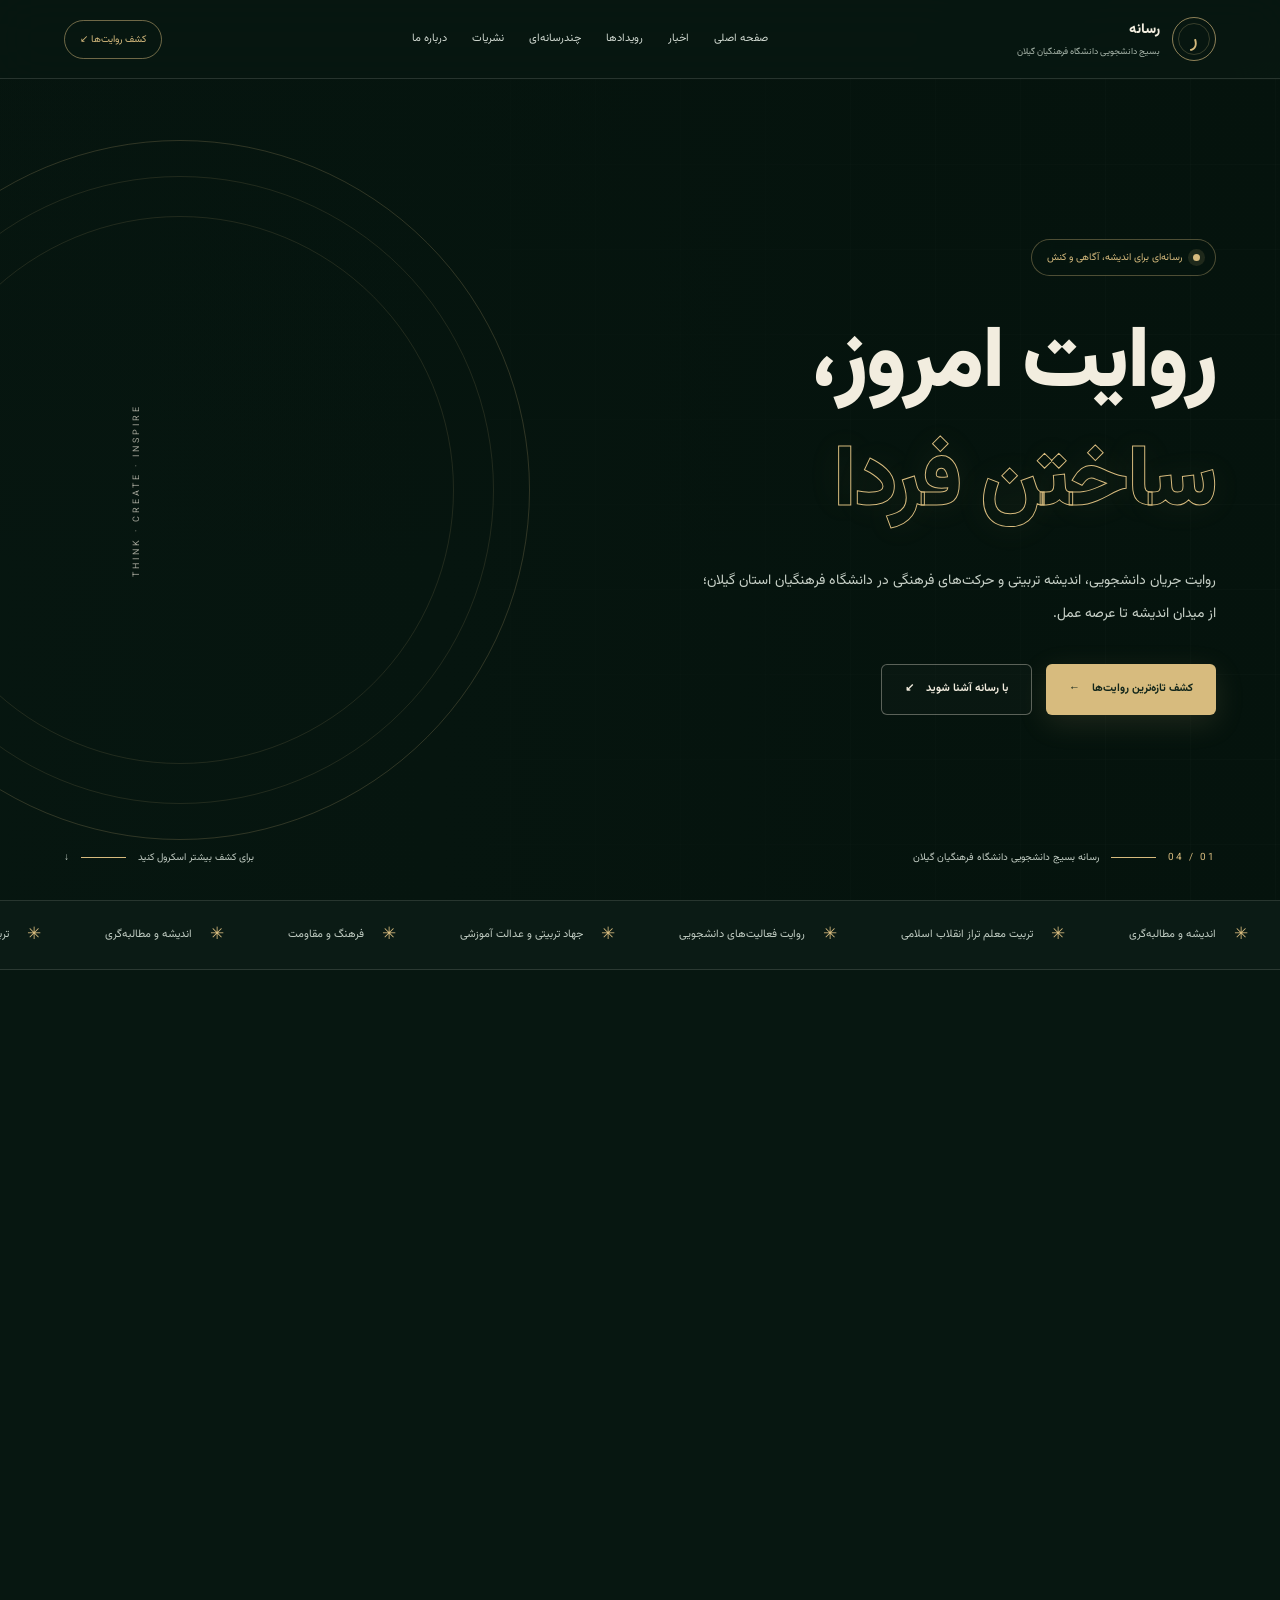
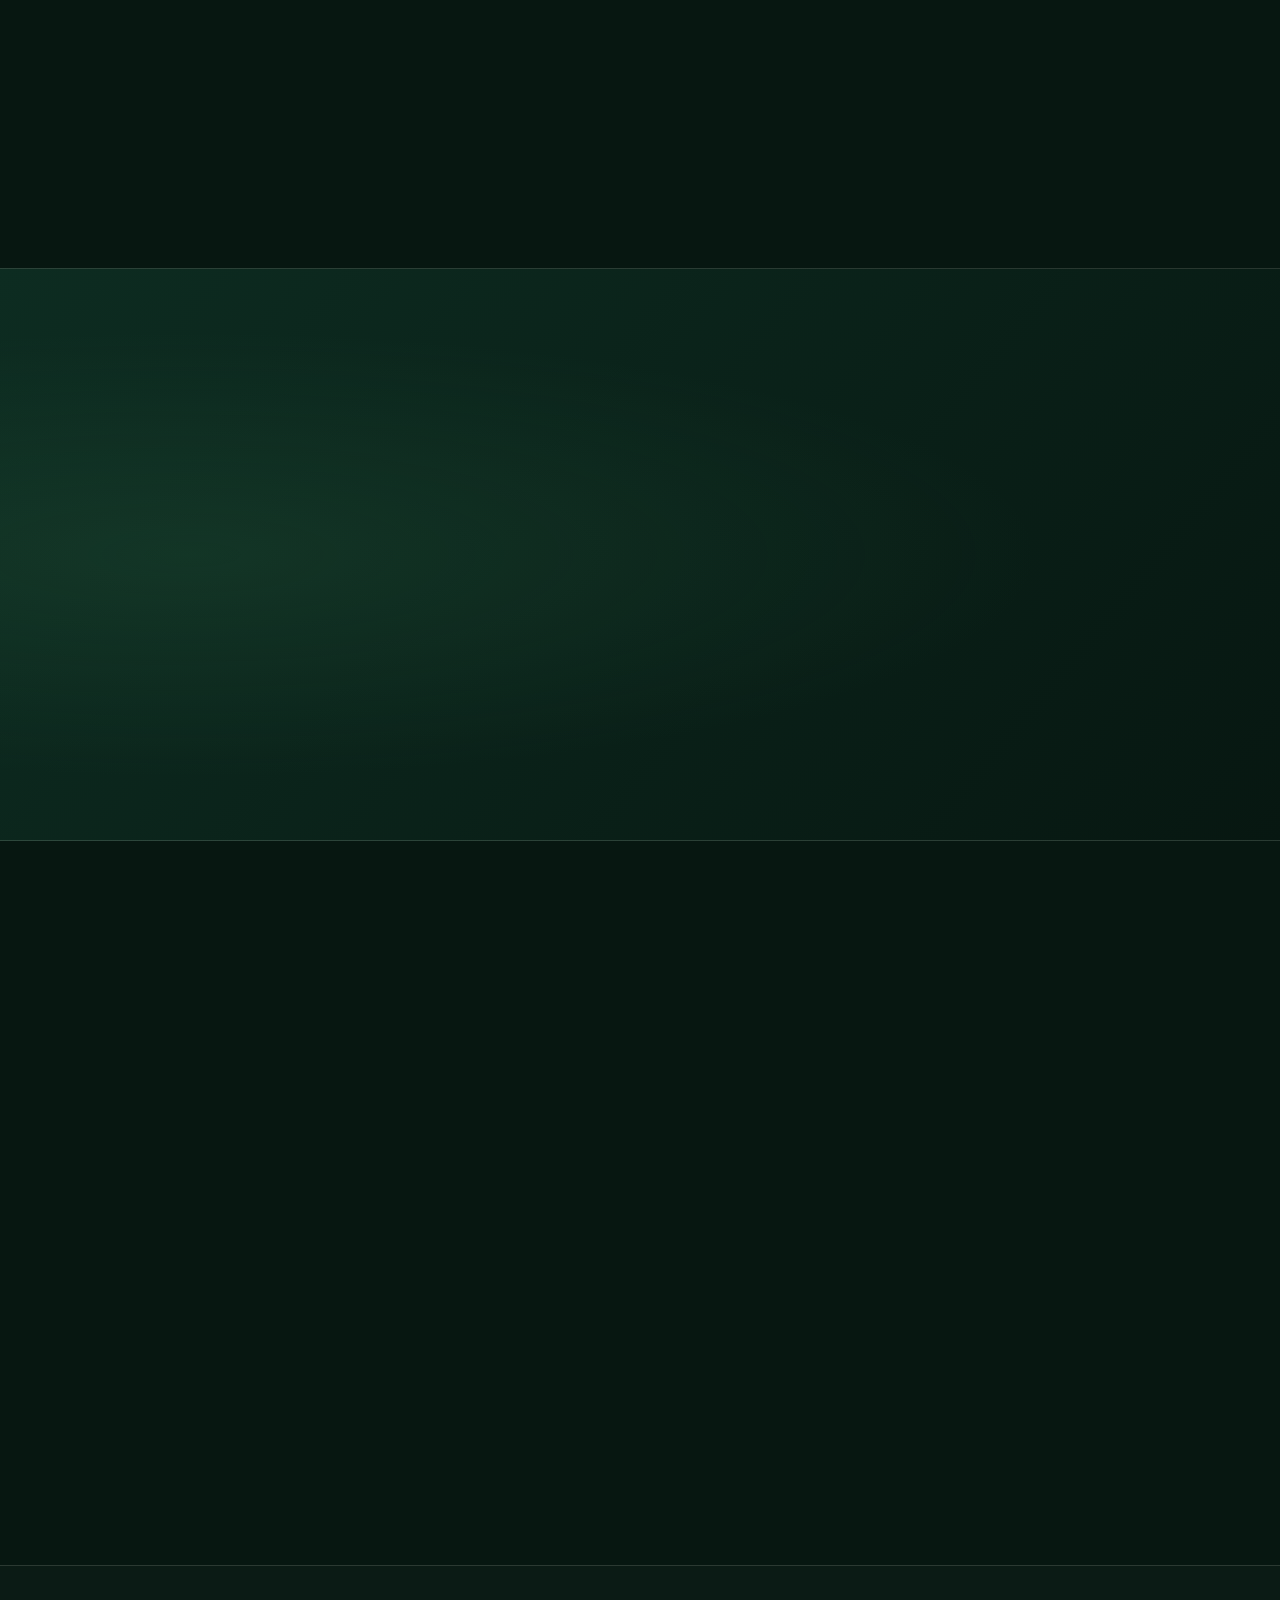
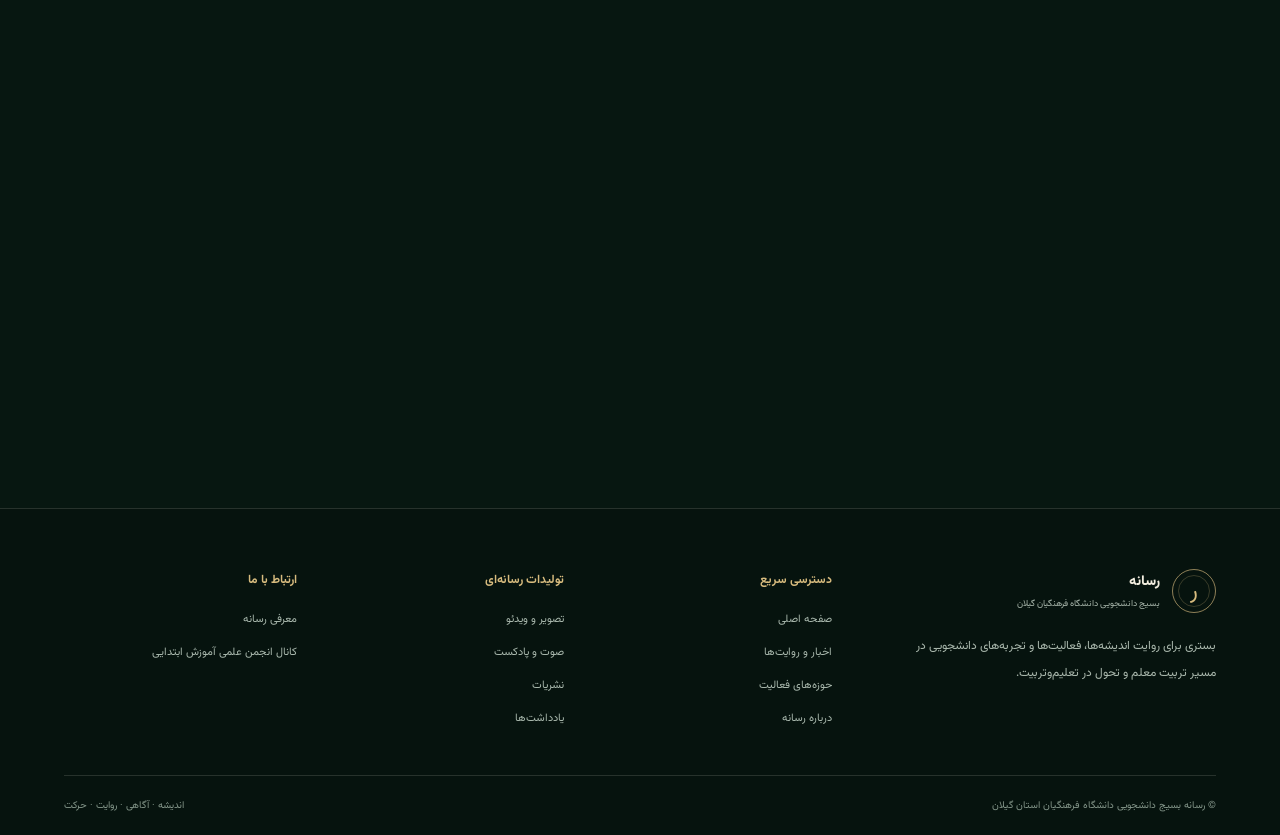
==== commit d4d34003: "Update index.html" ====
--- a/index.html
+++ b/index.html
@@ -1860,7 +1860,6 @@
 window.addEventListener('scroll', () => {
   backTop.classList.toggle('show', window.scrollY > 450);
 }, { passive: true });
-</script>
-
+<script src="assets/script.js" defer></script>
 </body>
     </html>
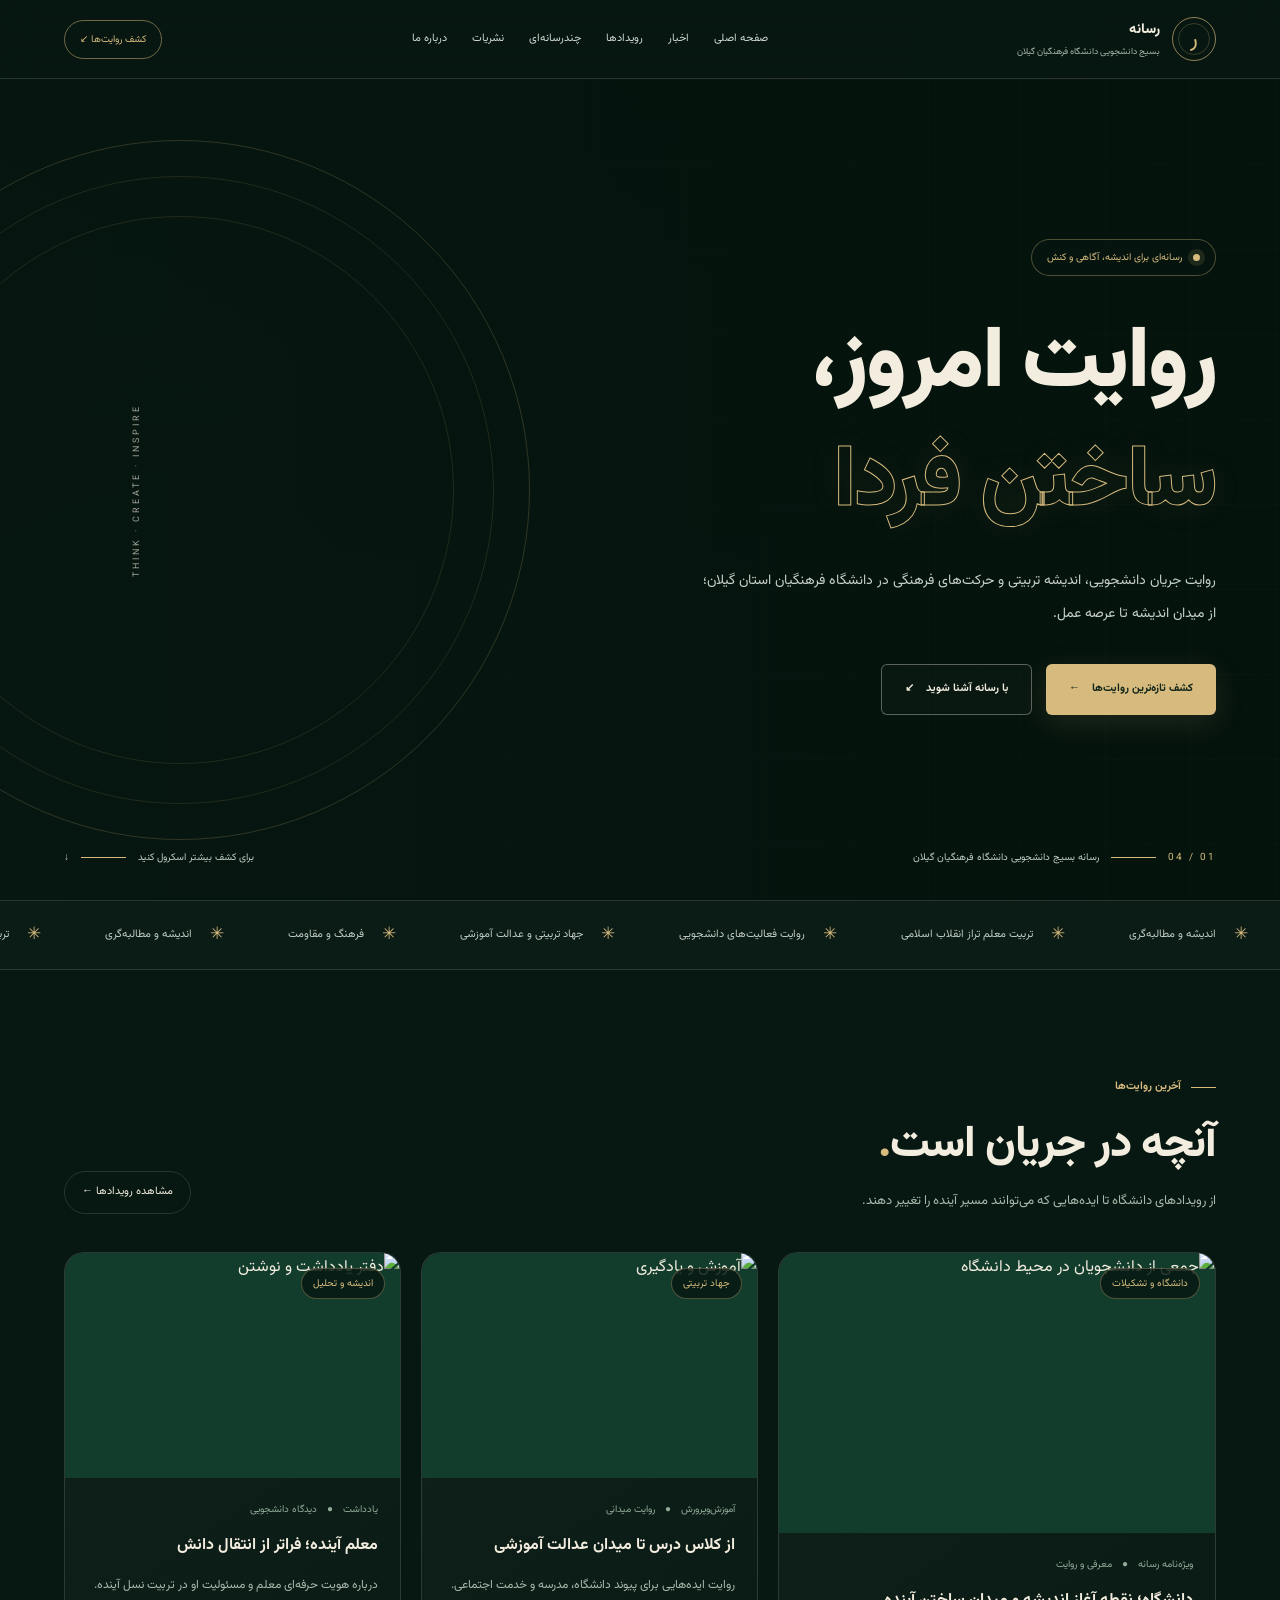
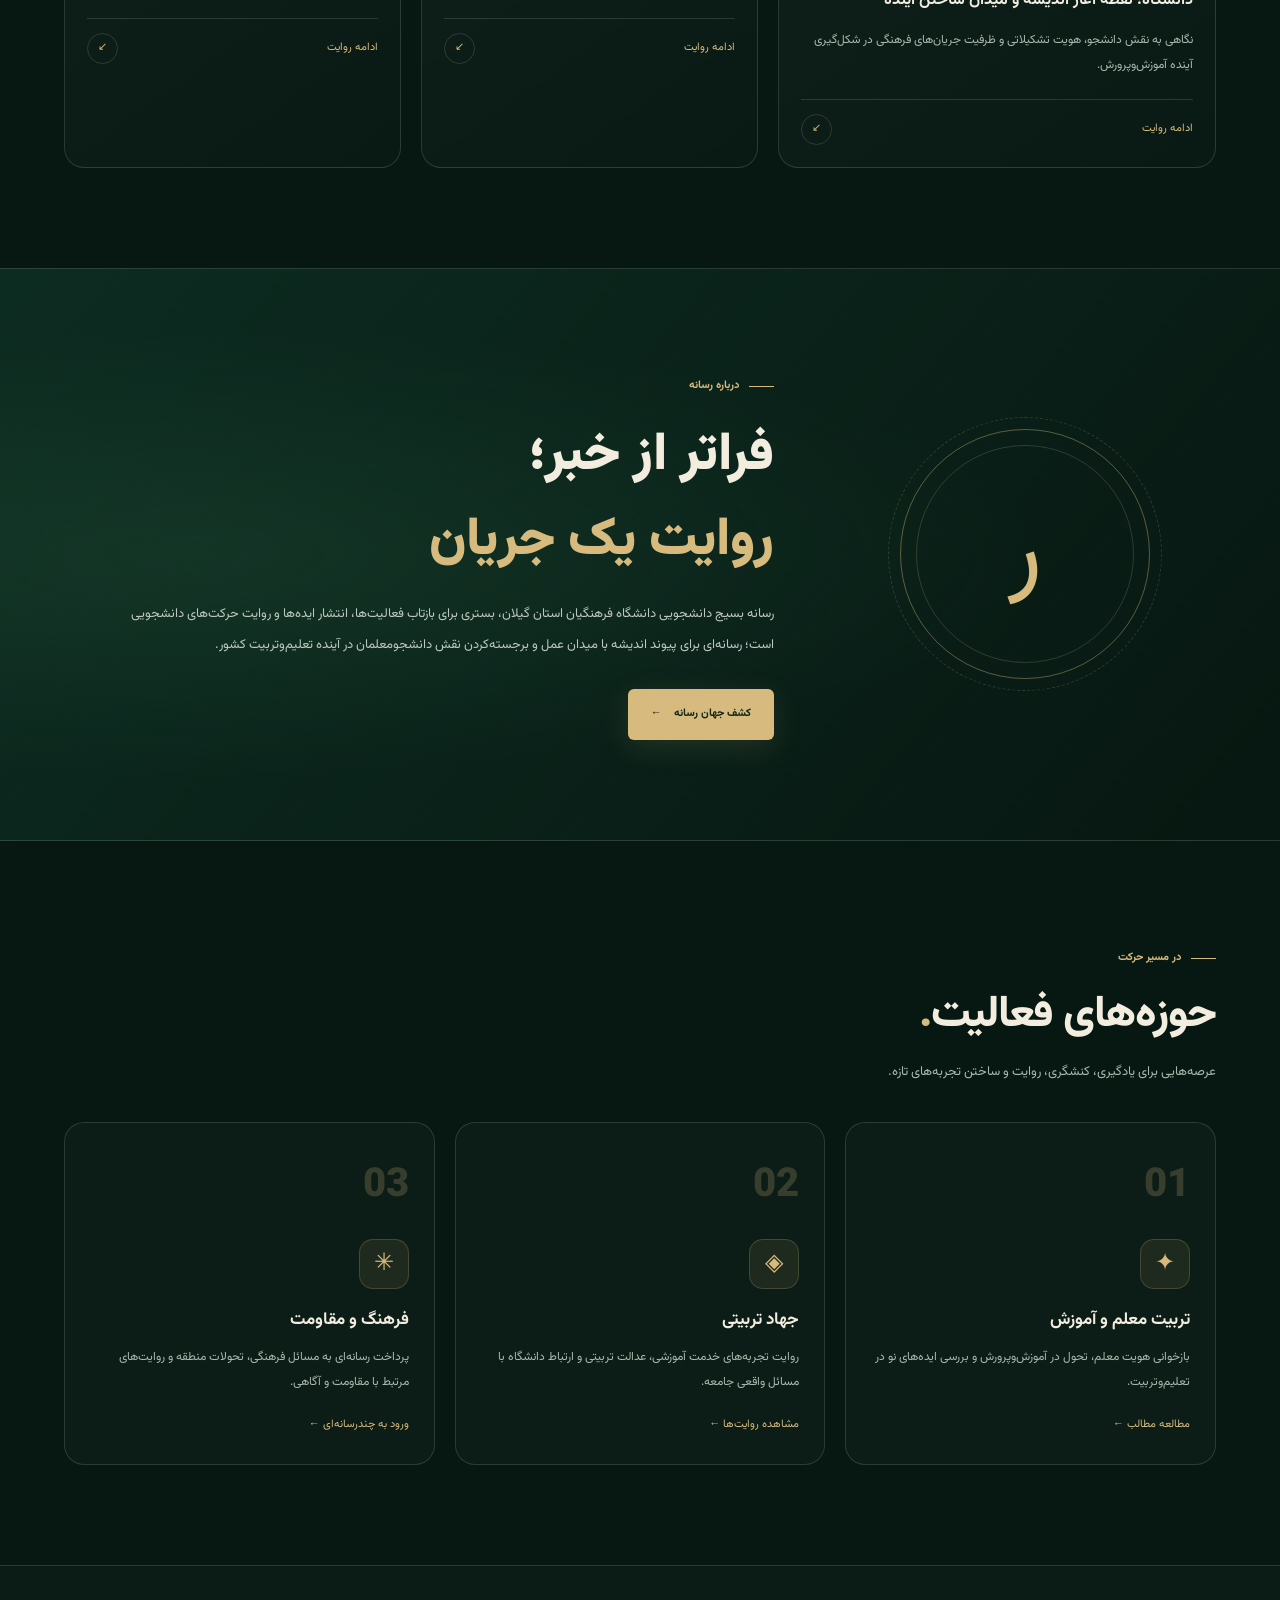
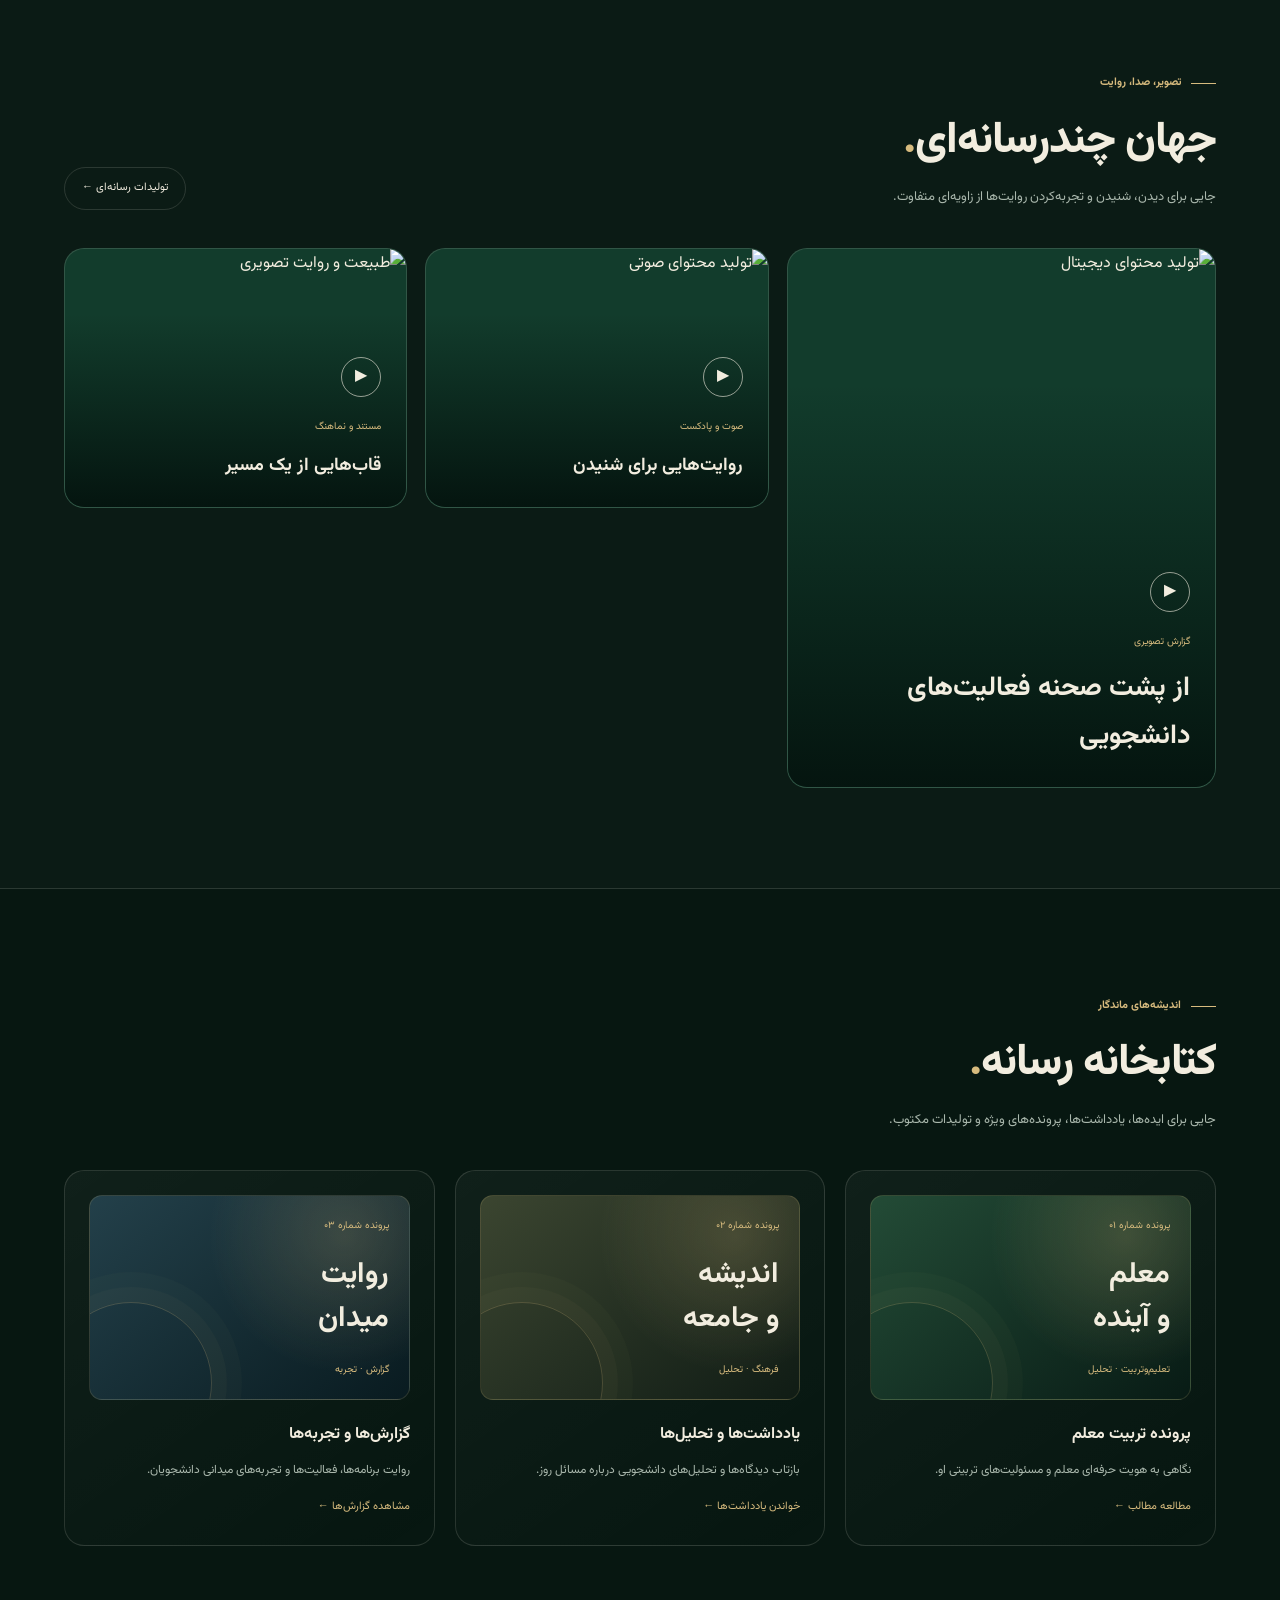
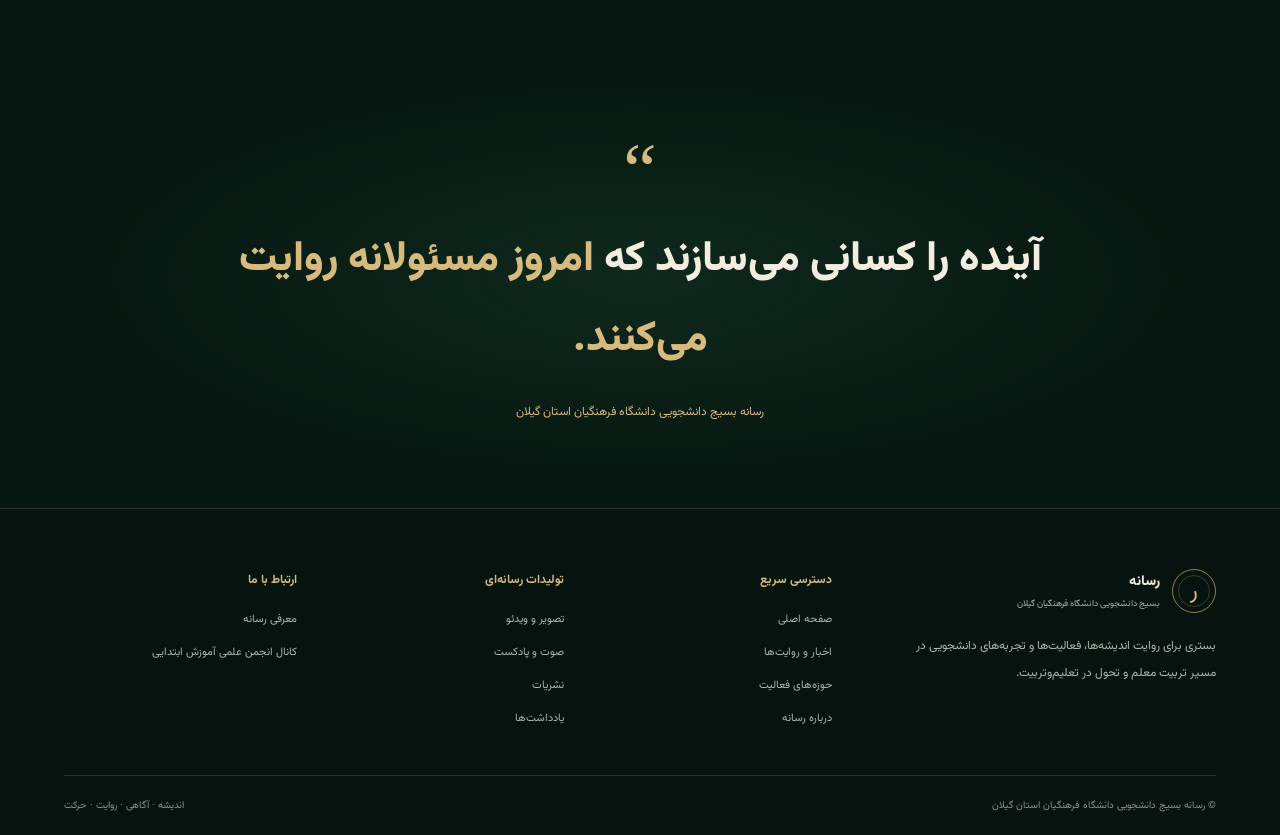
==== commit e6f8a8d9: "Update index.html" ====
--- a/index.html
+++ b/index.html
@@ -1860,6 +1860,7 @@
 window.addEventListener('scroll', () => {
   backTop.classList.toggle('show', window.scrollY > 450);
 }, { passive: true });
+ </script>
 <script src="assets/script.js" defer></script>
 </body>
     </html>
